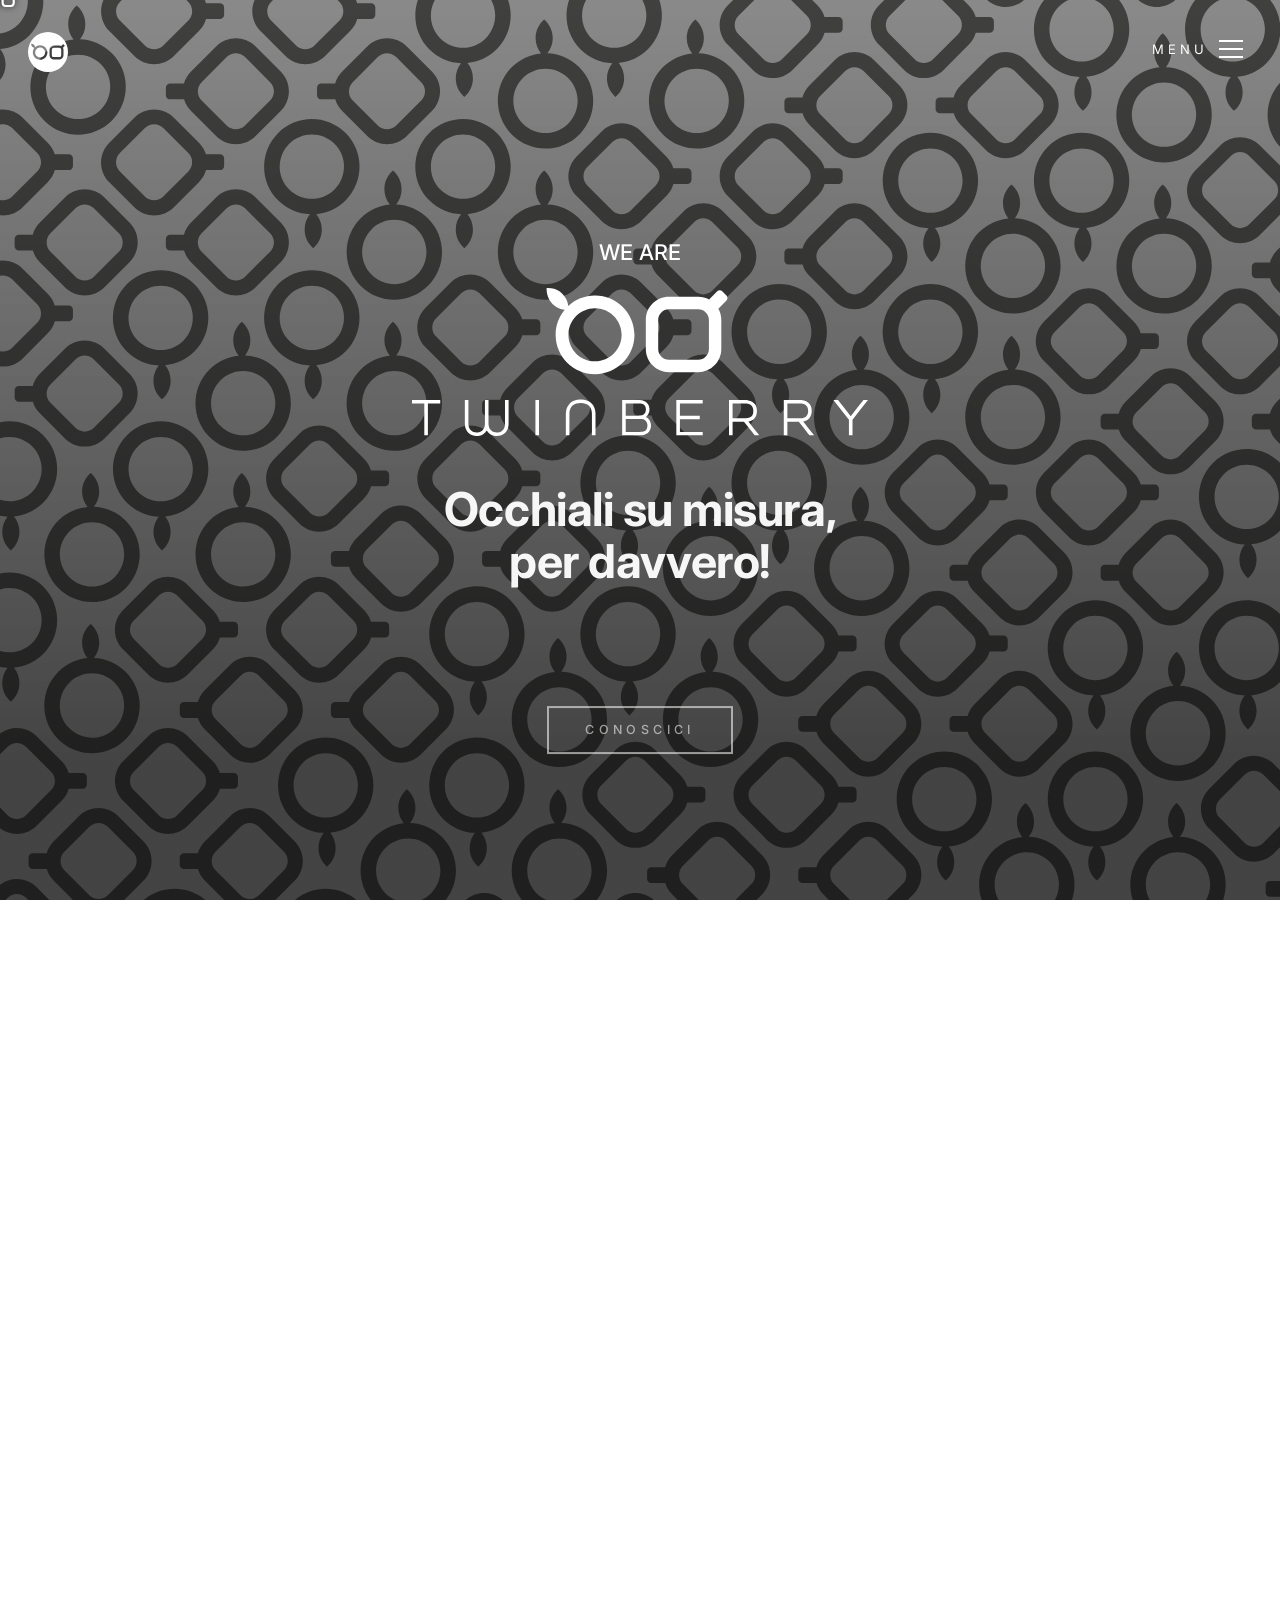
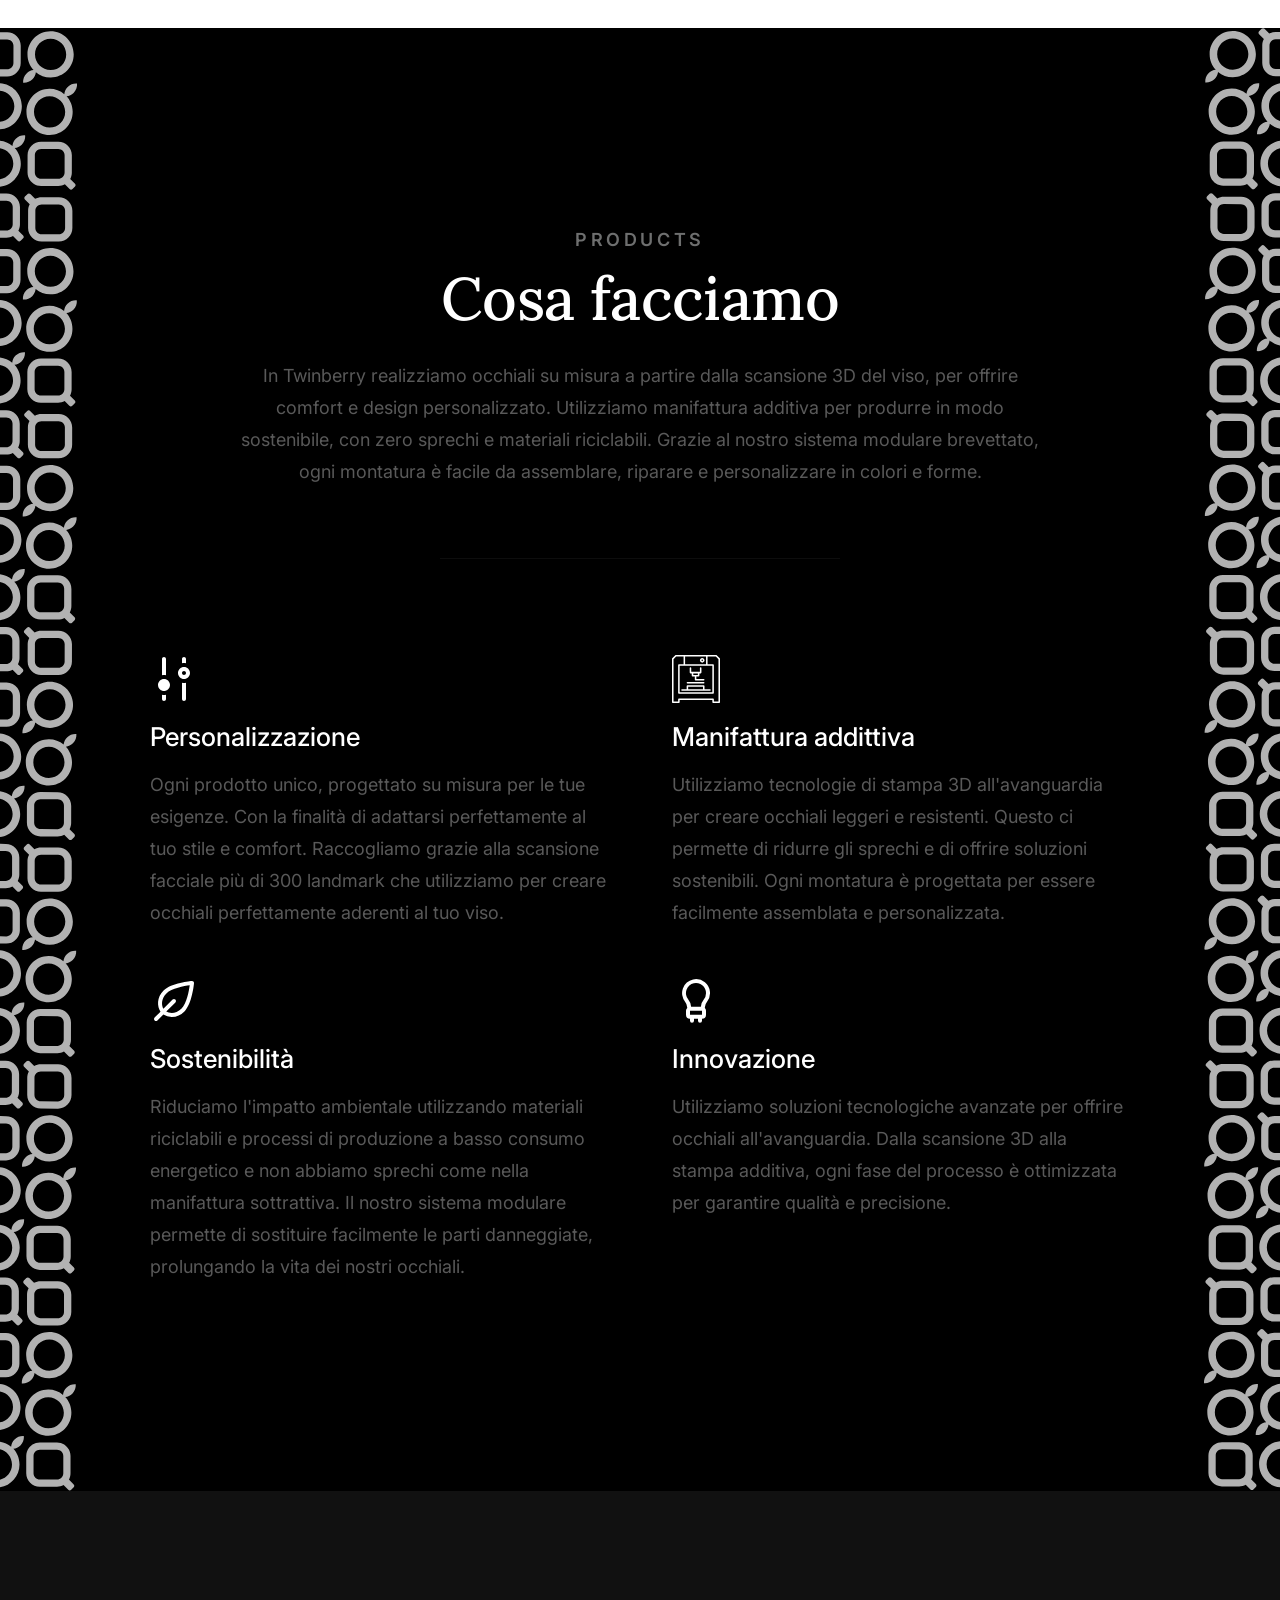
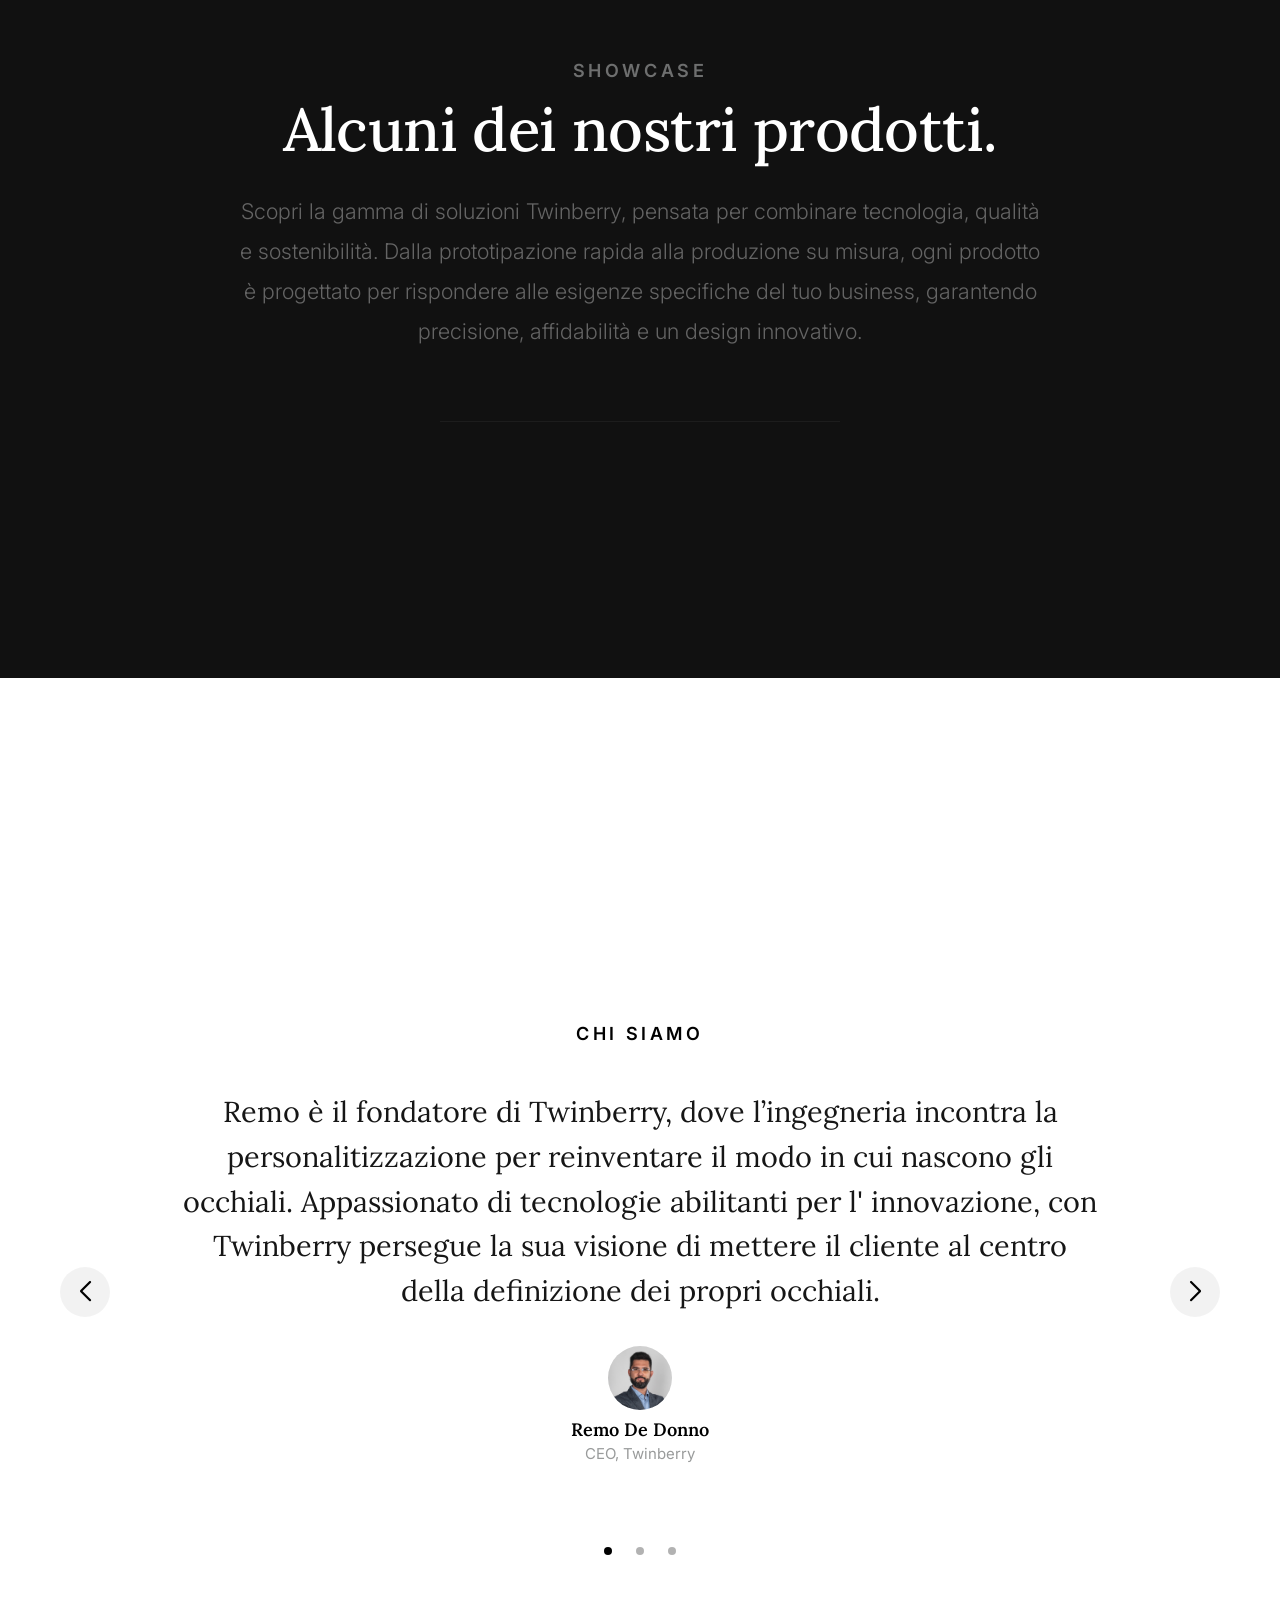
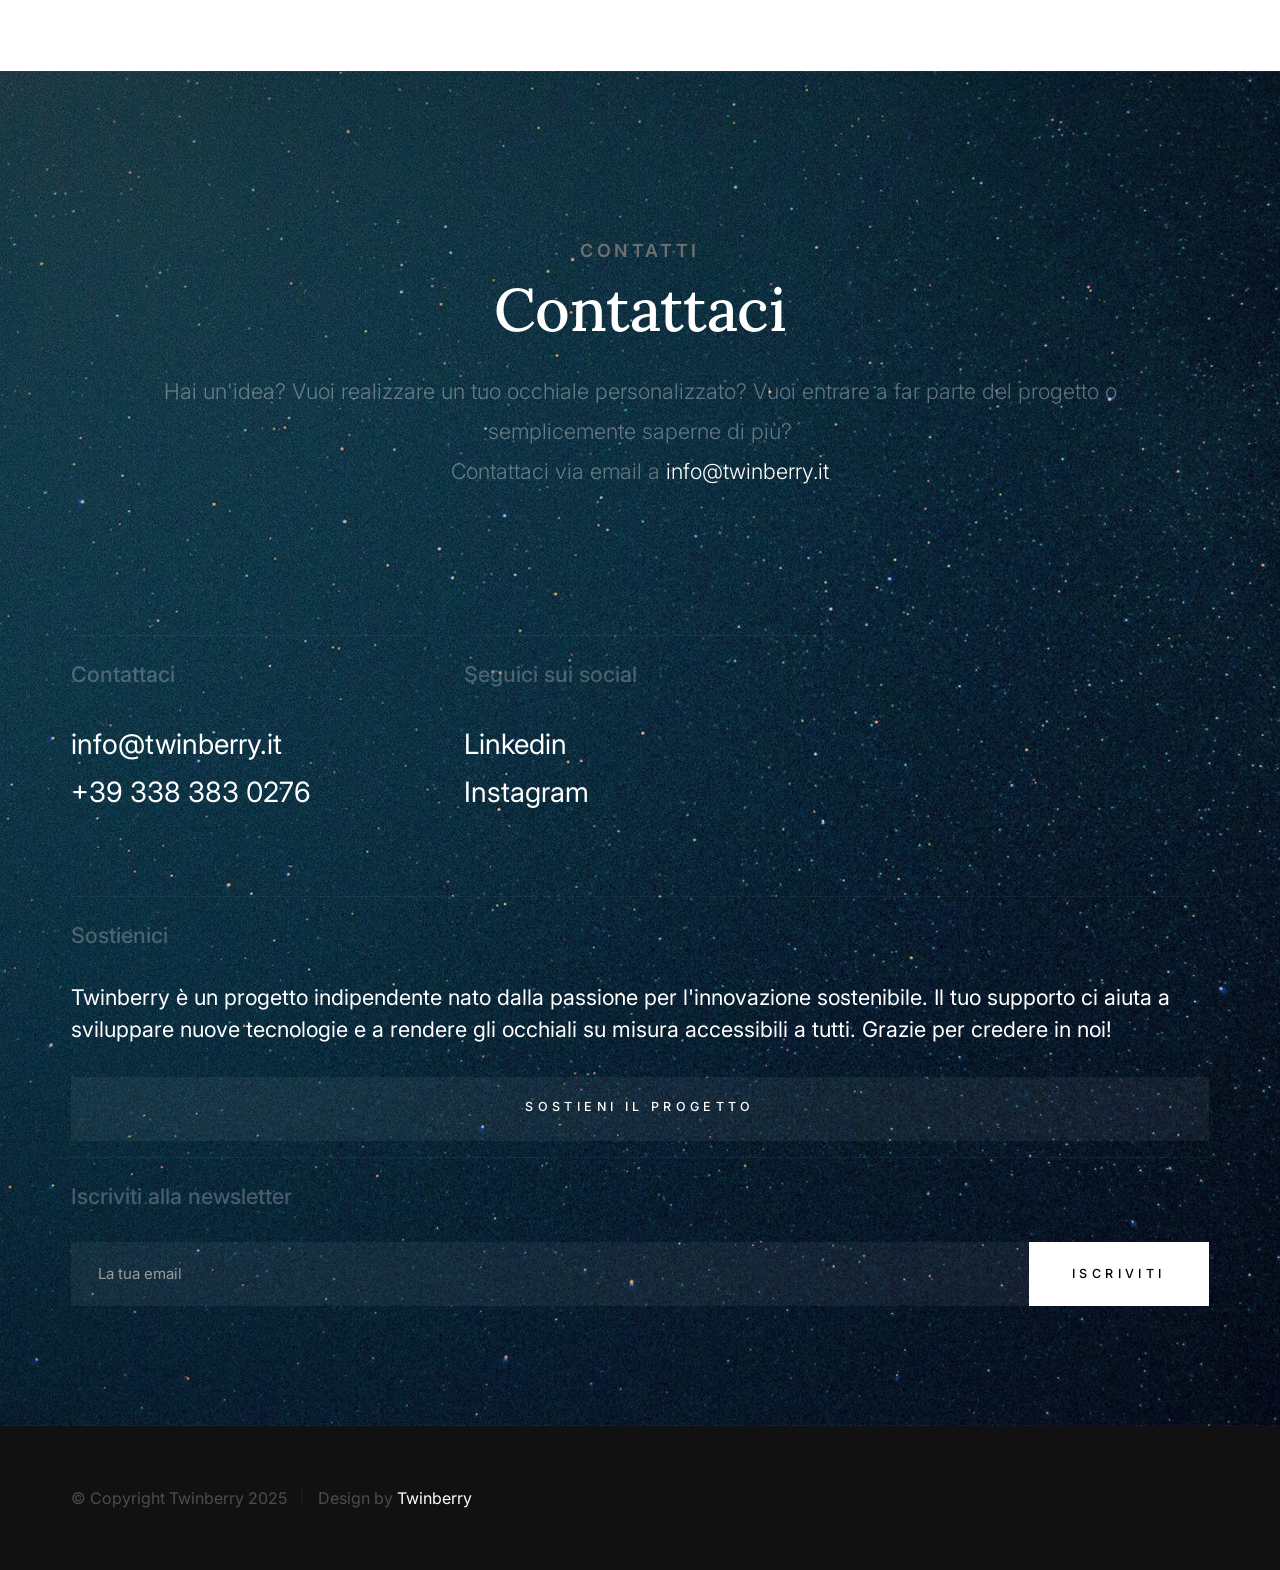
==== index.html @ 37a43c87 "sistemato banner" ====
<!DOCTYPE html>
<html lang="en" class="no-js">
  <head>
    <!--- basic page needs
    ================================================== -->
    <meta charset="utf-8" />
    <meta name="viewport" content="width=device-width, initial-scale=1" />
    <title>Twinberry</title>

    <script>
      document.documentElement.classList.remove("no-js");
      document.documentElement.classList.add("js");
    </script>

    <!-- Google Fonts (caricati prima di CookieYes per evitare blocco)
    ================================================== -->
    <link rel="preconnect" href="https://fonts.googleapis.com">
    <link rel="preconnect" href="https://fonts.gstatic.com" crossorigin>
    <link href="https://fonts.googleapis.com/css2?family=Inter:wght@300;400;500;600;700&family=Lora:ital,wght@0,300;0,400;0,500;0,600;0,700;1,300;1,400;1,500;1,600;1,700&display=swap" rel="stylesheet">

    <!-- Start cookieyes banner -->
    <script id="cookieyes" type="text/javascript" src="https://cdn-cookieyes.com/client_data/fd3a4803320b7d1b58e87c25f4fd7a1f/script.js"></script>
    <!-- End cookieyes banner -->

    <!-- CSS
    ================================================== -->
    <link rel="stylesheet" href="css/vendor.css" />
    <link rel="stylesheet" href="css/styles.css" />

    <!-- Fix cursore per banner CookieYes -->
    <style>
      [data-cky-tag], .cky-consent-container, .cky-modal, .cky-btn, .cky-consent-bar {
        cursor: auto !important;
      }
      [data-cky-tag] *, .cky-consent-container *, .cky-modal *, .cky-btn *, .cky-consent-bar * {
        cursor: auto !important;
      }
      [data-cky-tag] a, [data-cky-tag] button, .cky-consent-container a, .cky-consent-container button {
        cursor: pointer !important;
      }
    </style>

    <!-- favicons
    ================================================== -->
    <link rel="apple-touch-icon" sizes="180x180" href="apple-touch-icon.png" />
    <link rel="icon" type="image/png" sizes="32x32" href="favicon-32x32.png" />
    <link rel="icon" type="image/png" sizes="16x16" href="favicon-16x16.png" />
    <link rel="manifest" href="site.webmanifest" />
  </head>

  <body id="top">
    <!-- preloader
    ================================================== -->
    <div id="preloader">
      <div id="loader">
        <img src="images/loghi/PittogrammaBiancoCerchio.svg" alt="Loading" />
      </div>
    </div>

    <!-- page wrap
    ================================================== -->
    <div id="page" class="s-pagewrap">
      <!-- # site header 
        ================================================== -->
      <header class="s-header">
        <div class="s-header__logo">
          <a class="logo" href="index.html">
            <img src="images/loghi/PittogrammaBiancoCerchio.svg" alt="Homepage" />
          </a>
        </div>

        <a class="s-header__menu-toggle" href="#0" class="">
          <span class="s-header__menu-text">Menu</span>
          <span class="s-header__menu-icon"></span>
        </a>

        <nav class="s-header__nav">
          <a href="#0" class="s-header__nav-close-btn" title="close"
            ><span>Chiudi</span></a
          >
          <div style="text-align: center; padding: 1rem 0;">
            <img src="images/loghi/LOGOTBbianco.svg" alt="Twinberry" style="height: 40px;" />
          </div>

          <ul class="s-header__nav-list">
            <li><a href="#intro" class="smoothscroll">Intro</a></li>
            <li><a href="#about" class="smoothscroll">About</a></li>
            <li><a href="#services" class="smoothscroll">Cosa facciamo</a></li>
            <li><a href="#portfolio" class="smoothscroll">Prodotti</a></li>
            <li><a href="#who_we_are" class="smoothscroll">Chi siamo</a></li>
            <li><a href="#contact" class="smoothscroll">Contatti</a></li>
            <li><a href="#donate" class="smoothscroll">Sostieni il Progetto</a></li>
          </ul>

          <ul class="s-header__social">
            <li>
              <a href="https://www.linkedin.com/company/wearetwinberry/">
                <svg
                  xmlns="http://www.w3.org/2000/svg"
                  width="24"
                  height="24"
                  viewBox="0 0 24 24"
                  style="fill: rgba(0, 0, 0, 1); transform: ; -ms-filter: "
                >
                  <path
                    d="M20 3H4a1 1 0 0 0-1 1v16a1 1 0 0 0 1 1h16a1 1 0 0 0 1-1V4a1 1 0 0 0-1-1zM8.339 18.337H5.667v-8.59h2.672v8.59zM7.003 8.574a1.548 1.548 0 1 1 0-3.096 1.548 1.548 0 0 1 0 3.096zm11.335 9.763h-2.669V14.16c0-.996-.018-2.277-1.388-2.277-1.39 0-1.601 1.086-1.601 2.207v4.248h-2.667v-8.59h2.56v1.174h.037c.355-.675 1.227-1.387 2.524-1.387 2.704 0 3.203 1.778 3.203 4.092v4.71z"
                  ></path>
                </svg>
                <span class="u-screen-reader-text">LinkedIn</span>
              </a>
            </li>
            <li>
              <a href="https://www.instagram.com/twinberry__">
                <svg
                  xmlns="http://www.w3.org/2000/svg"
                  width="24"
                  height="24"
                  viewBox="0 0 24 24"
                  style="fill: rgba(0, 0, 0, 1); transform: ; -ms-filter: "
                >
                  <path
                    d="M11.999,7.377c-2.554,0-4.623,2.07-4.623,4.623c0,2.554,2.069,4.624,4.623,4.624c2.552,0,4.623-2.07,4.623-4.624 C16.622,9.447,14.551,7.377,11.999,7.377L11.999,7.377z M11.999,15.004c-1.659,0-3.004-1.345-3.004-3.003 c0-1.659,1.345-3.003,3.004-3.003s3.002,1.344,3.002,3.003C15.001,13.659,13.658,15.004,11.999,15.004L11.999,15.004z"
                  ></path>
                  <circle cx="16.806" cy="7.207" r="1.078"></circle>
                  <path
                    d="M20.533,6.111c-0.469-1.209-1.424-2.165-2.633-2.632c-0.699-0.263-1.438-0.404-2.186-0.42 c-0.963-0.042-1.268-0.054-3.71-0.054s-2.755,0-3.71,0.054C7.548,3.074,6.809,3.215,6.11,3.479C4.9,3.946,3.945,4.902,3.477,6.111 c-0.263,0.7-0.404,1.438-0.419,2.186c-0.043,0.962-0.056,1.267-0.056,3.71c0,2.442,0,2.753,0.056,3.71 c0.015,0.748,0.156,1.486,0.419,2.187c0.469,1.208,1.424,2.164,2.634,2.632c0.696,0.272,1.435,0.426,2.185,0.45 c0.963,0.042,1.268,0.055,3.71,0.055s2.755,0,3.71-0.055c0.747-0.015,1.486-0.157,2.186-0.419c1.209-0.469,2.164-1.424,2.633-2.633 c0.263-0.7,0.404-1.438,0.419-2.186c0.043-0.962,0.056-1.267,0.056-3.71s0-2.753-0.056-3.71C20.941,7.57,20.801,6.819,20.533,6.111z M19.315,15.643c-0.007,0.576-0.111,1.147-0.311,1.688c-0.305,0.787-0.926,1.409-1.712,1.711c-0.535,0.199-1.099,0.303-1.67,0.311 c-0.95,0.044-1.218,0.055-3.654,0.055c-2.438,0-2.687,0-3.655-0.055c-0.569-0.007-1.135-0.112-1.669-0.311 c-0.789-0.301-1.414-0.923-1.719-1.711c-0.196-0.534-0.302-1.099-0.311-1.669c-0.043-0.95-0.053-1.218-0.053-3.654 c0-2.437,0-2.686,0.053-3.655c0.007-0.576,0.111-1.146,0.311-1.687c0.305-0.789,0.93-1.41,1.719-1.712 c0.534-0.198,1.1-0.303,1.669-0.311c0.951-0.043,1.218-0.055,3.655-0.055c2.437,0,2.687,0,3.654,0.055 c0.571,0.007,1.135,0.112,1.67,0.311c0.786,0.303,1.407,0.925,1.712,1.712c0.196,0.534,0.302,1.099,0.311,1.669 c0.043,0.951,0.054,1.218,0.054,3.655c0,2.436,0,2.698-0.043,3.654H19.315z"
                  ></path>
                </svg>
                <span class="u-screen-reader-text">Instagram</span>
              </a>
            </li>
          </ul>
        </nav>
      </header>
      <!-- end s-header -->

      <!-- # site-content
        ================================================== -->
      <section id="content" class="s-content">
        <!-- intro
            ----------------------------------------------- -->
        <section id="intro" class="s-intro target-section">
          <div class="s-intro__bg rellax" data-rellax-speed="-5"></div>

          <div class="row s-intro__content">
            <div class="column lg-12 s-intro__content-inner">
              <h3 class="s-intro__pretitle">We are</h3>
              <img class="s-intro__pretitle" src="images/loghi/LOGOTBbianco.svg" style="width: 40%;"/>
              <h1 class="s-intro__title">
                Occhiali su misura, </br>
                per davvero!
              </h1>

              <div class="s-intro__more">
                <a class="smoothscroll btn btn--stroke s-intro__more-btn" href="#about">Conoscici</a>
              </div>
            </div>
            <!-- s-intro__content-inner -->
          </div>
          <!-- s-intro__content -->

          <ul class="s-intro__social">
            <li>
              <a href="https://www.linkedin.com/company/wearetwinberry/">
                <svg
                  xmlns="http://www.w3.org/2000/svg"
                  width="24"
                  height="24"
                  viewBox="0 0 24 24"
                  style="fill: rgba(0, 0, 0, 1); transform: ; -ms-filter: "
                >
                <path
                  d="M20 3H4a1 1 0 0 0-1 1v16a1 1 0 0 0 1 1h16a1 1 0 0 0 1-1V4a1 1 0 0 0-1-1zM8.339 18.337H5.667v-8.59h2.672v8.59zM7.003 8.574a1.548 1.548 0 1 1 0-3.096 1.548 1.548 0 0 1 0 3.096zm11.335 9.763h-2.669V14.16c0-.996-.018-2.277-1.388-2.277-1.39 0-1.601 1.086-1.601 2.207v4.248h-2.667v-8.59h2.56v1.174h.037c.355-.675 1.227-1.387 2.524-1.387 2.704 0 3.203 1.778 3.203 4.092v4.71z"
                ></path>
                </svg>
                <span class="u-screen-reader-text">LinkedIn</span>
              </a>
            </li>
            <li>
              <a href="https://www.instagram.com/wearetwinberry/">
                <svg
                  xmlns="http://www.w3.org/2000/svg"
                  width="24"
                  height="24"
                  viewBox="0 0 24 24"
                  style="fill: rgba(0, 0, 0, 1); transform: ; -ms-filter: "
                >
                  <path
                    d="M11.999,7.377c-2.554,0-4.623,2.07-4.623,4.623c0,2.554,2.069,4.624,4.623,4.624c2.552,0,4.623-2.07,4.623-4.624 C16.622,9.447,14.551,7.377,11.999,7.377L11.999,7.377z M11.999,15.004c-1.659,0-3.004-1.345-3.004-3.003 c0-1.659,1.345-3.003,3.004-3.003s3.002,1.344,3.002,3.003C15.001,13.659,13.658,15.004,11.999,15.004L11.999,15.004z"
                  ></path>
                  <circle cx="16.806" cy="7.207" r="1.078"></circle>
                  <path
                    d="M20.533,6.111c-0.469-1.209-1.424-2.165-2.633-2.632c-0.699-0.263-1.438-0.404-2.186-0.42 c-0.963-0.042-1.268-0.054-3.71-0.054s-2.755,0-3.71,0.054C7.548,3.074,6.809,3.215,6.11,3.479C4.9,3.946,3.945,4.902,3.477,6.111 c-0.263,0.7-0.404,1.438-0.419,2.186c-0.043,0.962-0.056,1.267-0.056,3.71c0,2.442,0,2.753,0.056,3.71 c0.015,0.748,0.156,1.486,0.419,2.187c0.469,1.208,1.424,2.164,2.634,2.632c0.696,0.272,1.435,0.426,2.185,0.45 c0.963,0.042,1.268,0.055,3.71,0.055s2.755,0,3.71-0.055c0.747-0.015,1.486-0.157,2.186-0.419c1.209-0.469,2.164-1.424,2.633-2.633 c0.263-0.7,0.404-1.438,0.419-2.186c0.043-0.962,0.056-1.267,0.056-3.71s0-2.753-0.056-3.71C20.941,7.57,20.801,6.819,20.533,6.111z M19.315,15.643c-0.007,0.576-0.111,1.147-0.311,1.688c-0.305,0.787-0.926,1.409-1.712,1.711c-0.535,0.199-1.099,0.303-1.67,0.311 c-0.95,0.044-1.218,0.055-3.654,0.055c-2.438,0-2.687,0-3.655-0.055c-0.569-0.007-1.135-0.112-1.669-0.311 c-0.789-0.301-1.414-0.923-1.719-1.711c-0.196-0.534-0.302-1.099-0.311-1.669c-0.043-0.95-0.053-1.218-0.053-3.654 c0-2.437,0-2.686,0.053-3.655c0.007-0.576,0.111-1.146,0.311-1.687c0.305-0.789,0.93-1.41,1.719-1.712 c0.534-0.198,1.1-0.303,1.669-0.311c0.951-0.043,1.218-0.055,3.655-0.055c2.437,0,2.687,0,3.654,0.055 c0.571,0.007,1.135,0.112,1.67,0.311c0.786,0.303,1.407,0.925,1.712,1.712c0.196,0.534,0.302,1.099,0.311,1.669 c0.043,0.951,0.054,1.218,0.054,3.655c0,2.436,0,2.698-0.043,3.654H19.315z"
                  ></path>
                </svg>
                <span class="u-screen-reader-text">Instagram</span>
              </a>
            </li>
          </ul>
          <!-- s-intro__social -->

          <div class="s-intro__scroll">
            <a href="#about" class="smoothscroll">
              <span>Scorri verso il basso</span>
              <svg
                xmlns="http://www.w3.org/2000/svg"
                width="24"
                height="24"
                viewBox="0 0 24 24"
                style="
                  fill: rgba(0, 0, 0, 1);
                  transform: rotate(180deg);
                  msfilter: progid:DXImageTransform.Microsoft.BasicImage(rotation=2);
                "
              >
                <path
                  d="M21 11H6.414l5.293-5.293-1.414-1.414L2.586 12l7.707 7.707 1.414-1.414L6.414 13H21z"
                ></path>
              </svg>
            </a>
          </div>
          <!-- s-intro__scroll -->
        </section>
        <!-- end s-intro -->
        <!-- about
            ----------------------------------------------- -->
        <section id="about" class="s-about target-section">
          <div class="row s-about__content" data-animate-block>
            <div class="column lg-12">
              <h2 class="text-pretitle" data-animate-el>Su di noi</h2>
              <p class="s-about__desc" data-animate-el>
                <span>Twinberry</span>  unisce tecnologia e sostenibilità per creare occhiali su misura.
              </p>
            </div>
            <!-- end column  -->
          </div>
          <!-- end s-about__content  -->
        </section>
        <!-- end about -->

        <!-- services
            ----------------------------------------------- -->
        <section id="services" class="s-services">
          <div class="s-services__bg"></div>
          <div class="row narrow section-header section-header--dark has-bottom-sep">
            <div class="column lg-12">
              <h3 class="text-pretitle">Products</h3>
              <h1 class="text-display-title">Cosa facciamo</h1>

              <p>
                In Twinberry realizziamo occhiali su misura a partire dalla scansione 3D del viso, per offrire comfort e design personalizzato.
                Utilizziamo manifattura additiva per produrre in modo sostenibile, con zero sprechi e materiali riciclabili.
                Grazie al nostro sistema modulare brevettato, ogni montatura è facile da assemblare, riparare e personalizzare in colori e forme.
              </p>
            </div>
            <!-- end column -->
          </div>
          <!-- end section header -->

          <div class="s-services__content">
            <div
              class="row services-list block-lg-one-half block-tab-whole"
              data-animate-block
            >
              <div class="column service-item" data-animate-el>
                <span class="service-icon-block">
                    <svg 
                        xmlns="http://www.w3.org/2000/svg" 
                        width="24" 
                        height="24" 
                        viewBox="0 0 24 24">
                        <path d="M17 8c.552 0 1 .449 1 1s-.448 1-1 1-1-.449-1-1 .448-1 1-1zm0-2c-1.657 0-3 1.343-3 3s1.343 3 3 3 3-1.343 3-3-1.343-3-3-3zm-10 6c-1.657 0-3 1.343-3 3s1.343 3 3 3 3-1.343 3-3-1.343-3-3-3zm10-8c.343 0 .677.035 1 .101v-2.101c0-.552-.447-1-1-1s-1 .448-1 1v2.101c.323-.066.657-.101 1-.101zm-10 6c.343 0 .677.035 1 .101v-8.101c0-.552-.447-1-1-1s-1 .448-1 1v8.101c.323-.066.657-.101 1-.101zm10 4c-.343 0-.677-.035-1-.101v8.101c0 .552.447 1 1 1s1-.448 1-1v-8.101c-.323.066-.657.101-1 .101zm-10 6c-.343 0-.677-.035-1-.101v2.101c0 .552.447 1 1 1s1-.448 1-1v-2.101c-.323.066-.657.101-1 .101z"/>

                  </svg>
                </span>

                <div class="service-content">
                  <h3 class="h4">Personalizzazione</h3>

                  <p>
                    Ogni prodotto unico, progettato su misura per le tue esigenze.
                    Con la finalità di adattarsi perfettamente al tuo stile e comfort.
                    Raccogliamo grazie alla scansione facciale più di 300 landmark che utilizziamo per creare occhiali perfettamente aderenti al tuo viso.
                  </p>
                </div>
              </div>
              <!-- end service-item -->

              <div class="column service-item" data-animate-el>
                <span class="service-icon-block">
                  <svg 
                    xmlns="http://www.w3.org/2000/svg" 
                    width="24"
                    height="24"
                    viewBox="0 0 24 24">
                    <g transform="scale(0.051064)">
                        <g>
                            <g>
                                <path d="M467.804,32.197l-30-30C436.396,0.79,434.489,0,432.5,0h-395c-1.989,0-3.897,0.79-5.303,2.197l-30,30
                                    C0.79,33.603,0,35.511,0,37.5v425c0,4.142,3.358,7.5,7.5,7.5h60c4.142,0,7.5-3.358,7.5-7.5V440h320v22.5
                                    c0,4.142,3.357,7.5,7.5,7.5h60c4.143,0,7.5-3.358,7.5-7.5v-425C470,35.511,469.21,33.603,467.804,32.197z M128.321,15h205v75
                                    h-205V15z M395,105v260H75V105H395z M455,455h-45v-22.5c0-4.142-3.357-7.5-7.5-7.5h-335c-4.142,0-7.5,3.358-7.5,7.5V455H15
                                    V40.606L40.606,15h72.714v75H67.5c-4.142,0-7.5,3.358-7.5,7.5v275c0,4.142,3.358,7.5,7.5,7.5h335c4.143,0,7.5-3.358,7.5-7.5v-275
                                    c0-4.142-3.357-7.5-7.5-7.5h-54.18V15h81.073L455,40.606V455z"/>
                                <path d="M97.5,350h275c4.143,0,7.5-3.358,7.5-7.5c0-4.142-3.357-7.5-7.5-7.5h-54.18v-32.5c0-4.142-3.357-7.5-7.5-7.5h-160
                                    c-4.142,0-7.5,3.358-7.5,7.5V335H97.5c-4.142,0-7.5,3.358-7.5,7.5C90,346.642,93.358,350,97.5,350z M158.321,310h145v25h-145V310
                                    z"/>
                                <path d="M180.821,180h12.5v22.5c0,4.142,3.358,7.5,7.5,7.5h22.5v32.5c0,4.142,3.358,7.5,7.5,7.5h80c4.143,0,7.5-3.358,7.5-7.5
                                    c0-4.142-3.357-7.5-7.5-7.5h-72.499v-25h22.499c4.143,0,7.5-3.358,7.5-7.5V180h12.5c4.143,0,7.5-3.358,7.5-7.5v-45
                                    c0-4.142-3.357-7.5-7.5-7.5s-7.5,3.358-7.5,7.5V165h-85v-37.5c0-4.142-3.358-7.5-7.5-7.5c-4.142,0-7.5,3.358-7.5,7.5v45
                                    C173.321,176.642,176.679,180,180.821,180z M208.32,180h45v15h-45V180z"/>
                                <path d="M295.82,30c-12.406,0-22.5,10.093-22.5,22.5S283.414,75,295.82,75s22.5-10.093,22.5-22.5S308.227,30,295.82,30z
                                    M295.82,60c-4.136,0-7.5-3.364-7.5-7.5s3.364-7.5,7.5-7.5s7.5,3.364,7.5,7.5S299.956,60,295.82,60z"/>
                                <path d="M150.821,280h160c4.143,0,7.5-3.358,7.5-7.5c0-4.142-3.357-7.5-7.5-7.5h-160c-4.142,0-7.5,3.358-7.5,7.5
                                    C143.321,276.642,146.679,280,150.821,280z"/>
                            </g>
                        </g>
                    </g>
                    </svg>
                </span>

                <div class="service-content">
                  <h3 class="h4">Manifattura addittiva</h3>

                  <p>
                    Utilizziamo tecnologie di stampa 3D all'avanguardia per creare occhiali leggeri e resistenti.
                    Questo ci permette di ridurre gli sprechi e di offrire soluzioni sostenibili. Ogni montatura è progettata per essere facilmente assemblata e personalizzata. 
                  </p>
                </div>
              </div>
              <!-- end service-item -->

              <div class="column service-item" data-animate-el>
                <span class="service-icon-block">
                  <svg
                    xmlns="http://www.w3.org/2000/svg" 
                    width="24" 
                    height="24" 
                    viewBox="0 0 24 24">
                    <path 
                        d="M3.707,21.707,6.674,18.74a7.533,7.533,0,0,0,4.2,1.23,8.888,8.888,0,0,0,6.332-2.763C21.02,13.4,21.958,3.509,22,3.09a1,1,0,0,0-.289-.8A1.028,1.028,0,0,0,20.91,2c-.419.038-10.3.976-14.117,4.789C3.224,10.362,3.579,14.857,5.26,17.326L2.293,20.293a1,1,0,0,0,1.414,1.414Zm4.5-13.5c2.584-2.583,8.956-3.7,11.65-4.063-.365,2.693-1.477,9.062-4.064,11.649C13,18.581,9.848,18.25,8.125,17.289l4.582-4.582a1,1,0,0,0-1.414-1.414L6.712,15.874C5.751,14.151,5.42,10.994,8.207,8.207Z"
                    />
                  </svg>
                </span>

                <div class="service-content">
                  <h3 class="h4">Sostenibilità</h3>

                  <p>
                    Riduciamo l'impatto ambientale utilizzando materiali riciclabili e processi di produzione a basso consumo energetico e non abbiamo sprechi come nella manifattura sottrattiva.
                    Il nostro sistema modulare permette di sostituire facilmente le parti danneggiate, prolungando la vita dei nostri occhiali.
                  </p>
                </div>
              </div>
              <!-- end service-item -->

              <div class="column service-item" data-animate-el>
                <span class="service-icon-block">
                    <svg 
                    fill="#000000" 
                    xmlns="http://www.w3.org/2000/svg" 
                    width="24" 
                    height="24" 
                    viewBox="0 0 24 24">
                    <path d="M17.45,12.46a7,7,0,0,0-1-9.83,7.09,7.09,0,0,0-5.92-1.4,7,7,0,0,0-4,11.15,4.76,4.76,0,0,1,1.08,2.86v.29A2,2,0,0,0,7,16.93v2a2,2,0,0,0,2,2v1a1,1,0,0,0,2,0v-1h2v1a1,1,0,0,0,2,0v-1a2,2,0,0,0,2-2v-2a2,2,0,0,0-.57-1.4V15.1A4.26,4.26,0,0,1,17.45,12.46ZM9,18.93v-2h6v2Zm6.89-7.72a6.18,6.18,0,0,0-1.46,3.72H9.56a6.67,6.67,0,0,0-1.5-3.78,5,5,0,0,1,2.84-8A5,5,0,0,1,17,8.07,4.92,4.92,0,0,1,15.89,11.21Z"/>
                    </svg>
                </span>

                <div class="service-content">
                  <h3 class="h4">Innovazione </h3>

                  <p>
                    Utilizziamo soluzioni tecnologiche avanzate per offrire occhiali all'avanguardia.
                    Dalla scansione 3D alla stampa additiva, ogni fase del processo è ottimizzata per garantire qualità e precisione.
                  </p>
                </div>
              </div>
              <!-- end service-item -->
            </div>
            <!-- end services-list -->
          </div>
          <!-- end services-content -->
        </section>
        <!-- end services -->

        <!-- portfolio
            ----------------------------------------------- -->
        <section id="portfolio" class="s-portfolio">
          <div class="s-portfolio__header">
            <div
              class="row narrow section-header section-header--dark has-bottom-sep"
            >
              <div class="column lg-12">
                <h3 class="text-pretitle">Showcase</h3>
                <h1 class="text-display-title">Alcuni dei nostri prodotti.</h1>

                <p class="lead">
                  Scopri la gamma di soluzioni Twinberry, pensata per combinare tecnologia, qualità e sostenibilità. Dalla prototipazione rapida alla produzione su misura, ogni prodotto è progettato per rispondere alle esigenze specifiche del tuo business, garantendo precisione, affidabilità e un design innovativo.
                </p>
              </div>
              <!-- end column -->
            </div>
            <!-- end section header -->
          </div>
          <!-- end s-portfolio__header -->

          <div class="row s-portfolio__content" data-animate-block>
            <div class="column lg-12">
              <div class="folio-list bricks">
                <div class="brick folio-item" data-animate-el>
                  <div class="folio-item__thumb">
                    <a
                      class="folio-item__thumb-link"
                      href="images/portfolio/gallery/g-occhiali.jpg"
                      title="Shutterbug"
                      data-size="1050x700"
                    >
                      <img
                        src="images/portfolio/gallery/occhiali.jpg"
                        srcset="
                          images/portfolio/occhiali.jpg    1x,
                          images/portfolio/occhiali@2x.jpg 2x
                        "
                        alt=""
                      />
                    </a>
                  </div>
                  <div class="folio-item__info">
                    <div class="folio-item__cat">Occhiale classio</div>
                    <h4 class="folio-item__title">Twinberry classic</h4>
                  </div>
                  <a
                    href="https://www.behance.net/"
                    title="Project Link"
                    class="folio-item__project-link"
                  >
                    <svg
                      xmlns="http://www.w3.org/2000/svg"
                      width="24"
                      height="24"
                      viewBox="0 0 24 24"
                      style="fill: rgba(0, 0, 0, 1); transform: ; msfilter: "
>
                      <path
                        d="M4.222 19.778a4.983 4.983 0 0 0 3.535 1.462 4.986 4.986 0 0 0 3.536-1.462l2.828-2.829-1.414-1.414-2.828 2.829a3.007 3.007 0 0 1-4.243 0 3.005 3.005 0 0 1 0-4.243l2.829-2.828-1.414-1.414-2.829 2.828a5.006 5.006 0 0 0 0 7.071zm15.556-8.485a5.008 5.008 0 0 0 0-7.071 5.006 5.006 0 0 0-7.071 0L9.879 7.051l1.414 1.414 2.828-2.829a3.007 3.007 0 0 1 4.243 0 3.005 3.005 0 0 1 0 4.243l-2.829 2.828 1.414 1.414 2.829-2.828z"
                      ></path>
                      <path
                        d="m8.464 16.95-1.415-1.414 8.487-8.486 1.414 1.415z"
                      ></path>
                    </svg>
                  </a>
                  <div class="folio-item__caption">
                    <p>
                      Linee pulite, equilibrio e carattere.
                      Il modello Classic rappresenta l’essenza del design Twinberry: una montatura leggera e minimale, realizzata con materiali resistenti e finiture di alta qualità.
                      Le forme tonde richiamano l’eleganza senza tempo, mentre i dettagli moderni — come le aste sottili e il logo inciso — aggiungono un tocco contemporaneo.
                      Perfetti per chi cerca uno stile sobrio, distintivo e intramontabile.
                    </p>
                  </div>
                </div>
                <!-- end brick-->

                <!-- <div class="brick folio-item" data-animate-el>
                  <div class="folio-item__thumb">
                    <a
                      class="folio-item__thumb-link"
                      href="images/portfolio/gallery/g-yellowwall.jpg"
                      title="Yellow Wall"
                      data-size="1050x700"
                    >
                      <img
                        src="images/portfolio/yellowwall.jpg"
                        srcset="
                          images/portfolio/yellowwall.jpg    1x,
                          images/portfolio/yellowwall@2x.jpg 2x
                        "
                        alt=""
                      />
                    </a>
                  </div>
                  <div class="folio-item__info">
                    <div class="folio-item__cat">Marketing</div>
                    <h4 class="folio-item__title">Yellow Wall</h4>
                  </div>
                  <a
                    href="https://www.behance.net/"
                    title="Project Link"
                    class="folio-item__project-link"
                  >
                    <svg
                      xmlns="http://www.w3.org/2000/svg"
                      width="24"
                      height="24"
                      viewBox="0 0 24 24"
                      style="fill: rgba(0, 0, 0, 1); transform: ; msfilter: "
                    >
                      <path
                        d="M4.222 19.778a4.983 4.983 0 0 0 3.535 1.462 4.986 4.986 0 0 0 3.536-1.462l2.828-2.829-1.414-1.414-2.828 2.829a3.007 3.007 0 0 1-4.243 0 3.005 3.005 0 0 1 0-4.243l2.829-2.828-1.414-1.414-2.829 2.828a5.006 5.006 0 0 0 0 7.071zm15.556-8.485a5.008 5.008 0 0 0 0-7.071 5.006 5.006 0 0 0-7.071 0L9.879 7.051l1.414 1.414 2.828-2.829a3.007 3.007 0 0 1 4.243 0 3.005 3.005 0 0 1 0 4.243l-2.829 2.828 1.414 1.414 2.829-2.828z"
                      ></path>
                      <path
                        d="m8.464 16.95-1.415-1.414 8.487-8.486 1.414 1.415z"
                      ></path>
                    </svg>
                  </a>
                  <div class="folio-item__caption">
                    <p>
                      Vero molestiae sed aut natus excepturi. Et tempora
                      numquam. Temporibus iusto quo.Unde dolorem corrupti neque
                      nisi.
                    </p>
                  </div>
                </div> -->
                <!-- end brick-->

                <!-- <div class="brick folio-item" data-animate-el>
                  <div class="folio-item__thumb">
                    <a
                      class="folio-item__thumb-link"
                      href="images/portfolio/gallery/g-architecture.jpg"
                      title="Architecture"
                      data-size="1050x700"
                    >
                      <img
                        src="images/portfolio/architecture.jpg"
                        srcset="
                          images/portfolio/architecture.jpg    1x,
                          images/portfolio/architecture@2x.jpg 2x
                        "
                        alt=""
                      />
                    </a>
                  </div>
                  <div class="folio-item__info">
                    <div class="folio-item__cat">Marketing</div>
                    <h4 class="folio-item__title">Architecture</h4>
                  </div>
                  <a
                    href="https://www.behance.net/"
                    title="Project Link"
                    class="folio-item__project-link"
                  >
                    <svg
                      xmlns="http://www.w3.org/2000/svg"
                      width="24"
                      height="24"
                      viewBox="0 0 24 24"
                      style="fill: rgba(0, 0, 0, 1); transform: ; msfilter: "
                    >
                      <path
                        d="M4.222 19.778a4.983 4.983 0 0 0 3.535 1.462 4.986 4.986 0 0 0 3.536-1.462l2.828-2.829-1.414-1.414-2.828 2.829a3.007 3.007 0 0 1-4.243 0 3.005 3.005 0 0 1 0-4.243l2.829-2.828-1.414-1.414-2.829 2.828a5.006 5.006 0 0 0 0 7.071zm15.556-8.485a5.008 5.008 0 0 0 0-7.071 5.006 5.006 0 0 0-7.071 0L9.879 7.051l1.414 1.414 2.828-2.829a3.007 3.007 0 0 1 4.243 0 3.005 3.005 0 0 1 0 4.243l-2.829 2.828 1.414 1.414 2.829-2.828z"
                      ></path>
                      <path
                        d="m8.464 16.95-1.415-1.414 8.487-8.486 1.414 1.415z"
                      ></path>
                    </svg>
                  </a>
                  <div class="folio-item__caption">
                    <p>
                      Vero molestiae sed aut natus excepturi. Et tempora
                      numquam. Temporibus iusto quo.Unde dolorem corrupti neque
                      nisi.
                    </p>
                  </div>
                </div> -->
                <!-- end brick-->

                <!-- <div class="brick folio-item" data-animate-el>
                  <div class="folio-item__thumb">
                    <a
                      class="folio-item__thumb-link"
                      href="images/portfolio/gallery/g-minimalismo.jpg"
                      title="Minimalismo"
                      data-size="1050x700"
                    >
                      <img
                        src="images/portfolio/minimalismo.jpg"
                        srcset="
                          images/portfolio/minimalismo.jpg    1x,
                          images/portfolio/minimalismo@2x.jpg 2x
                        "
                        alt=""
                      />
                    </a>
                  </div>
                  <div class="folio-item__info">
                    <div class="folio-item__cat">UI/UX Design</div>
                    <h4 class="folio-item__title">Minimalismo</h4>
                  </div>
                  <a
                    href="https://www.behance.net/"
                    title="Project Link"
                    class="folio-item__project-link"
                  >
                    <svg
                      xmlns="http://www.w3.org/2000/svg"
                      width="24"
                      height="24"
                      viewBox="0 0 24 24"
                      style="fill: rgba(0, 0, 0, 1); transform: ; msfilter: "
                    >
                      <path
                        d="M4.222 19.778a4.983 4.983 0 0 0 3.535 1.462 4.986 4.986 0 0 0 3.536-1.462l2.828-2.829-1.414-1.414-2.828 2.829a3.007 3.007 0 0 1-4.243 0 3.005 3.005 0 0 1 0-4.243l2.829-2.828-1.414-1.414-2.829 2.828a5.006 5.006 0 0 0 0 7.071zm15.556-8.485a5.008 5.008 0 0 0 0-7.071 5.006 5.006 0 0 0-7.071 0L9.879 7.051l1.414 1.414 2.828-2.829a3.007 3.007 0 0 1 4.243 0 3.005 3.005 0 0 1 0 4.243l-2.829 2.828 1.414 1.414 2.829-2.828z"
                      ></path>
                      <path
                        d="m8.464 16.95-1.415-1.414 8.487-8.486 1.414 1.415z"
                      ></path>
                    </svg>
                  </a>
                  <div class="folio-item__caption">
                    <p>
                      Vero molestiae sed aut natus excepturi. Et tempora
                      numquam. Temporibus iusto quo.Unde dolorem corrupti neque
                      nisi.
                    </p>
                  </div>
                </div> -->
                <!-- end brick-->
<!-- 
                <div class="brick folio-item" data-animate-el>
                  <div class="folio-item__thumb">
                    <a
                      class="folio-item__thumb-link"
                      href="images/portfolio/gallery/g-skaterboy.jpg"
                      title="Skaterboy"
                      data-size="1050x700"
                    >
                      <img
                        src="images/portfolio/skaterboy.jpg"
                        srcset="
                          images/portfolio/skaterboy.jpg    1x,
                          images/portfolio/skaterboy@2x.jpg 2x
                        "
                        alt=""
                      />
                    </a>
                  </div>
                  <div class="folio-item__info">
                    <div class="folio-item__cat">Branding</div>
                    <h4 class="folio-item__title">Skaterboy</h4>
                  </div>
                  <a
                    href="https://www.behance.net/"
                    title="Project Link"
                    class="folio-item__project-link"
                  >
                    <svg
                      xmlns="http://www.w3.org/2000/svg"
                      width="24"
                      height="24"
                      viewBox="0 0 24 24"
                      style="fill: rgba(0, 0, 0, 1); transform: ; msfilter: "
                    >
                      <path
                        d="M4.222 19.778a4.983 4.983 0 0 0 3.535 1.462 4.986 4.986 0 0 0 3.536-1.462l2.828-2.829-1.414-1.414-2.828 2.829a3.007 3.007 0 0 1-4.243 0 3.005 3.005 0 0 1 0-4.243l2.829-2.828-1.414-1.414-2.829 2.828a5.006 5.006 0 0 0 0 7.071zm15.556-8.485a5.008 5.008 0 0 0 0-7.071 5.006 5.006 0 0 0-7.071 0L9.879 7.051l1.414 1.414 2.828-2.829a3.007 3.007 0 0 1 4.243 0 3.005 3.005 0 0 1 0 4.243l-2.829 2.828 1.414 1.414 2.829-2.828z"
                      ></path>
                      <path
                        d="m8.464 16.95-1.415-1.414 8.487-8.486 1.414 1.415z"
                      ></path>
                    </svg>
                  </a>
                  <div class="folio-item__caption">
                    <p>
                      Vero molestiae sed aut natus excepturi. Et tempora
                      numquam. Temporibus iusto quo.Unde dolorem corrupti neque
                      nisi.
                    </p>
                  </div>
                </div> -->
                <!-- end brick-->

                <!-- <div class="brick folio-item" data-animate-el>
                  <div class="folio-item__thumb">
                    <a
                      class="folio-item__thumb-link"
                      href="images/portfolio/gallery/g-salad.jpg"
                      title="Salad"
                      data-size="1050x700"
                    >
                      <img
                        src="images/portfolio/salad.jpg"
                        srcset="
                          images/portfolio/salad.jpg    1x,
                          images/portfolio/salad@2x.jpg 2x
                        "
                        alt=""
                      />
                    </a>
                  </div>
                  <div class="folio-item__info">
                    <div class="folio-item__cat">Branding</div>
                    <h4 class="folio-item__title">Salad</h4>
                  </div>
                  <a
                    href="https://www.behance.net/"
                    title="Project Link"
                    class="folio-item__project-link"
                  >
                    <svg
                      xmlns="http://www.w3.org/2000/svg"
                      width="24"
                      height="24"
                      viewBox="0 0 24 24"
                      style="fill: rgba(0, 0, 0, 1); transform: ; msfilter: "
                    >
                      <path
                        d="M4.222 19.778a4.983 4.983 0 0 0 3.535 1.462 4.986 4.986 0 0 0 3.536-1.462l2.828-2.829-1.414-1.414-2.828 2.829a3.007 3.007 0 0 1-4.243 0 3.005 3.005 0 0 1 0-4.243l2.829-2.828-1.414-1.414-2.829 2.828a5.006 5.006 0 0 0 0 7.071zm15.556-8.485a5.008 5.008 0 0 0 0-7.071 5.006 5.006 0 0 0-7.071 0L9.879 7.051l1.414 1.414 2.828-2.829a3.007 3.007 0 0 1 4.243 0 3.005 3.005 0 0 1 0 4.243l-2.829 2.828 1.414 1.414 2.829-2.828z"
                      ></path>
                      <path
                        d="m8.464 16.95-1.415-1.414 8.487-8.486 1.414 1.415z"
                      ></path>
                    </svg>
                  </a>
                  <div class="folio-item__caption">
                    <p>
                      Vero molestiae sed aut natus excepturi. Et tempora
                      numquam. Temporibus iusto quo.Unde dolorem corrupti neque
                      nisi.
                    </p>
                  </div>
                </div> -->
                <!-- end brick -->
              </div>
              <!-- end folio-list, bricks -->
            </div>
            <!-- end column  -->
          </div>
          <!-- end s-portfolio__content -->

          <div id="who_we_are" class="row testimonials">
            <div class="column lg-12" data-animate-block>
              <h2 class="text-pretitle" data-animate-el>
                Chi Siamo
              </h2>

              <div class="swiper-container testimonial-slider" data-animate-el>
                <div class="swiper-wrapper">
                  <div class="testimonial-slider__slide swiper-slide">
                    <p>
                     Remo è il fondatore di Twinberry, dove l’ingegneria incontra la personalitizzazione per reinventare il modo in cui nascono gli occhiali. Appassionato di tecnologie abilitanti per l' innovazione, con Twinberry persegue la sua visione di mettere il cliente al centro della definizione dei propri occhiali.
                    </p>
                    <div class="testimonial-slider__author">
                      <img
                        src="images/avatars/RD.jpg"
                        alt="Author image"
                        class="testimonial-slider__avatar"
                      />
                      <cite class="testimonial-slider__cite">
                        <strong>Remo De Donno</strong>
                        <span>CEO, Twinberry</span>
                      </cite>
                    </div>
                  </div>
                  <!-- end testimonial-slider__slide -->

                  <div class="testimonial-slider__slide swiper-slide">
                    <p>
                      Dylan è software engineer in Twinberry, sviluppa gli algoritmi e gli strumenti digitali che rendono possibile la personalizzazione — dai dati del volto alla geometria del prodotto.
                      Appassionato di automazione e design digitale, unisce precisione analitica e creatività per garantire che la tecnologia Twinberry sia efficiente, scalabile e centrata sulla persona.
                    </p>
                    <div class="testimonial-slider__author">
                      <img
                        src="images/avatars/DZ.jpg"
                        alt="Author image"
                        class="testimonial-slider__avatar"
                      />
                      <cite class="testimonial-slider__cite">
                        <strong>Dylan Zanaglio</strong>
                        <span>Software engineer, Twinberry</span>
                      </cite>
                    </div>
                  </div>
                  <!-- end testimonial-slider__slide -->

                  <div class="testimonial-slider__slide swiper-slide">
                    <p>
                      Chiara guida marketing e comunicazione in Twinberry, trasformando la tecnologia in racconto.
                      Coniuga creatività, strategia e determinazione per tradurre l’innovazione ingegneristica del brand in un’identità chiara e coinvolgente.
                      La sua curiosità e la sua caparbietà danno coerenza e calore a ogni messaggio, collegando la visione tecnica di Twinberry al suo lato più umano.
                    </p>
                    <div class="testimonial-slider__author">
                      <img
                        src="images/avatars/CD.jpg"
                        alt="Author image"
                        class="testimonial-slider__avatar"
                      />
                      <cite class="testimonial-slider__cite">
                        <strong>Chiara De Donno</strong>
                        <span>Marketing, Twinberry</span>
                      </cite>
                    </div>
                  </div>
                  <!-- end testimonial-slider__slide -->

                  <!-- <div class="testimonial-slider__slide swiper-slide">
                    <p>
                      Nunc interdum lacus sit amet orci. Vestibulum dapibus nunc
                      ac augue. Fusce vel dui. In ac felis quis tortor malesuada
                      pretium. Curabitur vestibulum aliquam leo. Qui sed at
                      corrupti expedita voluptas odit. Nihil ea quia nesciunt.
                      Ducimus aut sed ipsam.
                    </p>
                    <div class="testimonial-slider__author">
                      <img
                        src="images/avatars/user-06.jpg"
                        alt="Author image"
                        class="testimonial-slider__avatar"
                      />
                      <cite class="testimonial-slider__cite">
                        <strong>Jeff Bezos</strong>
                        <span>CEO, Amazon</span>
                      </cite>
                    </div>
                  </div> -->
                  <!-- end testimonial-slider__slide -->
                </div>
                <!-- end swiper-wrapper -->

                <div class="swiper-pagination"></div>
              </div>
              <!-- end swiper-container -->

              <div class="swiper-button-prev"></div>
              <div class="swiper-button-next"></div>
            </div>
            <!-- end column -->
          </div>
          <!-- end row testimonials -->

          <!-- <div class="clients-block">
            <div class="row">
              <div class="column lg-12" data-animate-block>
                <div class="swiper-container clients" data-animate-el>
                  <div class="swiper-wrapper clients__content">
                    <a href="#0" title="" class="swiper-slide clients__slide"
                      ><img src="images/icons/clients/dropbox.svg"
                    /></a>
                    <a href="#0" title="" class="swiper-slide clients__slide"
                      ><img src="images/icons/clients/atom.svg"
                    /></a>
                    <a href="#0" title="" class="swiper-slide clients__slide"
                      ><img src="images/icons/clients/github.svg"
                    /></a>
                    <a href="#0" title="" class="swiper-slide clients__slide"
                      ><img src="images/icons/clients/redhat.svg"
                    /></a>
                    <a href="#0" title="" class="swiper-slide clients__slide"
                      ><img src="images/icons/clients/medium.svg"
                    /></a>
                    <a href="#0" title="" class="swiper-slide clients__slide"
                      ><img src="images/icons/clients/messenger.svg"
                    /></a>
                    <a href="#0" title="" class="swiper-slide clients__slide"
                      ><img src="images/icons/clients/steam.svg"
                    /></a>
                    <a href="#0" title="" class="swiper-slide clients__slide"
                      ><img src="images/icons/clients/spotify.svg"
                    /></a>
                  </div> -->

                  <div class="swiper-pagination"></div>
                </div>
                <!-- end clients -->
              </div>
              <!-- end column -->
            </div>
            <!-- end clients-outer -->
          </div>
          <!-- end clients-block -->
        </section>
        <!-- end portfolio -->

        <!-- contact
            ----------------------------------------------- -->
        <section id="contact" class="s-contact target-section">
          <div class="row section-header section-header--dark">
            <div class="column lg-12">
              <h3 class="text-pretitle">Contatti</h3>
              <h1 class="text-display-title">
              Contattaci
              </h1>
              <p class="lead">
                    Hai un'idea? Vuoi realizzare un tuo occhiale personalizzato? Vuoi entrare a far parte del progetto o semplicemente saperne di più? </br>Contattaci via email a
                    <a href="mailto:info@twinberry.it">info@twinberry.it</a>
                </p>
            </div>
            <!-- end column -->
          </div>
          <!-- end section header -->

          <div class="row s-contact__infos">
            <div class="column lg-4 md-12 stack-on-900 s-contact__block-number">
              <h5 class="with-top-line">Contattaci</h5>

              <ul class="s-contact__list">
                <li><a href="mailto:info@twinberry.it">info@twinberry.it</a></li>
                <li><a href="tel:+393383830276">+39 338 383 0276</a></li>
              </ul>
            </div>

            <div class="column lg-4 md-6 stack-on-900 s-contact__block-social">
              <h5 class="with-top-line">Seguici sui social</h5>

              <ul class="s-contact__list">
                <li><a href="https://www.linkedin.com/company/wearetwinberry/">Linkedin</a></li>
                <li><a href="https://www.instagram.com/twinberry__">Instagram</a></li>
              </ul>
            </div>
          </div>
          <!-- end s-contact__infos -->

          <div class="row s-contact__bottom">
            <div id="donate" class="column lg-12 s-contact__block-address">
              <h5 class="with-top-line">Sostienici</h5>

              <div class="donate-form">
                <p class="s-contact__donate-text">
                  Twinberry è un progetto indipendente nato dalla passione per l'innovazione sostenibile. 
                  Il tuo supporto ci aiuta a sviluppare nuove tecnologie e a rendere gli occhiali su misura accessibili a tutti. 
                  Grazie per credere in noi!
                </p>
                <a href="https://ko-fi.com/twinberry" class="btn u-fullwidth btn--donate">Sostieni il Progetto</a>
              </div>
            </div>
          </div>

          <div class="row s-contact__bottom">
            <div class="column lg-12 s-contact__subscribe">
              <h5 class="with-top-line">Iscriviti alla newsletter</h5>

              <div class="subscribe-form">
                <!-- Use site styles but post to Mailchimp -->
                <form
                  action="https://twinberry.us9.list-manage.com/subscribe/post?u=0e9ede1f0c950c0a4e11e96f0&amp;id=5b1362dbeb&amp;f_id=00f4c2e1f0"
                  method="post"
                  id="mc-form"
                  name="mc-embedded-subscribe-form"
                  class="mc-form validate"
                  novalidate="true"
                >
                  <input
                    type="email"
                    name="EMAIL"
                    id="mce-EMAIL"
                    class="u-fullwidth text-center"
                    placeholder="La tua email"
                    required=""
                  />
                  <input
                    type="submit"
                    name="subscribe"
                    value="Iscriviti"
                    class="btn btn--primary u-fullwidth"
                  />
                  <!-- Honeypot field from Mailchimp -->
                  <div style="position: absolute; left: -5000px;" aria-hidden="true">
                    <input type="text" name="b_0e9ede1f0c950c0a4e11e96f0_5b1362dbeb" tabindex="-1" value="">
                  </div>
                  <div class="mc-status"></div>
                </form>
              </div>
            </div>
          </div>
          <!-- end s-contact__bottom -->
        </section>
        <!-- end contact -->
      </section>
      <!-- end s-content -->

      <!-- footer
        ================================================== -->
      <footer id="colophon" class="s-footer">
        <div class="row">
          <div class="column lg-12 ss-copyright">
            <span>© Copyright Twinberry 2025</span>
            <span
              >Design by
              <a href="https://www.twinberry.it">Twinberry</a></span
            >
          </div>
        </div>

        <div class="ss-go-top">
          <a class="smoothscroll" title="Back to Top" href="#top">
            <svg
              xmlns="http://www.w3.org/2000/svg"
              width="24"
              height="24"
              viewBox="0 0 24 24"
              style="fill: rgba(0, 0, 0, 1); transform: ; msfilter: "
            >
              <path d="M6 4h12v2H6zm5 10v6h2v-6h5l-6-6-6 6z"></path>
            </svg>
          </a>
        </div>
        <!-- end ss-go-top -->
      </footer>
      <!-- end s-footer -->
    </div>
    <!-- end s-pagewrap -->

    <!-- photoswipe background
    ================================================== -->
    <div aria-hidden="true" class="pswp" role="dialog" tabindex="-1">
      <div class="pswp__bg"></div>
      <div class="pswp__scroll-wrap">
        <div class="pswp__container">
          <div class="pswp__item"></div>
          <div class="pswp__item"></div>
          <div class="pswp__item"></div>
        </div>

        <div class="pswp__ui pswp__ui--hidden">
          <div class="pswp__top-bar">
            <div class="pswp__counter"></div>
            <button
              class="pswp__button pswp__button--close"
              title="Close (Esc)"
            ></button>
            <button
              class="pswp__button pswp__button--share"
              title="Share"
            ></button>
            <button
              class="pswp__button pswp__button--fs"
              title="Toggle fullscreen"
            ></button>
            <button
              class="pswp__button pswp__button--zoom"
              title="Zoom in/out"
            ></button>
            <div class="pswp__preloader">
              <div class="pswp__preloader__icn">
                <div class="pswp__preloader__cut">
                  <div class="pswp__preloader__donut"></div>
                </div>
              </div>
            </div>
          </div>
          <div
            class="pswp__share-modal pswp__share-modal--hidden pswp__single-tap"
          >
            <div class="pswp__share-tooltip"></div>
          </div>
          <button
            class="pswp__button pswp__button--arrow--left"
            title="Previous (arrow left)"
          ></button>
          <button
            class="pswp__button pswp__button--arrow--right"
            title="Next (arrow right)"
          ></button>
          <div class="pswp__caption">
            <div class="pswp__caption__center"></div>
          </div>
        </div>
      </div>
    </div>
    <!-- end photoSwipe background -->

    <!-- Java Script
    ================================================== -->
    <script src="js/plugins.js"></script>
    <script src="js/main.js"></script>
  </body>
</html>
---- css/vendor.css ----
/* ===================================================================
 * Infinity Third-party Stylesheets
 * Template Ver. 2.0.0
 * 12-17-2021
 * -------------------------------------------------------------------
 *
 * TOC:
 * # PrismJS 
 * # Swiper
 * # PhotoSwipe main CSS
 * # PhotoSwipe Skin
 *
 * ------------------------------------------------------------------- */

/* ===================================================================
 * # PrismJS 1.20.0
 *   https://prismjs.com/download.html#themes=prism-tomorrow&languages=markup+css+clike+javascript+markup-templating+php
 *   
 *   prism.js tomorrow night eighties for JavaScript, CoffeeScript, CSS and HTML
 *   Based on https://github.com/chriskempson/tomorrow-theme
 *   @author Rose Pritchard
 * ------------------------------------------------------------------- */
code[class*="language-"],
pre[class*="language-"] {
  color: #ccc;
  background: none;
  font-family: var(--font-mono);
  font-size: calc(var(--text-size) * 0.9444);
  text-align: left;
  white-space: pre;
  word-spacing: normal;
  word-break: normal;
  word-wrap: normal;
  line-height: var(--vspace-1);
  -moz-tab-size: 4;
  -o-tab-size: 4;
  tab-size: 4;
  -webkit-hyphens: none;
  -moz-hyphens: none;
  -ms-hyphens: none;
  hyphens: none;
}

/* Code blocks */
pre[class*="language-"] {
  padding: var(--vspace-0_5) 0 var(--vspace-1);
  margin: 0;
  overflow: auto;
}

:not(pre) > code[class*="language-"],
pre[class*="language-"] {
  background: #2d2d2d;
}

/* Inline code */
:not(pre) > code[class*="language-"] {
  padding: 0.1em;
  white-space: normal;
}

.token.comment,
.token.block-comment,
.token.prolog,
.token.doctype,
.token.cdata {
  color: #999;
}

.token.punctuation {
  color: #ccc;
}

.token.tag,
.token.attr-name,
.token.namespace,
.token.deleted {
  color: #e2777a;
}

.token.function-name {
  color: #6196cc;
}

.token.boolean,
.token.number,
.token.function {
  color: #f08d49;
}

.token.property,
.token.class-name,
.token.constant,
.token.symbol {
  color: #f8c555;
}

.token.selector,
.token.important,
.token.atrule,
.token.keyword,
.token.builtin {
  color: #cc99cd;
}

.token.string,
.token.char,
.token.attr-value,
.token.regex,
.token.variable {
  color: #7ec699;
}

.token.operator,
.token.entity,
.token.url {
  color: #67cdcc;
}

.token.important,
.token.bold {
  font-weight: bold;
}

.token.italic {
  font-style: italic;
}

.token.entity {
  cursor: help;
}

.token.inserted {
  color: green;
}

/* ===================================================================
 * # Swiper 6.4.5
 *   Most modern mobile touch slider and framework with hardware accelerated transitions
 *   https://swiperjs.com
 *
 *   Copyright 2014-2020 Vladimir Kharlampidi
 *
 *   Released under the MIT License
 *
 *   Released on: December 18, 2020
 * ------------------------------------------------------------------- */
@font-face {
  font-family: "swiper-icons";
  src: url("data:application/font-woff;charset=utf-8;base64, [base64]//wADZ2x5ZgAAAywAAADMAAAD2MHtryVoZWFkAAABbAAAADAAAAA2E2+eoWhoZWEAAAGcAAAAHwAAACQC9gDzaG10eAAAAigAAAAZAAAArgJkABFsb2NhAAAC0AAAAFoAAABaFQAUGG1heHAAAAG8AAAAHwAAACAAcABAbmFtZQAAA/gAAAE5AAACXvFdBwlwb3N0AAAFNAAAAGIAAACE5s74hXjaY2BkYGAAYpf5Hu/j+W2+MnAzMYDAzaX6QjD6/4//Bxj5GA8AuRwMYGkAPywL13jaY2BkYGA88P8Agx4j+/8fQDYfA1AEBWgDAIB2BOoAeNpjYGRgYNBh4GdgYgABEMnIABJzYNADCQAACWgAsQB42mNgYfzCOIGBlYGB0YcxjYGBwR1Kf2WQZGhhYGBiYGVmgAFGBiQQkOaawtDAoMBQxXjg/wEGPcYDDA4wNUA2CCgwsAAAO4EL6gAAeNpj2M0gyAACqxgGNWBkZ2D4/wMA+xkDdgAAAHjaY2BgYGaAYBkGRgYQiAHyGMF8FgYHIM3DwMHABGQrMOgyWDLEM1T9/w8UBfEMgLzE////P/5//f/V/xv+r4eaAAeMbAxwIUYmIMHEgKYAYjUcsDAwsLKxc3BycfPw8jEQA/[base64]/uznmfPFBNODM2K7MTQ45YEAZqGP81AmGGcF3iPqOop0r1SPTaTbVkfUe4HXj97wYE+yNwWYxwWu4v1ugWHgo3S1XdZEVqWM7ET0cfnLGxWfkgR42o2PvWrDMBSFj/IHLaF0zKjRgdiVMwScNRAoWUoH78Y2icB/yIY09An6AH2Bdu/UB+yxopYshQiEvnvu0dURgDt8QeC8PDw7Fpji3fEA4z/PEJ6YOB5hKh4dj3EvXhxPqH/SKUY3rJ7srZ4FZnh1PMAtPhwP6fl2PMJMPDgeQ4rY8YT6Gzao0eAEA409DuggmTnFnOcSCiEiLMgxCiTI6Cq5DZUd3Qmp10vO0LaLTd2cjN4fOumlc7lUYbSQcZFkutRG7g6JKZKy0RmdLY680CDnEJ+UMkpFFe1RN7nxdVpXrC4aTtnaurOnYercZg2YVmLN/d/gczfEimrE/fs/bOuq29Zmn8tloORaXgZgGa78yO9/cnXm2BpaGvq25Dv9S4E9+5SIc9PqupJKhYFSSl47+Qcr1mYNAAAAeNptw0cKwkAAAMDZJA8Q7OUJvkLsPfZ6zFVERPy8qHh2YER+3i/BP83vIBLLySsoKimrqKqpa2hp6+jq6RsYGhmbmJqZSy0sraxtbO3sHRydnEMU4uR6yx7JJXveP7WrDycAAAAAAAH//wACeNpjYGRgYOABYhkgZgJCZgZNBkYGLQZtIJsFLMYAAAw3ALgAeNolizEKgDAQBCchRbC2sFER0YD6qVQiBCv/H9ezGI6Z5XBAw8CBK/m5iQQVauVbXLnOrMZv2oLdKFa8Pjuru2hJzGabmOSLzNMzvutpB3N42mNgZGBg4GKQYzBhYMxJLMlj4GBgAYow/P/PAJJhLM6sSoWKfWCAAwDAjgbRAAB42mNgYGBkAIIbCZo5IPrmUn0hGA0AO8EFTQAA")
    format("woff");
  font-weight: 400;
  font-style: normal;
}

:root {
  --swiper-theme-color: #007aff;
}

.swiper-container {
  margin-left: auto;
  margin-right: auto;
  position: relative;
  overflow: hidden;
  list-style: none;
  padding: 0;
  /* Fix of Webkit flickering */
  z-index: 1;
}

.swiper-container-vertical > .swiper-wrapper {
  flex-direction: column;
}

.swiper-wrapper {
  position: relative;
  width: 100%;
  height: 100%;
  z-index: 1;
  display: flex;
  transition-property: transform;
  box-sizing: content-box;
}

.swiper-container-android .swiper-slide,
.swiper-wrapper {
  transform: translate3d(0px, 0, 0);
}

.swiper-container-multirow > .swiper-wrapper {
  flex-wrap: wrap;
}

.swiper-container-multirow-column > .swiper-wrapper {
  flex-wrap: wrap;
  flex-direction: column;
}

.swiper-container-free-mode > .swiper-wrapper {
  transition-timing-function: ease-out;
  margin: 0 auto;
}

.swiper-slide {
  flex-shrink: 0;
  width: 100%;
  height: 100%;
  position: relative;
  transition-property: transform;
}

.swiper-slide-invisible-blank {
  visibility: hidden;
}

/* Auto Height */
.swiper-container-autoheight,
.swiper-container-autoheight .swiper-slide {
  height: auto;
}

.swiper-container-autoheight .swiper-wrapper {
  align-items: flex-start;
  transition-property: transform, height;
}

/* 3D Effects */
.swiper-container-3d {
  perspective: 1200px;
}

.swiper-container-3d .swiper-wrapper,
.swiper-container-3d .swiper-slide,
.swiper-container-3d .swiper-slide-shadow-left,
.swiper-container-3d .swiper-slide-shadow-right,
.swiper-container-3d .swiper-slide-shadow-top,
.swiper-container-3d .swiper-slide-shadow-bottom,
.swiper-container-3d .swiper-cube-shadow {
  transform-style: preserve-3d;
}

.swiper-container-3d .swiper-slide-shadow-left,
.swiper-container-3d .swiper-slide-shadow-right,
.swiper-container-3d .swiper-slide-shadow-top,
.swiper-container-3d .swiper-slide-shadow-bottom {
  position: absolute;
  left: 0;
  top: 0;
  width: 100%;
  height: 100%;
  pointer-events: none;
  z-index: 10;
}

.swiper-container-3d .swiper-slide-shadow-left {
  background-image: linear-gradient(
    to left,
    rgba(0, 0, 0, 0.5),
    rgba(0, 0, 0, 0)
  );
}

.swiper-container-3d .swiper-slide-shadow-right {
  background-image: linear-gradient(
    to right,
    rgba(0, 0, 0, 0.5),
    rgba(0, 0, 0, 0)
  );
}

.swiper-container-3d .swiper-slide-shadow-top {
  background-image: linear-gradient(
    to top,
    rgba(0, 0, 0, 0.5),
    rgba(0, 0, 0, 0)
  );
}

.swiper-container-3d .swiper-slide-shadow-bottom {
  background-image: linear-gradient(
    to bottom,
    rgba(0, 0, 0, 0.5),
    rgba(0, 0, 0, 0)
  );
}

/* CSS Mode */
.swiper-container-css-mode > .swiper-wrapper {
  overflow: auto;
  scrollbar-width: none;
  /* For Firefox */
  -ms-overflow-style: none;
  /* For Internet Explorer and Edge */
}

.swiper-container-css-mode > .swiper-wrapper::-webkit-scrollbar {
  display: none;
}

.swiper-container-css-mode > .swiper-wrapper > .swiper-slide {
  scroll-snap-align: start start;
}

.swiper-container-horizontal.swiper-container-css-mode > .swiper-wrapper {
  scroll-snap-type: x mandatory;
}

.swiper-container-vertical.swiper-container-css-mode > .swiper-wrapper {
  scroll-snap-type: y mandatory;
}

:root {
  --swiper-navigation-size: 44px;
  /*
    --swiper-navigation-color : var(--swiper-theme-color);
    */
}

.swiper-button-prev,
.swiper-button-next {
  position: absolute;
  top: 50%;
  width: calc(var(--swiper-navigation-size) / 44 * 27);
  height: var(--swiper-navigation-size);
  margin-top: calc(-1 * var(--swiper-navigation-size) / 2);
  z-index: 10;
  cursor: pointer;
  display: flex;
  align-items: center;
  justify-content: center;
  color: var(--swiper-navigation-color, var(--swiper-theme-color));
}

.swiper-button-prev.swiper-button-disabled,
.swiper-button-next.swiper-button-disabled {
  opacity: 0.35;
  cursor: auto;
  pointer-events: none;
}

.swiper-button-prev:after,
.swiper-button-next:after {
  font-family: swiper-icons;
  font-size: var(--swiper-navigation-size);
  text-transform: none !important;
  letter-spacing: 0;
  text-transform: none;
  font-variant: initial;
  line-height: 1;
}

.swiper-button-prev,
.swiper-container-rtl .swiper-button-next {
  left: 10px;
  right: auto;
}

.swiper-button-prev:after,
.swiper-container-rtl .swiper-button-next:after {
  content: "prev";
}

.swiper-button-next,
.swiper-container-rtl .swiper-button-prev {
  right: 10px;
  left: auto;
}

.swiper-button-next:after,
.swiper-container-rtl .swiper-button-prev:after {
  content: "next";
}

.swiper-button-prev.swiper-button-white,
.swiper-button-next.swiper-button-white {
  --swiper-navigation-color: #ffffff;
}

.swiper-button-prev.swiper-button-black,
.swiper-button-next.swiper-button-black {
  --swiper-navigation-color: #000000;
}

.swiper-button-lock {
  display: none;
}

:root {
  /*
    --swiper-pagination-color: var(--swiper-theme-color);
    */
}

.swiper-pagination {
  position: absolute;
  text-align: center;
  transition: 300ms opacity;
  transform: translate3d(0, 0, 0);
  z-index: 10;
}

.swiper-pagination.swiper-pagination-hidden {
  opacity: 0;
}

/* Common Styles */
.swiper-pagination-fraction,
.swiper-pagination-custom,
.swiper-container-horizontal > .swiper-pagination-bullets {
  bottom: 10px;
  left: 0;
  width: 100%;
}

/* Bullets */
.swiper-pagination-bullets-dynamic {
  overflow: hidden;
  font-size: 0;
}

.swiper-pagination-bullets-dynamic .swiper-pagination-bullet {
  transform: scale(0.33);
  position: relative;
}

.swiper-pagination-bullets-dynamic .swiper-pagination-bullet-active {
  transform: scale(1);
}

.swiper-pagination-bullets-dynamic .swiper-pagination-bullet-active-main {
  transform: scale(1);
}

.swiper-pagination-bullets-dynamic .swiper-pagination-bullet-active-prev {
  transform: scale(0.66);
}

.swiper-pagination-bullets-dynamic .swiper-pagination-bullet-active-prev-prev {
  transform: scale(0.33);
}

.swiper-pagination-bullets-dynamic .swiper-pagination-bullet-active-next {
  transform: scale(0.66);
}

.swiper-pagination-bullets-dynamic .swiper-pagination-bullet-active-next-next {
  transform: scale(0.33);
}

.swiper-pagination-bullet {
  width: 8px;
  height: 8px;
  display: inline-block;
  border-radius: 100%;
  background: #000;
  opacity: 0.2;
}

button.swiper-pagination-bullet {
  border: none;
  margin: 0;
  padding: 0;
  box-shadow: none;
  -webkit-appearance: none;
  -moz-appearance: none;
  appearance: none;
}

.swiper-pagination-clickable .swiper-pagination-bullet {
  cursor: pointer;
}

.swiper-pagination-bullet-active {
  opacity: 1;
  background: var(--swiper-pagination-color, var(--swiper-theme-color));
}

.swiper-container-vertical > .swiper-pagination-bullets {
  right: 10px;
  top: 50%;
  transform: translate3d(0px, -50%, 0);
}

.swiper-container-vertical
  > .swiper-pagination-bullets
  .swiper-pagination-bullet {
  margin: 6px 0;
  display: block;
}

.swiper-container-vertical
  > .swiper-pagination-bullets.swiper-pagination-bullets-dynamic {
  top: 50%;
  transform: translateY(-50%);
  width: 8px;
}

.swiper-container-vertical
  > .swiper-pagination-bullets.swiper-pagination-bullets-dynamic
  .swiper-pagination-bullet {
  display: inline-block;
  transition: 200ms transform, 200ms top;
}

.swiper-container-horizontal
  > .swiper-pagination-bullets
  .swiper-pagination-bullet {
  margin: 0 4px;
}

.swiper-container-horizontal
  > .swiper-pagination-bullets.swiper-pagination-bullets-dynamic {
  left: 50%;
  transform: translateX(-50%);
  white-space: nowrap;
}

.swiper-container-horizontal
  > .swiper-pagination-bullets.swiper-pagination-bullets-dynamic
  .swiper-pagination-bullet {
  transition: 200ms transform, 200ms left;
}

.swiper-container-horizontal.swiper-container-rtl
  > .swiper-pagination-bullets-dynamic
  .swiper-pagination-bullet {
  transition: 200ms transform, 200ms right;
}

/* Progress */
.swiper-pagination-progressbar {
  background: rgba(0, 0, 0, 0.25);
  position: absolute;
}

.swiper-pagination-progressbar .swiper-pagination-progressbar-fill {
  background: var(--swiper-pagination-color, var(--swiper-theme-color));
  position: absolute;
  left: 0;
  top: 0;
  width: 100%;
  height: 100%;
  transform: scale(0);
  transform-origin: left top;
}

.swiper-container-rtl
  .swiper-pagination-progressbar
  .swiper-pagination-progressbar-fill {
  transform-origin: right top;
}

.swiper-container-horizontal > .swiper-pagination-progressbar,
.swiper-container-vertical
  > .swiper-pagination-progressbar.swiper-pagination-progressbar-opposite {
  width: 100%;
  height: 4px;
  left: 0;
  top: 0;
}

.swiper-container-vertical > .swiper-pagination-progressbar,
.swiper-container-horizontal
  > .swiper-pagination-progressbar.swiper-pagination-progressbar-opposite {
  width: 4px;
  height: 100%;
  left: 0;
  top: 0;
}

.swiper-pagination-white {
  --swiper-pagination-color: #ffffff;
}

.swiper-pagination-black {
  --swiper-pagination-color: #000000;
}

.swiper-pagination-lock {
  display: none;
}

/* Scrollbar */
.swiper-scrollbar {
  border-radius: 10px;
  position: relative;
  -ms-touch-action: none;
  background: rgba(0, 0, 0, 0.1);
}

.swiper-container-horizontal > .swiper-scrollbar {
  position: absolute;
  left: 1%;
  bottom: 3px;
  z-index: 50;
  height: 5px;
  width: 98%;
}

.swiper-container-vertical > .swiper-scrollbar {
  position: absolute;
  right: 3px;
  top: 1%;
  z-index: 50;
  width: 5px;
  height: 98%;
}

.swiper-scrollbar-drag {
  height: 100%;
  width: 100%;
  position: relative;
  background: rgba(0, 0, 0, 0.5);
  border-radius: 10px;
  left: 0;
  top: 0;
}

.swiper-scrollbar-cursor-drag {
  cursor: move;
}

.swiper-scrollbar-lock {
  display: none;
}

.swiper-zoom-container {
  width: 100%;
  height: 100%;
  display: flex;
  justify-content: center;
  align-items: center;
  text-align: center;
}

.swiper-zoom-container > img,
.swiper-zoom-container > svg,
.swiper-zoom-container > canvas {
  max-width: 100%;
  max-height: 100%;
  object-fit: contain;
}

.swiper-slide-zoomed {
  cursor: move;
}

/* Preloader */
:root {
  /*
    --swiper-preloader-color: var(--swiper-theme-color);
    */
}

.swiper-lazy-preloader {
  width: 42px;
  height: 42px;
  position: absolute;
  left: 50%;
  top: 50%;
  margin-left: -21px;
  margin-top: -21px;
  z-index: 10;
  transform-origin: 50%;
  animation: swiper-preloader-spin 1s infinite linear;
  box-sizing: border-box;
  border: 4px solid var(--swiper-preloader-color, var(--swiper-theme-color));
  border-radius: 50%;
  border-top-color: transparent;
}

.swiper-lazy-preloader-white {
  --swiper-preloader-color: #fff;
}

.swiper-lazy-preloader-black {
  --swiper-preloader-color: #000;
}

@keyframes swiper-preloader-spin {
  100% {
    transform: rotate(360deg);
  }
}

/* a11y */
.swiper-container .swiper-notification {
  position: absolute;
  left: 0;
  top: 0;
  pointer-events: none;
  opacity: 0;
  z-index: -1000;
}

.swiper-container-fade.swiper-container-free-mode .swiper-slide {
  transition-timing-function: ease-out;
}

.swiper-container-fade .swiper-slide {
  pointer-events: none;
  transition-property: opacity;
}

.swiper-container-fade .swiper-slide .swiper-slide {
  pointer-events: none;
}

.swiper-container-fade .swiper-slide-active,
.swiper-container-fade .swiper-slide-active .swiper-slide-active {
  pointer-events: auto;
}

.swiper-container-cube {
  overflow: visible;
}

.swiper-container-cube .swiper-slide {
  pointer-events: none;
  -webkit-backface-visibility: hidden;
  backface-visibility: hidden;
  z-index: 1;
  visibility: hidden;
  transform-origin: 0 0;
  width: 100%;
  height: 100%;
}

.swiper-container-cube .swiper-slide .swiper-slide {
  pointer-events: none;
}

.swiper-container-cube.swiper-container-rtl .swiper-slide {
  transform-origin: 100% 0;
}

.swiper-container-cube .swiper-slide-active,
.swiper-container-cube .swiper-slide-active .swiper-slide-active {
  pointer-events: auto;
}

.swiper-container-cube .swiper-slide-active,
.swiper-container-cube .swiper-slide-next,
.swiper-container-cube .swiper-slide-prev,
.swiper-container-cube .swiper-slide-next + .swiper-slide {
  pointer-events: auto;
  visibility: visible;
}

.swiper-container-cube .swiper-slide-shadow-top,
.swiper-container-cube .swiper-slide-shadow-bottom,
.swiper-container-cube .swiper-slide-shadow-left,
.swiper-container-cube .swiper-slide-shadow-right {
  z-index: 0;
  -webkit-backface-visibility: hidden;
  backface-visibility: hidden;
}

.swiper-container-cube .swiper-cube-shadow {
  position: absolute;
  left: 0;
  bottom: 0px;
  width: 100%;
  height: 100%;
  background: #000;
  opacity: 0.6;
  -webkit-filter: blur(50px);
  filter: blur(50px);
  z-index: 0;
}

.swiper-container-flip {
  overflow: visible;
}

.swiper-container-flip .swiper-slide {
  pointer-events: none;
  -webkit-backface-visibility: hidden;
  backface-visibility: hidden;
  z-index: 1;
}

.swiper-container-flip .swiper-slide .swiper-slide {
  pointer-events: none;
}

.swiper-container-flip .swiper-slide-active,
.swiper-container-flip .swiper-slide-active .swiper-slide-active {
  pointer-events: auto;
}

.swiper-container-flip .swiper-slide-shadow-top,
.swiper-container-flip .swiper-slide-shadow-bottom,
.swiper-container-flip .swiper-slide-shadow-left,
.swiper-container-flip .swiper-slide-shadow-right {
  z-index: 0;
  -webkit-backface-visibility: hidden;
  backface-visibility: hidden;
}

/* ===================================================================
 * # PhotoSwipe main CSS by Dmitry Semenov
 *   photoswipe.com | MIT license 
 *
 * ------------------------------------------------------------------- */
/*
    Styles for basic PhotoSwipe functionality (sliding area, open/close transitions)
*/
/* pswp = photoswipe */
.pswp {
  display: none;
  position: absolute;
  width: 100%;
  height: 100%;
  left: 0;
  top: 0;
  overflow: hidden;
  -ms-touch-action: none;
  touch-action: none;
  z-index: 1500;
  -webkit-text-size-adjust: 100%;
  /* create separate layer, to avoid paint on window.onscroll in webkit/blink */
  -webkit-backface-visibility: hidden;
  outline: none;
}

.pswp * {
  -webkit-box-sizing: border-box;
  box-sizing: border-box;
}

.pswp img {
  max-width: none;
}

/* style is added when JS option showHideOpacity is set to true */
.pswp--animate_opacity {
  /* 0.001, because opacity:0 doesn't trigger Paint action, which causes lag at start of transition */
  opacity: 0.001;
  will-change: opacity;
  /* for open/close transition */
  -webkit-transition: opacity 333ms cubic-bezier(0.4, 0, 0.22, 1);
  transition: opacity 333ms cubic-bezier(0.4, 0, 0.22, 1);
}

.pswp--open {
  display: block;
}

.pswp--zoom-allowed .pswp__img {
  /* autoprefixer: off */
  cursor: -webkit-zoom-in;
  cursor: -moz-zoom-in;
  cursor: zoom-in;
}

.pswp--zoomed-in .pswp__img {
  /* autoprefixer: off */
  cursor: -webkit-grab;
  cursor: -moz-grab;
  cursor: grab;
}

.pswp--dragging .pswp__img {
  /* autoprefixer: off */
  cursor: -webkit-grabbing;
  cursor: -moz-grabbing;
  cursor: grabbing;
}

/*
	Background is added as a separate element.
	As animating opacity is much faster than animating rgba() background-color.
*/
.pswp__bg {
  position: absolute;
  left: 0;
  top: 0;
  width: 100%;
  height: 100%;
  background: #000;
  opacity: 0;
  -webkit-transform: translateZ(0);
  transform: translateZ(0);
  -webkit-backface-visibility: hidden;
  will-change: opacity;
}

.pswp__scroll-wrap {
  position: absolute;
  left: 0;
  top: 0;
  width: 100%;
  height: 100%;
  overflow: hidden;
}

.pswp__container,
.pswp__zoom-wrap {
  -ms-touch-action: none;
  touch-action: none;
  position: absolute;
  left: 0;
  right: 0;
  top: 0;
  bottom: 0;
}

/* Prevent selection and tap highlights */
.pswp__container,
.pswp__img {
  -webkit-user-select: none;
  -moz-user-select: none;
  -ms-user-select: none;
  user-select: none;
  -webkit-tap-highlight-color: transparent;
  -webkit-touch-callout: none;
}

.pswp__zoom-wrap {
  position: absolute;
  width: 100%;
  -webkit-transform-origin: left top;
  -ms-transform-origin: left top;
  transform-origin: left top;
  /* for open/close transition */
  -webkit-transition: -webkit-transform 333ms cubic-bezier(0.4, 0, 0.22, 1);
  transition: transform 333ms cubic-bezier(0.4, 0, 0.22, 1);
}

.pswp__bg {
  will-change: opacity;
  /* for open/close transition */
  -webkit-transition: opacity 333ms cubic-bezier(0.4, 0, 0.22, 1);
  transition: opacity 333ms cubic-bezier(0.4, 0, 0.22, 1);
}

.pswp--animated-in .pswp__bg,
.pswp--animated-in .pswp__zoom-wrap {
  -webkit-transition: none;
  transition: none;
}

.pswp__container,
.pswp__zoom-wrap {
  -webkit-backface-visibility: hidden;
}

.pswp__item {
  position: absolute;
  left: 0;
  right: 0;
  top: 0;
  bottom: 0;
  overflow: hidden;
}

.pswp__img {
  position: absolute;
  width: auto;
  height: auto;
  top: 0;
  left: 0;
}

/*
	stretched thumbnail or div placeholder element (see below)
	style is added to avoid flickering in webkit/blink when layers overlap
*/
.pswp__img--placeholder {
  -webkit-backface-visibility: hidden;
}

/*
	div element that matches size of large image
	large image loads on top of it
*/
.pswp__img--placeholder--blank {
  background: #222;
}

.pswp--ie .pswp__img {
  width: 100% !important;
  height: auto !important;
  left: 0;
  top: 0;
}

/*
	Error message appears when image is not loaded
	(JS option errorMsg controls markup)
*/
.pswp__error-msg {
  position: absolute;
  left: 0;
  top: 50%;
  width: 100%;
  text-align: center;
  font-size: 14px;
  line-height: 16px;
  margin-top: -8px;
  color: #ccc;
}

.pswp__error-msg a {
  color: #ccc;
  text-decoration: underline;
}

/* ===================================================================
 * # PhotoSwipe Skin
 *
 *
 * ------------------------------------------------------------------- */
/*
    Contents:

    1. Buttons
    2. Share modal and links
    3. Index indicator ("1 of X" counter)
    4. Caption
    5. Loading indicator
    6. Additional styles (root element, top bar, idle state, hidden state, etc.)
*/
/* -------------------------------------------------------------------
 * ## 1. buttons
 * ------------------------------------------------------------------- */
/* <button> css reset */
.pswp__button {
  width: 44px;
  height: 44px;
  line-height: 1;
  position: relative;
  background: none;
  cursor: pointer;
  overflow: visible;
  -webkit-appearance: none;
  display: block;
  border: 0;
  padding: 0;
  margin: 0;
  float: right;
  opacity: 0.6;
  -webkit-transition: opacity 0.2s;
  transition: opacity 0.2s;
  -webkit-box-shadow: none;
  box-shadow: none;
}

.pswp__button:focus,
.pswp__button:hover {
  opacity: 1;
  background-color: transparent;
}

.pswp__button:active {
  outline: none;
  opacity: 0.9;
}

.pswp__button::-moz-focus-inner {
  padding: 0;
  border: 0;
}

/* 
pswp__ui--over-close class it added when mouse is 
over element that should close gallery 
*/
.pswp__ui--over-close .pswp__button--close {
  opacity: 1;
}

.pswp__button,
.pswp__button--arrow--left:before,
.pswp__button--arrow--right:before {
  background: url(../images/photoswipe/default-skin.png) 0 0 no-repeat;
  background-size: 264px 88px;
  width: 44px;
  height: 44px;
}

@media (-webkit-min-device-pixel-ratio: 1.1),
  (-webkit-min-device-pixel-ratio: 1.09375),
  (min-resolution: 105dpi),
  (min-resolution: 1.1dppx) {
  /* Serve SVG sprite if browser supports SVG and resolution is more than 105dpi */
  .pswp--svg .pswp__button,
  .pswp--svg .pswp__button--arrow--left:before,
  .pswp--svg .pswp__button--arrow--right:before {
    background-image: url(images/photoswipe/default-skin.svg);
  }

  .pswp--svg .pswp__button--arrow--left,
  .pswp--svg .pswp__button--arrow--right {
    background: none;
  }
}

.pswp__button--close {
  background-position: 0 -44px;
}

.pswp__button--share {
  background-position: -44px -44px;
}

.pswp__button--fs {
  display: none;
}

.pswp--supports-fs .pswp__button--fs {
  display: block;
}

.pswp--fs .pswp__button--fs {
  background-position: -44px 0;
}

.pswp__button--zoom {
  display: none;
  background-position: -88px 0;
}

.pswp--zoom-allowed .pswp__button--zoom {
  display: block;
}

.pswp--zoomed-in .pswp__button--zoom {
  background-position: -132px 0;
}

/* no arrows on touch screens */
.pswp--touch .pswp__button--arrow--left,
.pswp--touch .pswp__button--arrow--right {
  visibility: hidden;
}

/*
Arrow buttons hit area
(icon is added to :before pseudo-element)
*/
.pswp__button--arrow--left,
.pswp__button--arrow--right {
  background: none;
  top: 50%;
  margin-top: -22px;
  width: 30px;
  height: 32px;
  position: absolute;
}

.pswp__button--arrow--left {
  left: 12px;
}

.pswp__button--arrow--right {
  right: 12px;
}

.pswp__button--arrow--left:before,
.pswp__button--arrow--right:before {
  content: "";
  top: 0;
  background-color: rgba(0, 0, 0, 0.3);
  height: 30px;
  width: 32px;
  position: absolute;
  border-radius: 3px;
}

.pswp__button--arrow--left:before {
  left: 6px;
  background-position: -138px -44px;
}

.pswp__button--arrow--right:before {
  right: 6px;
  background-position: -94px -44px;
}

/* -------------------------------------------------------------------
 * ## 2. Share modal/popup and links
 * ------------------------------------------------------------------- */
.pswp__counter,
.pswp__share-modal {
  -webkit-user-select: none;
  -moz-user-select: none;
  -ms-user-select: none;
  user-select: none;
}

.pswp__share-modal {
  display: block;
  background: rgba(0, 0, 0, 0.5);
  width: 100%;
  height: 100%;
  top: 0;
  left: 0;
  padding: 10px;
  position: absolute;
  z-index: 1600;
  opacity: 0;
  -webkit-transition: opacity 0.25s ease-out;
  transition: opacity 0.25s ease-out;
  -webkit-backface-visibility: hidden;
  will-change: opacity;
}

.pswp__share-modal--hidden {
  display: none;
}

.pswp__share-tooltip {
  z-index: 1620;
  position: absolute;
  background: #fff;
  top: 56px;
  border-radius: 3px;
  display: block;
  width: auto;
  right: 44px;
  -webkit-box-shadow: 0 2px 5px rgba(0, 0, 0, 0.25);
  box-shadow: 0 2px 5px rgba(0, 0, 0, 0.25);
  -webkit-transform: translateY(6px);
  -ms-transform: translateY(6px);
  transform: translateY(6px);
  -webkit-transition: -webkit-transform 0.25s;
  transition: transform 0.25s;
  -webkit-backface-visibility: hidden;
  will-change: transform;
}

.pswp__share-tooltip a {
  display: block;
  padding: 9px 15px;
  color: #000;
  text-decoration: none;
  font-size: 13px;
  line-height: 18px;
}

.pswp__share-tooltip a:hover {
  text-decoration: none;
  color: #000;
}

.pswp__share-tooltip a:first-child {
  /* round corners on the first/last list item */
  border-radius: 3px 3px 0 0;
}

.pswp__share-tooltip a:last-child {
  border-radius: 0 0 3px 3px;
}

.pswp__share-modal--fade-in {
  opacity: 1;
}

.pswp__share-modal--fade-in .pswp__share-tooltip {
  -webkit-transform: translateY(0);
  -ms-transform: translateY(0);
  transform: translateY(0);
}

/* increase size of share links on touch devices */
.pswp--touch .pswp__share-tooltip a {
  padding: 16px 12px;
}

a.pswp__share--facebook:before {
  content: "";
  display: block;
  width: 0;
  height: 0;
  position: absolute;
  top: -12px;
  right: 15px;
  border: 6px solid transparent;
  border-bottom-color: #fff;
  -webkit-pointer-events: none;
  -moz-pointer-events: none;
  pointer-events: none;
}

a.pswp__share--facebook:hover {
  background: #3e5c9a;
  color: #fff;
}

a.pswp__share--facebook:hover:before {
  border-bottom-color: #3e5c9a;
}

a.pswp__share--twitter:hover {
  background: #55acee;
  color: #fff;
}

a.pswp__share--pinterest:hover {
  background: #ccc;
  color: #ce272d;
}

a.pswp__share--download:hover {
  background: #ddd;
}

/* -------------------------------------------------------------------
 * ## 3. Index indicator ("1 of X" counter)
 * ------------------------------------------------------------------- */
.pswp__counter {
  position: absolute;
  left: 6px;
  top: 0;
  height: 44px;
  font-size: 13px;
  line-height: 44px;
  color: #fff;
  opacity: 0.75;
  padding: 0 10px;
}

/* -------------------------------------------------------------------
 * ## 4. Caption
 * ------------------------------------------------------------------- */
.pswp__caption {
  position: absolute;
  left: 0;
  bottom: 0;
  width: 100%;
  min-height: 45px;
}

.pswp__caption h4 {
  font-size: 1.6rem;
  line-height: 1.5;
  margin: 0 0 0.6rem;
  color: white;
}

.pswp__caption small {
  font-size: 12px;
  color: rgba(255, 255, 255, 0.5);
}

.pswp__caption__center {
  text-align: center;
  max-width: 900px;
  margin: 0 auto;
  font-size: 14px;
  padding: 10px;
  line-height: 20px;
  color: rgba(255, 255, 255, 0.5);
}

.pswp__caption--empty {
  display: none;
}

/* Fake caption element, used to calculate height of next/prev image */
.pswp__caption--fake {
  visibility: hidden;
}

/* -------------------------------------------------------------------
 * ## 5. Loading indicator (preloader)
 * You can play with it here - http://codepen.io/dimsemenov/pen/yyBWoR
 * ------------------------------------------------------------------- */
.pswp__preloader {
  width: 44px;
  height: 44px;
  position: absolute;
  top: 0;
  left: 50%;
  margin-left: -22px;
  opacity: 0;
  -webkit-transition: opacity 0.25s ease-out;
  transition: opacity 0.25s ease-out;
  will-change: opacity;
  direction: ltr;
}

.pswp__preloader__icn {
  width: 20px;
  height: 20px;
  margin: 12px;
}

.pswp__preloader--active {
  opacity: 1;
}

.pswp__preloader--active .pswp__preloader__icn {
  /* We use .gif in browsers that don't support CSS animation */
  background: url(..images/photoswipe/preloader.gif) 0 0 no-repeat;
}

.pswp--css_animation .pswp__preloader--active {
  opacity: 1;
}

.pswp--css_animation .pswp__preloader--active .pswp__preloader__icn {
  -webkit-animation: clockwise 500ms linear infinite;
  animation: clockwise 500ms linear infinite;
}

.pswp--css_animation .pswp__preloader--active .pswp__preloader__donut {
  -webkit-animation: donut-rotate 1000ms cubic-bezier(0.4, 0, 0.22, 1) infinite;
  animation: donut-rotate 1000ms cubic-bezier(0.4, 0, 0.22, 1) infinite;
}

.pswp--css_animation .pswp__preloader__icn {
  background: none;
  opacity: 0.75;
  width: 14px;
  height: 14px;
  position: absolute;
  left: 15px;
  top: 15px;
  margin: 0;
}

.pswp--css_animation .pswp__preloader__cut {
  /* 
			The idea of animating inner circle is based on Polymer ("material") loading indicator 
			 by Keanu Lee https://blog.keanulee.com/2014/10/20/the-tale-of-three-spinners.html
		*/
  position: relative;
  width: 7px;
  height: 14px;
  overflow: hidden;
}

.pswp--css_animation .pswp__preloader__donut {
  -webkit-box-sizing: border-box;
  box-sizing: border-box;
  width: 14px;
  height: 14px;
  border: 2px solid #fff;
  border-radius: 50%;
  border-left-color: transparent;
  border-bottom-color: transparent;
  position: absolute;
  top: 0;
  left: 0;
  background: none;
  margin: 0;
}

@media screen and (max-width: 1024px) {
  .pswp__preloader {
    position: relative;
    left: auto;
    top: auto;
    margin: 0;
    float: right;
  }
}

@-webkit-keyframes clockwise {
  0% {
    -webkit-transform: rotate(0deg);
    transform: rotate(0deg);
  }

  100% {
    -webkit-transform: rotate(360deg);
    transform: rotate(360deg);
  }
}

@keyframes clockwise {
  0% {
    -webkit-transform: rotate(0deg);
    transform: rotate(0deg);
  }

  100% {
    -webkit-transform: rotate(360deg);
    transform: rotate(360deg);
  }
}

@-webkit-keyframes donut-rotate {
  0% {
    -webkit-transform: rotate(0);
    transform: rotate(0);
  }

  50% {
    -webkit-transform: rotate(-140deg);
    transform: rotate(-140deg);
  }

  100% {
    -webkit-transform: rotate(0);
    transform: rotate(0);
  }
}

@keyframes donut-rotate {
  0% {
    -webkit-transform: rotate(0);
    transform: rotate(0);
  }

  50% {
    -webkit-transform: rotate(-140deg);
    transform: rotate(-140deg);
  }

  100% {
    -webkit-transform: rotate(0);
    transform: rotate(0);
  }
}

/* -------------------------------------------------------------------
 * ## 6. additional styles
 * ------------------------------------------------------------------- */
/* root element of UI */
.pswp {
  font-family: var(--font-2);
}

.pswp__ui {
  -webkit-font-smoothing: auto;
  visibility: visible;
  opacity: 1;
  z-index: 1550;
}

/* top black bar with buttons and "1 of X" indicator */
.pswp__top-bar {
  position: absolute;
  left: 0;
  top: 0;
  height: 44px;
  width: 100%;
  padding: 0 6px;
}

.pswp__caption,
.pswp__top-bar,
.pswp--has_mouse .pswp__button--arrow--left,
.pswp--has_mouse .pswp__button--arrow--right {
  -webkit-backface-visibility: hidden;
  will-change: opacity;
  -webkit-transition: opacity 333ms cubic-bezier(0.4, 0, 0.22, 1);
  transition: opacity 333ms cubic-bezier(0.4, 0, 0.22, 1);
}

/* pswp--has_mouse class is added only when two subsequent mousemove events occur */
.pswp--has_mouse .pswp__button--arrow--left,
.pswp--has_mouse .pswp__button--arrow--right {
  visibility: visible;
}

.pswp__top-bar,
.pswp__caption {
  background-color: rgba(0, 0, 0, 0.5);
}

/* pswp__ui--fit class is added when main image "fits" between top bar and bottom bar (caption) */
.pswp__ui--fit .pswp__top-bar,
.pswp__ui--fit .pswp__caption {
  background-color: rgba(0, 0, 0, 0.3);
}

/* pswp__ui--idle class is added when mouse isn't moving for several seconds (JS option timeToIdle) */
.pswp__ui--idle .pswp__top-bar {
  opacity: 0;
}

.pswp__ui--idle .pswp__button--arrow--left,
.pswp__ui--idle .pswp__button--arrow--right {
  opacity: 0;
}

/*
	pswp__ui--hidden class is added when controls are hidden
	e.g. when user taps to toggle visibility of controls
*/
.pswp__ui--hidden .pswp__top-bar,
.pswp__ui--hidden .pswp__caption,
.pswp__ui--hidden .pswp__button--arrow--left,
.pswp__ui--hidden .pswp__button--arrow--right {
  /* Force paint & create composition layer for controls. */
  opacity: 0.001;
}

/* pswp__ui--one-slide class is added when there is just one item in gallery */
.pswp__ui--one-slide .pswp__button--arrow--left,
.pswp__ui--one-slide .pswp__button--arrow--right,
.pswp__ui--one-slide .pswp__counter {
  display: none;
}

.pswp__element--disabled {
  display: none !important;
}

.pswp--minimal--dark .pswp__top-bar {
  background: none;
}
---- css/styles.css ----
/* =================================================================== 
 * Infinity Main Stylesheet
 * Template Ver. 2.0.0
 * 12-17-2021
 * ------------------------------------------------------------------
 *
 * TOC:
 * # SETTINGS
 *      ## fonts 
 *      ## colors
 *      ## spacing and typescale
 *      ## grid variables
 * # NORMALIZE
 * # BASE SETUP
 * # GRID
 *      ## large screen devices 
 *      ## medium screen devices 
 *      ## tablet devices 
 *      ## mobile devices 
 *      ## small screen devices 
 *      ## additional column stackpoints 
 * # UTILITY CLASSES
 * # TYPOGRAPHY 
 *      ## base type styles
 *      ## additional typography & helper classes
 *      ## lists
 *      ## spacing
 * # PRELOADER
 * # FORM
 *      ## style placeholder text
 *      ## change autocomplete styles in Chrome
 * # BUTTONS
 * # TABLE
 * # COMPONENTS
 *      ## pagination
 *      ## alert box 
 *      ## skillbars
 *      ## stats tabs
 * # PROJECT-WIDE SHARED STYLES
 *      ## media classes
 *      ## swiper overrides
 *      ## section header
 *      ## theme-specific typography classes
 * # PAGE WRAP
 * # SITE HEADER
 *      ## logo
 *      ## menu toggle
 *      ## off-canvas menu
 *      ## header social
 * # INTRO
 *      ## intro background
 *      ## intro content
 *      ## intro social
 *      ## intro scroll
 * # ABOUT
 * # SERVICES
 *      ## services background
 *      ## services list
 * # PORTFOLIO
 *      ## portfolio list
 *      ## testimonials
 *      ## clients
 * # CONTACT
 *      ## contact infos
 *      ## contact bottom
 * # FOOTER
 *      ## copyright
 *      ## go top
 *
 * ------------------------------------------------------------------ */

/* ===================================================================
 * # SETTINGS
 *
 *
 * ------------------------------------------------------------------- */

/* ------------------------------------------------------------------- 
 * ## fonts 
 * I font Google sono caricati in index.html prima di CookieYes
 * per evitare che vengano bloccati dal banner cookie
 * ------------------------------------------------------------------- */

:root {
  --font-1: "Lora", serif;
  --font-2: "Inter", sans-serif;

  /* monospace
    */
  --font-mono: Consolas, "Andale Mono", Courier, "Courier New", monospace;
}

/* ------------------------------------------------------------------- 
 * ## colors
 * ------------------------------------------------------------------- */
:root {
  /* color-1(#FFFFFF - bianco)
     * color-2(#000000 - nero)
     */
  --color-1: hsla(0, 0%, 100%, 1);
  --color-2: hsla(0, 0%, 0%, 1);

  /* theme color variations
     */
  --color-1-lighter: hsla(0, 0%, 95%, 1);
  --color-1-light: hsla(0, 0%, 90%, 1);
  --color-1-dark: hsla(0, 0%, 85%, 1);
  --color-1-darker: hsla(0, 0%, 80%, 1);
  --color-2-lighter: hsla(0, 0%, 30%, 1);
  --color-2-light: hsla(0, 0%, 20%, 1);
  --color-2-dark: hsla(0, 0%, 10%, 1);
  --color-2-darker: hsla(0, 0%, 5%, 1);

  /* feedback colors
     * color-error(#ffd1d2), color-success(#c8e675), 
     * color-info(#d7ecfb), color-notice(#fff099)
     */
  --color-error: hsla(359, 100%, 91%, 1);
  --color-success: hsla(76, 69%, 68%, 1);
  --color-info: hsla(205, 82%, 91%, 1);
  --color-notice: hsla(51, 100%, 80%, 1);
  --color-error-content: hsla(359, 50%, 50%, 1);
  --color-success-content: hsla(76, 29%, 28%, 1);
  --color-info-content: hsla(205, 32%, 31%, 1);
  --color-notice-content: hsla(51, 30%, 30%, 1);

  /* shades 
     * generated using 
     * Tint & Shade Generator 
     * (https://maketintsandshades.com/)
     */
  --color-black: #000000;
  --color-gray-19: #161616;
  --color-gray-18: #2c2c2c;
  --color-gray-17: #424342;
  --color-gray-16: #585958;
  --color-gray-15: #6e6f6f;
  --color-gray-14: #838585;
  --color-gray-13: #999b9b;
  --color-gray-12: #afb2b1;
  --color-gray-11: #c5c8c7;
  --color-gray-10: #dbdedd;
  --color-gray-9: #dfe1e0;
  --color-gray-8: #e2e5e4;
  --color-gray-7: #e6e8e7;
  --color-gray-6: #e9ebeb;
  --color-gray-5: #edefee;
  --color-gray-4: #f1f2f1;
  --color-gray-3: #f4f5f5;
  --color-gray-2: #f8f8f8;
  --color-gray-1: #fbfcfc;
  --color-white: #ffffff;

  /* text
     */
  --color-text: var(--color-gray-19);
  --color-text-dark: var(--color-black);
  --color-text-light: var(--color-gray-13);
  --color-placeholder: var(--color-gray-13);

  /* buttons
     */
  --color-btn: var(--color-gray-9);
  --color-btn-text: var(--color-black);
  --color-btn-hover: var(--color-black);
  --color-btn-hover-text: var(--color-white);
  --color-btn-primary: var(--color-black);
  --color-btn-primary-text: var(--color-white);
  --color-btn-primary-hover: var(--color-gray-18);
  --color-btn-primary-hover-text: var(--color-white);
  --color-btn-stroke: var(--color-black);
  --color-btn-stroke-text: var(--color-black);
  --color-btn-stroke-hover: var(--color-black);
  --color-btn-stroke-hover-text: var(--color-white);

  /* preloader
     */
  --color-preloader-bg: var(--color-white);
  --color-loader: var(--color-black);
  --color-loader-light: rgba(0, 0, 0, 0.1);

  /* others
     */
  --color-body: white;
  --color-border: rgba(0, 0, 0, 0.08);
  --border-radius: 3px;
}

/* ------------------------------------------------------------------- 
 * ## spacing and typescale
 * ------------------------------------------------------------------- */
:root {
  /* spacing
     * base font size: 18px 
     * vertical space unit : 32px
     */
  --base-size: 62.5%;
  --multiplier: 1;
  --base-font-size: calc(1.8rem * var(--multiplier));
  --space: calc(3.2rem * var(--multiplier));

  /* vertical spacing 
     */
  --vspace-0_125: calc(0.125 * var(--space));
  --vspace-0_25: calc(0.25 * var(--space));
  --vspace-0_375: calc(0.375 * var(--space));
  --vspace-0_5: calc(0.5 * var(--space));
  --vspace-0_625: calc(0.625 * var(--space));
  --vspace-0_75: calc(0.75 * var(--space));
  --vspace-0_875: calc(0.875 * var(--space));
  --vspace-1: calc(var(--space));
  --vspace-1_25: calc(1.25 * var(--space));
  --vspace-1_5: calc(1.5 * var(--space));
  --vspace-1_75: calc(1.75 * var(--space));
  --vspace-2: calc(2 * var(--space));
  --vspace-2_5: calc(2.5 * var(--space));
  --vspace-3: calc(3 * var(--space));
  --vspace-3_5: calc(3.5 * var(--space));
  --vspace-4: calc(4 * var(--space));
  --vspace-4_5: calc(4.5 * var(--space));
  --vspace-5: calc(5 * var(--space));
  --vspace-5_5: calc(5.5 * var(--space));
  --vspace-6: calc(6 * var(--space));

  /* type scale
     * ratio 1         :2 | base: 18px
     * -------------------------------------------------------
     *
     * --text-display-3 = (77.40px)
     * --text-display-2 = (64.50px)
     * --text-display-1 = (53.75px)
     * --text-xxxl      = (44.79px)
     * --text-xxl       = (37.32px)
     * --text-xl        = (31.10px)
     * --text-lg        = (25.92px)
     * --text-md        = (21.60px)
     * --text-size      = (18.00px) BASE
     * --text-sm        = (15.00px)
     * --text-xs        = (12.50px)
     *
     * ---------------------------------------------------------
     */
  --text-scale-ratio: 1.2;
  --text-size: var(--base-font-size);
  --text-xs: calc(
    (var(--text-size) / var(--text-scale-ratio)) / var(--text-scale-ratio)
  );
  --text-sm: calc(var(--text-xs) * var(--text-scale-ratio));
  --text-md: calc(
    var(--text-sm) * var(--text-scale-ratio) * var(--text-scale-ratio)
  );
  --text-lg: calc(var(--text-md) * var(--text-scale-ratio));
  --text-xl: calc(var(--text-lg) * var(--text-scale-ratio));
  --text-xxl: calc(var(--text-xl) * var(--text-scale-ratio));
  --text-xxxl: calc(var(--text-xxl) * var(--text-scale-ratio));
  --text-display-1: calc(var(--text-xxxl) * var(--text-scale-ratio));
  --text-display-2: calc(var(--text-display-1) * var(--text-scale-ratio));
  --text-display-3: calc(var(--text-display-2) * var(--text-scale-ratio));

  /* default button height
     */
  --vspace-btn: var(--vspace-2);
}

/* on mobile devices below 600px, change the value of '--multiplier' 
 * to adjust the values of base font size and vertical space unit.
 */
@media screen and (max-width: 600px) {
  :root {
    --multiplier: 0.875;
  }
}

/* ------------------------------------------------------------------- 
 * ## grid variables
 * ------------------------------------------------------------------- */
:root {
  /* widths for rows and containers
     */
  --width-full: 100%;
  --width-max: 1200px;
  --width-wide: 1400px;
  --width-wider: 1600px;
  --width-widest: 1800px;
  --width-narrow: 1000px;
  --width-narrower: 800px;
  --width-grid-max: var(--width-max);

  /* gutter
     */
  --gutter: 2rem;
}

/* on medium screen devices
 */
@media screen and (max-width: 1200px) {
  :root {
    --gutter: 1.8rem;
  }
}

/* on mobile devices
 */
@media screen and (max-width: 600px) {
  :root {
    --gutter: 1rem;
  }
}

/* ====================================================================
 * # NORMALIZE
 *
 *
 * --------------------------------------------------------------------
 * normalize.css v8.0.1 | MIT License |
 * github.com/necolas/normalize.css
 * -------------------------------------------------------------------- */
html {
  line-height: 1.15;
  -webkit-text-size-adjust: 100%;
}

body {
  margin: 0;
}

main {
  display: block;
}

h1 {
  font-size: 2em;
  margin: 0.67em 0;
}

hr {
  box-sizing: content-box;
  height: 0;
  overflow: visible;
}

pre {
  font-family: monospace, monospace;
  font-size: 1em;
}

a {
  background-color: transparent;
}

abbr[title] {
  border-bottom: none;
  text-decoration: underline;
  text-decoration: underline dotted;
}

b,
strong {
  font-weight: bolder;
}

code,
kbd,
samp {
  font-family: monospace, monospace;
  font-size: 1em;
}

small {
  font-size: 80%;
}

sub,
sup {
  font-size: 75%;
  line-height: 0;
  position: relative;
  vertical-align: baseline;
}

sub {
  bottom: -0.25em;
}

sup {
  top: -0.5em;
}

img {
  border-style: none;
}

button,
input,
optgroup,
select,
textarea {
  font-family: inherit;
  font-size: 100%;
  line-height: 1.15;
  margin: 0;
}

button,
input {
  overflow: visible;
}

button,
select {
  text-transform: none;
}

button,
[type="button"],
[type="reset"],
[type="submit"] {
  -webkit-appearance: button;
}

button::-moz-focus-inner,
[type="button"]::-moz-focus-inner,
[type="reset"]::-moz-focus-inner,
[type="submit"]::-moz-focus-inner {
  border-style: none;
  padding: 0;
}

button:-moz-focusring,
[type="button"]:-moz-focusring,
[type="reset"]:-moz-focusring,
[type="submit"]:-moz-focusring {
  outline: 1px dotted ButtonText;
}

fieldset {
  padding: 0.35em 0.75em 0.625em;
}

legend {
  box-sizing: border-box;
  color: inherit;
  display: table;
  max-width: 100%;
  padding: 0;
  white-space: normal;
}

progress {
  vertical-align: baseline;
}

textarea {
  overflow: auto;
}

[type="checkbox"],
[type="radio"] {
  box-sizing: border-box;
  padding: 0;
}

[type="number"]::-webkit-inner-spin-button,
[type="number"]::-webkit-outer-spin-button {
  height: auto;
}

[type="search"] {
  -webkit-appearance: textfield;
  outline-offset: -2px;
}

[type="search"]::-webkit-search-decoration {
  -webkit-appearance: none;
}

::-webkit-file-upload-button {
  -webkit-appearance: button;
  font: inherit;
}

details {
  display: block;
}

summary {
  display: list-item;
}

template {
  display: none;
}

[hidden] {
  display: none;
}

/* ===================================================================
 * # BASE SETUP
 *
 *
 * ------------------------------------------------------------------- */
html {
  font-size: var(--base-size);
  box-sizing: border-box;
}

*,
*::before,
*::after {
  box-sizing: inherit;
}

html,
body {
  height: 100%;
}

body {
  background-color: var(--color-body);
  -webkit-overflow-scrolling: touch;
  -webkit-text-size-adjust: 100%;
  -webkit-tap-highlight-color: rgba(0, 0, 0, 0);
  -webkit-font-smoothing: antialiased;
  -moz-osx-font-smoothing: grayscale;
}

/* ===================================================================
 * # CUSTOM CURSOR
 *
 *
 * ------------------------------------------------------------------- */
* {
  cursor: none !important;
}

/* Show normal cursor on touch devices */
@media (hover: none) and (pointer: coarse) {
  * {
    cursor: auto !important;
  }
}

.custom-cursor {
  position: fixed;
  width: 32px;
  height: 32px;
  background-image: url("../images/loghi/PittogrammaBianco.svg");
  background-size: contain;
  background-repeat: no-repeat;
  background-position: center;
  pointer-events: none;
  z-index: 9999;
  transition:
    transform 0.15s ease,
    opacity 0.15s ease;
  transform: translate(-50%, -50%);
  filter: drop-shadow(0 0 3px rgba(0, 0, 0, 0.8));
}

.custom-cursor-follower {
  position: fixed;
  width: 8px;
  height: 8px;
  background-color: rgba(255, 255, 255, 0.9);
  border: 1px solid rgba(0, 0, 0, 0.5);
  border-radius: 50%;
  pointer-events: none;
  z-index: 9998;
  transition:
    transform 0.2s ease,
    opacity 0.3s ease;
  transform: translate(-50%, -50%);
  box-shadow:
    0 0 8px rgba(255, 255, 255, 0.8),
    0 0 3px rgba(0, 0, 0, 0.4);
}

.custom-cursor.hover {
  transform: translate(-50%, -50%) scale(1.4);
  opacity: 0.8;
}

p {
  font-size: inherit;
  text-rendering: optimizeLegibility;
}

a {
  text-decoration: none;
}

svg,
img,
video {
  max-width: 100%;
  height: auto;
}

pre {
  overflow: auto;
}

div,
dl,
dt,
dd,
ul,
ol,
li,
h1,
h2,
h3,
h4,
h5,
h6,
pre,
form,
p,
blockquote,
th,
td {
  margin: 0;
  padding: 0;
}

input[type="email"],
input[type="number"],
input[type="search"],
input[type="text"],
input[type="tel"],
input[type="url"],
input[type="password"],
textarea {
  -webkit-appearance: none;
  -moz-appearance: none;
  appearance: none;
}

/* ===================================================================
 * # GRID v4.0.0
 *
 *
 *   -----------------------------------------------------------------
 * - Grid breakpoints are based on MAXIMUM WIDTH media queries, 
 *   meaning they apply to that one breakpoint and ALL THOSE BELOW IT.
 * - Grid columns without a specified width will automatically layout 
 *   as equal width columns.
 *
 * - BLOCK GRID columns(columns inside BLOCK GRID containers) are 
 *   equally-sized columns define at parent/row level. 
 *   A BLOCK GRID container's class attribute value begins with "block-".
 *
 * ------------------------------------------------------------------- */

/* row 
 */
.row {
  width: 92%;
  max-width: var(--width-grid-max);
  margin: 0 auto;
  display: flex;
  flex-flow: row wrap;
}

.row .row {
  width: auto;
  max-width: none;
  margin-left: calc(var(--gutter) * -1);
  margin-right: calc(var(--gutter) * -1);
}

/* column
 */
.column {
  display: block;
  flex: 1 1 0%;
  padding: 0 var(--gutter);
}

.collapse > .column,
.column.collapse {
  padding: 0;
}

/* row utility classes
 */
.row.row-wrap {
  flex-wrap: wrap;
}

.row.row-nowrap {
  flex-wrap: nowrap;
}

.row.row-y-top {
  align-items: flex-start;
}

.row.row-y-bottom {
  align-items: flex-end;
}

.row.row-y-center {
  align-items: center;
}

.row.row-stretch {
  align-items: stretch;
}

.row.row-baseline {
  align-items: baseline;
}

.row.row-x-left {
  justify-content: flex-start;
}

.row.row-x-right {
  justify-content: flex-end;
}

.row.row-x-center {
  justify-content: center;
}

/* --------------------------------------------------------------------
 * ## large screen devices 
 * -------------------------------------------------------------------- */
.lg-1 {
  flex: none;
  width: 8.33333%;
}

.lg-2 {
  flex: none;
  width: 16.66667%;
}

.lg-3 {
  flex: none;
  width: 25%;
}

.lg-4 {
  flex: none;
  width: 33.33333%;
}

.lg-5 {
  flex: none;
  width: 41.66667%;
}

.lg-6 {
  flex: none;
  width: 50%;
}

.lg-7 {
  flex: none;
  width: 58.33333%;
}

.lg-8 {
  flex: none;
  width: 66.66667%;
}

.lg-9 {
  flex: none;
  width: 75%;
}

.lg-10 {
  flex: none;
  width: 83.33333%;
}

.lg-11 {
  flex: none;
  width: 91.66667%;
}

.lg-12 {
  flex: none;
  width: 100%;
}

.block-lg-one-eight > .column {
  flex: none;
  width: 12.5%;
}

.block-lg-one-sixth > .column {
  flex: none;
  width: 16.66667%;
}

.block-lg-one-fifth > .column {
  flex: none;
  width: 20%;
}

.block-lg-one-fourth > .column {
  flex: none;
  width: 25%;
}

.block-lg-one-third > .column {
  flex: none;
  width: 33.33333%;
}

.block-lg-one-half > .column {
  flex: none;
  width: 50%;
}

.block-lg-whole > .column {
  flex: none;
  width: 100%;
}

/* --------------------------------------------------------------------
 * ## medium screen devices 
 * -------------------------------------------------------------------- */
@media screen and (max-width: 1200px) {
  .md-1 {
    flex: none;
    width: 8.33333%;
  }

  .md-2 {
    flex: none;
    width: 16.66667%;
  }

  .md-3 {
    flex: none;
    width: 25%;
  }

  .md-4 {
    flex: none;
    width: 33.33333%;
  }

  .md-5 {
    flex: none;
    width: 41.66667%;
  }

  .md-6 {
    flex: none;
    width: 50%;
  }

  .md-7 {
    flex: none;
    width: 58.33333%;
  }

  .md-8 {
    flex: none;
    width: 66.66667%;
  }

  .md-9 {
    flex: none;
    width: 75%;
  }

  .md-10 {
    flex: none;
    width: 83.33333%;
  }

  .md-11 {
    flex: none;
    width: 91.66667%;
  }

  .md-12 {
    flex: none;
    width: 100%;
  }

  .block-md-one-eight > .column {
    flex: none;
    width: 12.5%;
  }

  .block-md-one-sixth > .column {
    flex: none;
    width: 16.66667%;
  }

  .block-md-one-fifth > .column {
    flex: none;
    width: 20%;
  }

  .block-md-one-fourth > .column {
    flex: none;
    width: 25%;
  }

  .block-md-one-third > .column {
    flex: none;
    width: 33.33333%;
  }

  .block-md-one-half > .column {
    flex: none;
    width: 50%;
  }

  .block-md-whole > .column {
    flex: none;
    width: 100%;
  }

  .hide-on-md {
    display: none;
  }
}

/* --------------------------------------------------------------------
 * ## tablet devices 
 * -------------------------------------------------------------------- */
@media screen and (max-width: 800px) {
  .tab-1 {
    flex: none;
    width: 8.33333%;
  }

  .tab-2 {
    flex: none;
    width: 16.66667%;
  }

  .tab-3 {
    flex: none;
    width: 25%;
  }

  .tab-4 {
    flex: none;
    width: 33.33333%;
  }

  .tab-5 {
    flex: none;
    width: 41.66667%;
  }

  .tab-6 {
    flex: none;
    width: 50%;
  }

  .tab-7 {
    flex: none;
    width: 58.33333%;
  }

  .tab-8 {
    flex: none;
    width: 66.66667%;
  }

  .tab-9 {
    flex: none;
    width: 75%;
  }

  .tab-10 {
    flex: none;
    width: 83.33333%;
  }

  .tab-11 {
    flex: none;
    width: 91.66667%;
  }

  .tab-12 {
    flex: none;
    width: 100%;
  }

  .block-tab-one-eight > .column {
    flex: none;
    width: 12.5%;
  }

  .block-tab-one-sixth > .column {
    flex: none;
    width: 16.66667%;
  }

  .block-tab-one-fifth > .column {
    flex: none;
    width: 20%;
  }

  .block-tab-one-fourth > .column {
    flex: none;
    width: 25%;
  }

  .block-tab-one-third > .column {
    flex: none;
    width: 33.33333%;
  }

  .block-tab-one-half > .column {
    flex: none;
    width: 50%;
  }

  .block-tab-whole > .column {
    flex: none;
    width: 100%;
  }

  .hide-on-tab {
    display: none;
  }
}

/* --------------------------------------------------------------------
 * ## mobile devices 
 * -------------------------------------------------------------------- */
@media screen and (max-width: 600px) {
  .row {
    width: 100%;
    padding-left: 6vw;
    padding-right: 6vw;
  }

  .row .row {
    padding-left: 0;
    padding-right: 0;
  }

  .mob-1 {
    flex: none;
    width: 8.33333%;
  }

  .mob-2 {
    flex: none;
    width: 16.66667%;
  }

  .mob-3 {
    flex: none;
    width: 25%;
  }

  .mob-4 {
    flex: none;
    width: 33.33333%;
  }

  .mob-5 {
    flex: none;
    width: 41.66667%;
  }

  .mob-6 {
    flex: none;
    width: 50%;
  }

  .mob-7 {
    flex: none;
    width: 58.33333%;
  }

  .mob-8 {
    flex: none;
    width: 66.66667%;
  }

  .mob-9 {
    flex: none;
    width: 75%;
  }

  .mob-10 {
    flex: none;
    width: 83.33333%;
  }

  .mob-11 {
    flex: none;
    width: 91.66667%;
  }

  .mob-12 {
    flex: none;
    width: 100%;
  }

  .block-mob-one-eight > .column {
    flex: none;
    width: 12.5%;
  }

  .block-mob-one-sixth > .column {
    flex: none;
    width: 16.66667%;
  }

  .block-mob-one-fifth > .column {
    flex: none;
    width: 20%;
  }

  .block-mob-one-fourth > .column {
    flex: none;
    width: 25%;
  }

  .block-mob-one-third > .column {
    flex: none;
    width: 33.33333%;
  }

  .block-mob-one-half > .column {
    flex: none;
    width: 50%;
  }

  .block-mob-whole > .column {
    flex: none;
    width: 100%;
  }

  .hide-on-mob {
    display: none;
  }
}

/* --------------------------------------------------------------------
 * ## small screen devices 
 * --------------------------------------------------------------------*/

/* stack columns on small screen devices
 */
@media screen and (max-width: 400px) {
  .row .row {
    margin-left: 0;
    margin-right: 0;
  }

  .block-stack > .column,
  .column {
    flex: none;
    width: 100%;
    margin-left: 0;
    margin-right: 0;
    padding: 0;
  }

  .hide-on-sm {
    display: none;
  }
}

/* --------------------------------------------------------------------
 * ## additional column stackpoints 
 * -------------------------------------------------------------------- */
@media screen and (max-width: 1000px) {
  .stack-on-1000,
  .block-stack-on-1000 > .column {
    flex: none;
    width: 100%;
    margin-left: 0;
    margin-right: 0;
  }
}

@media screen and (max-width: 900px) {
  .stack-on-900,
  .block-stack-on-900 > .column {
    flex: none;
    width: 100%;
    margin-left: 0;
    margin-right: 0;
  }
}

@media screen and (max-width: 700px) {
  .stack-on-700,
  .block-stack-on-700 > .column {
    flex: none;
    width: 100%;
    margin-left: 0;
    margin-right: 0;
  }
}

@media screen and (max-width: 550px) {
  .stack-on-550,
  .block-stack-on-550 > .column {
    flex: none;
    width: 100%;
    margin-left: 0;
    margin-right: 0;
  }
}

/* ===================================================================
 * # UTILITY CLASSES
 *
 *
 * ------------------------------------------------------------------- */

/* flex item alignment classes
 */
.u-flexitem-center {
  margin: auto;
  align-self: center;
}

.u-flexitem-left {
  margin-right: auto;
  align-self: center;
}

.u-flexitem-right {
  margin-left: auto;
  align-self: center;
}

.u-flexitem-x-center {
  margin-right: auto;
  margin-left: auto;
}

.u-flexitem-x-left {
  margin-right: auto;
}

.u-flexitem-x-right {
  margin-left: auto;
}

.u-flexitem-y-center {
  align-self: center;
}

.u-flexitem-y-top {
  align-self: flex-start;
}

.u-flexitem-y-bottom {
  align-self: flex-end;
}

/* misc helper classes
 */
.u-screen-reader-text {
  clip: rect(1px, 1px, 1px, 1px);
  clip-path: inset(50%);
  height: 1px;
  width: 1px;
  margin: -1px;
  overflow: hidden;
  padding: 0;
  border: 0;
  position: absolute;
  word-wrap: normal !important;
}

.u-clearfix:after {
  content: "";
  display: table;
  clear: both;
}

.u-hidden {
  display: none;
}

.u-invisible {
  visibility: hidden;
}

.u-antialiased {
  -webkit-font-smoothing: antialiased;
  -moz-osx-font-smoothing: grayscale;
}

.u-overflow-hidden {
  overflow: hidden;
}

.u-remove-top {
  margin-top: 0;
}

.u-remove-bottom {
  margin-bottom: 0;
}

.u-add-half-bottom {
  margin-bottom: var(--vspace-0_5);
}

.u-add-bottom {
  margin-bottom: var(--vspace-1);
}

.u-no-border {
  border: none;
}

.u-fullwidth {
  width: 100%;
}

.u-pull-left {
  float: left;
}

.u-pull-right {
  float: right;
}

/* ===================================================================
 * # TYPOGRAPHY 
 *
 *
 * ------------------------------------------------------------------- 
 * type scale - ratio 1:2 | base: 18px
 * -------------------------------------------------------------------
 *
 * --text-display-3 = (77.40px)
 * --text-display-2 = (64.50px)
 * --text-display-1 = (53.75px)
 * --text-xxxl      = (44.79px)
 * --text-xxl       = (37.32px)
 * --text-xl        = (31.10px)
 * --text-lg        = (25.92px)
 * --text-md        = (21.60px)
 * --text-size      = (18.00px) BASE
 * --text-sm        = (15.00px)
 * --text-xs        = (12.50px)
 *
 * -------------------------------------------------------------------- */

/* --------------------------------------------------------------------
 * ## base type styles
 * -------------------------------------------------------------------- */
body {
  font-family: var(--font-1);
  font-size: var(--base-font-size);
  font-weight: 400;
  line-height: var(--vspace-1);
  color: var(--color-text);
}

/* links
 */
a {
  color: var(--color-2);
  transition: all 0.3s ease-in-out;
}

a:focus,
a:hover,
a:active {
  color: var(--color-1-dark);
}

a:hover,
a:active {
  outline: 0;
}

/* headings
 */
h1,
h2,
h3,
h4,
h5,
h6,
.h1,
.h2,
.h3,
.h4,
.h5,
.h6 {
  font-family: var(--font-2);
  font-weight: 500;
  color: var(--color-text-dark);
  font-variant-ligatures: common-ligatures;
  text-rendering: optimizeLegibility;
}

h1,
.h1 {
  margin-top: var(--vspace-2_5);
  margin-bottom: var(--vspace-0_75);
}

h2,
.h2,
h3,
.h3,
h4,
.h4 {
  margin-top: var(--vspace-2);
  margin-bottom: var(--vspace-0_5);
}

h5,
.h5,
h6,
.h6 {
  margin-top: var(--vspace-1_5);
  margin-bottom: var(--vspace-0_5);
}

h1,
.h1 {
  font-size: var(--text-display-1);
  line-height: var(--vspace-2);
  letter-spacing: -0.01em;
}

@media screen and (max-width: 500px) {
  h1,
  .h1 {
    font-size: var(--text-xxxl);
    line-height: calc(1.625 * var(--space));
  }
}

h2,
.h2 {
  font-size: var(--text-xxl);
  line-height: var(--vspace-1_5);
}

h3,
.h3 {
  font-size: var(--text-xl);
  line-height: var(--vspace-1_25);
}

h4,
.h4 {
  font-size: var(--text-lg);
  line-height: var(--vspace-1);
}

h5,
.h5 {
  font-size: var(--text-md);
  line-height: var(--vspace-0_875);
}

h6,
.h6 {
  font-weight: 600;
  font-size: var(--text-sm);
  line-height: var(--vspace-0_75);
  text-transform: uppercase;
  letter-spacing: 0.3rem;
}

/* emphasis, italic,
 * strong, bold and small text
 */
em,
i,
strong,
b {
  font-size: inherit;
  line-height: inherit;
}

em,
i {
  font-style: italic;
}

strong,
b {
  font-weight: 600;
}

small {
  font-size: 75%;
  font-weight: 400;
  line-height: var(--vspace-0_5);
}

/* blockquotes
 */
blockquote {
  margin: 0 0 var(--vspace-1) 0;
  padding: var(--vspace-1) var(--vspace-1_5);
  border-left: 2px solid var(--color-text-light);
  position: relative;
}

@media screen and (max-width: 400px) {
  blockquote {
    padding: var(--vspace-0_75) var(--vspace-0_75);
  }
}

blockquote p {
  font-family: var(--font-1);
  font-weight: 400;
  font-size: var(--text-lg);
  font-style: normal;
  line-height: var(--vspace-1_25);
  color: var(--color-text-dark);
  padding: 0;
}

blockquote cite {
  display: block;
  font-family: var(--font-2);
  font-weight: 400;
  font-size: var(--text-sm);
  line-height: var(--vspace-0_75);
  font-style: normal;
}

blockquote cite:before {
  content: "\2014 \0020";
}

blockquote cite,
blockquote cite a,
blockquote cite a:visited {
  color: var(--color-text-light);
  border: none;
}

/* figures
 */
figure img,
p img {
  margin: 0;
  vertical-align: bottom;
}

figure {
  display: block;
  margin-left: 0;
  margin-right: 0;
}

figure img + figcaption {
  margin-top: var(--vspace-1);
}

figcaption {
  font-style: italic;
  font-size: var(--text-sm);
  text-align: center;
  margin-bottom: 0;
}

/* preformatted, code
 */
var,
kbd,
samp,
code,
pre {
  font-family: var(--font-mono);
}

pre {
  padding: var(--vspace-0_75) var(--vspace-1) var(--vspace-1);
  background: var(--color-gray-9);
  overflow-x: auto;
}

code {
  font-size: var(--text-sm);
  line-height: 1.6rem;
  margin: 0 0.2rem;
  padding: calc(((var(--vspace-1) - 1.6rem) / 2) - 0.1rem) calc(0.8rem - 0.1rem);
  white-space: nowrap;
  background: var(--color-gray-6);
  border: 1px solid var(--color-gray-8);
  color: var(--color-text-dark);
  border-radius: 3px;
}

pre > code {
  display: block;
  white-space: pre;
  line-height: var(--vspace-1);
  padding: 0;
  margin: 0;
  border: none;
}

/* deleted text, abbreviation,
 * & mark text
 */
del {
  text-decoration: line-through;
}

abbr {
  font-family: var(--font-1);
  font-weight: 600;
  font-variant: small-caps;
  text-transform: lowercase;
  letter-spacing: 0.1em;
}

abbr[title],
dfn[title] {
  border-bottom: 1px dotted;
  cursor: help;
  text-decoration: none;
}

mark {
  background: var(--color-1-lighter);
  color: var(--color-black);
}

/* horizontal rule
 */
hr {
  border: solid var(--color-border);
  border-width: 0.1rem 0 0;
  clear: both;
  margin: var(--vspace-2) 0 calc(var(--vspace-2) - 1px);
  height: 0;
}

hr.fancy {
  border: none;
  margin: var(--vspace-2) 0;
  height: var(--vspace-1);
  text-align: center;
}

hr.fancy::before {
  content: "*****";
  letter-spacing: 0.3em;
}

/* --------------------------------------------------------------------
 * ## additional typography & helper classes
 * -------------------------------------------------------------------- */
.lead,
.attention-getter {
  font-family: var(--font-2);
  font-weight: 300;
  font-size: var(--text-md);
  line-height: var(--vspace-1_25);
  color: var(--color-text-light);
}

@media screen and (max-width: 500px) {
  .lead,
  .attention-getter {
    font-size: calc(var(--text-size) * 1.0556);
    line-height: calc(1.125 * var(--space));
  }
}

.pull-quote {
  position: relative;
  padding: 0;
  margin-top: 0;
  text-align: center;
}

.pull-quote blockquote {
  border: none;
  margin: 0 auto;
  max-width: 62rem;
  padding-top: var(--vspace-2_5);
  position: relative;
}

.pull-quote blockquote p {
  font-weight: 400;
  color: var(--color-text-dark);
}

.pull-quote blockquote:before {
  content: "";
  display: block;
  height: var(--vspace-1);
  width: var(--vspace-1);
  background-repeat: no-repeat;
  background: center center;
  background-size: contain;
  background-image: url(../images/icons/icon-quote.svg);
  transform: translate(-50%, 0, 0);
  position: absolute;
  top: var(--vspace-1);
  left: 50%;
}

.drop-cap:first-letter {
  float: left;
  font-family: var(--font-2);
  font-weight: 600;
  font-size: calc(3 * var(--space));
  line-height: 1;
  padding: 0 0.125em 0 0;
  text-transform: uppercase;
  background: transparent;
  color: var(--color-text-dark);
}

.text-center {
  text-align: center;
}

.text-left {
  text-align: left;
}

.text-right {
  text-align: right;
}

/* --------------------------------------------------------------------
 * ## lists
 * -------------------------------------------------------------------- */
ol {
  list-style: decimal;
}

ul {
  list-style: disc;
}

li {
  display: list-item;
}

ol,
ul {
  margin-left: 1.6rem;
}

ul li {
  padding-left: 0.4rem;
}

ul ul,
ul ol,
ol ol,
ol ul {
  margin: 1.6rem 0 1.6rem 1.6rem;
}

ul.disc li {
  display: list-item;
  list-style: none;
  padding: 0 0 0 0.8rem;
  position: relative;
}

ul.disc li::before {
  content: "";
  display: inline-block;
  width: 8px;
  height: 8px;
  border-radius: 50%;
  background: var(--color-2);
  position: absolute;
  left: -0.9em;
  top: 11px;
  vertical-align: middle;
}

dt {
  margin: 0;
  color: var(--color-2);
}

dd {
  margin: 0 0 0 2rem;
}

/* definition list line style 
 */
.lining dt,
.lining dd {
  display: inline;
  margin: 0;
}

.lining dt + dt:before,
.lining dd + dt:before {
  content: "\A";
  white-space: pre;
}

.lining dd + dd:before {
  content: ", ";
}

.lining dd + dd:before {
  content: ", ";
}

.lining dd:before {
  content: ": ";
  margin-left: -0.2em;
}

/* definition list dictionary style 
 */
.dictionary-style dt {
  display: inline;
  counter-reset: definitions;
}

.dictionary-style dt + dt:before {
  content: ", ";
  margin-left: -0.2em;
}

.dictionary-style dd {
  display: block;
  counter-increment: definitions;
}

.dictionary-style dd:before {
  content: counter(definitions, decimal) ". ";
}

/* --------------------------------------------------------------------
 * ## spacing
 * -------------------------------------------------------------------- */
fieldset,
button,
.btn {
  margin-bottom: var(--vspace-0_5);
}

input,
textarea,
select,
pre,
blockquote,
figure,
figcaption,
table,
p,
ul,
ol,
dl,
form,
img,
.video-container,
.ss-custom-select {
  margin-bottom: var(--vspace-1);
}

/* ===================================================================
 * # PRELOADER
 * 
 * 
 * -------------------------------------------------------------------
 * - markup:
 *
 * <div id="preloader">
 *    <div id="loader"></div>
 * </div>
 *
 * ------------------------------------------------------------------- */
#preloader {
  position: fixed;
  display: flex;
  flex-flow: row wrap;
  justify-content: center;
  align-items: center;
  background: var(--color-black);
  z-index: 500;
  height: 100vh;
  width: 100%;
  opacity: 1;
}

.no-js #preloader {
  display: none;
}

#loader {
  width: 80px;
  height: 80px;
  padding: 0;
  display: flex;
  align-items: center;
  justify-content: center;
  -webkit-animation: sk-scaleout 2s infinite ease-in-out;
  animation: sk-scaleout 2s infinite ease-in-out;
}

#loader img {
  width: 100%;
  height: 100%;
  object-fit: contain;
}

@-webkit-keyframes sk-scaleout {
  0% {
    -webkit-transform: scale(0);
    transform: scale(0);
    opacity: 1;
  }

  100% {
    -webkit-transform: scale(1);
    transform: scale(1);
    opacity: 0;
  }
}

@keyframes sk-scaleout {
  0% {
    transform: scale(0);
    opacity: 1;
  }

  100% {
    transform: scale(1);
    opacity: 0;
  }
}

/* ===================================================================
 * # FORM
 *
 *
 * ------------------------------------------------------------------- */
fieldset {
  border: none;
}

input[type="email"],
input[type="number"],
input[type="search"],
input[type="text"],
input[type="tel"],
input[type="url"],
input[type="password"],
textarea,
select {
  --input-height: var(--vspace-2);
  --input-line-height: var(--vspace-1);
  --input-vpadding: calc((var(--input-height) - var(--input-line-height)) / 2);
  display: block;
  height: var(--input-height);
  padding: var(--input-vpadding) 0 calc(var(--input-vpadding) - 1px);
  border: 0;
  outline: 0;
  color: var(--color-text-light);
  font-family: var(--font-2);
  font-size: var(--text-sm);
  line-height: var(--input-line-height);
  max-width: 100%;
  background: transparent;
  border-bottom: 1px solid var(--color-border);
  transition: all 0.3s ease-in-out;
}

.ss-custom-select {
  position: relative;
  padding: 0;
}

.ss-custom-select select {
  -webkit-appearance: none;
  -moz-appearance: none;
  appearance: none;
  text-indent: 0.01px;
  text-overflow: "";
  margin: 0;
  vertical-align: middle;
  line-height: var(--vspace-1);
}

.ss-custom-select select option {
  padding-left: 2rem;
  padding-right: 2rem;
  background-color: var(--color-body);
}

.ss-custom-select select::-ms-expand {
  display: none;
}

.ss-custom-select::after {
  border-bottom: 1px solid white;
  border-right: 1px solid white;
  content: "";
  display: block;
  height: 8px;
  width: 8px;
  margin-top: -7px;
  pointer-events: none;
  position: absolute;
  right: 2.4rem;
  top: 50%;
  transition: all 0.15s ease-in-out;
  transform-origin: 66% 66%;
  transform: rotate(45deg);
}

textarea {
  min-height: calc(8 * var(--space));
}

input[type="email"]:focus,
input[type="number"]:focus,
input[type="search"]:focus,
input[type="text"]:focus,
input[type="tel"]:focus,
input[type="url"]:focus,
input[type="password"]:focus,
textarea:focus,
select:focus {
  color: var(--color-text);
  border-bottom: 1px solid var(--color-2);
}

label,
legend {
  font-family: var(--font-2);
  font-weight: 700;
  font-size: var(--text-sm);
  line-height: var(--vspace-0_5);
  margin-bottom: var(--vspace-0_5);
  color: var(--color-text-dark);
  display: block;
}

input[type="checkbox"],
input[type="radio"] {
  display: inline;
}

label > .label-text {
  display: inline-block;
  margin-left: 1rem;
  font-family: var(--font-2);
  line-height: inherit;
}

label > input[type="checkbox"],
label > input[type="radio"] {
  margin: 0;
  position: relative;
  top: 2px;
}

/* ------------------------------------------------------------------- 
 * ## style placeholder text
 * ------------------------------------------------------------------- */
::-webkit-input-placeholder {
  /* WebKit, Blink, Edge */
  color: var(--color-placeholder);
}

:-moz-placeholder {
  /* Mozilla Firefox 4 to 18 */
  color: var(--color-placeholder);
  opacity: 1;
}

::-moz-placeholder {
  /* Mozilla Firefox 19+ */
  color: var(--color-placeholder);
  opacity: 1;
}

:-ms-input-placeholder {
  /* Internet Explorer 10-11 */
  color: var(--color-placeholder);
}

::-ms-input-placeholder {
  /* Microsoft Edge */
  color: var(--color-placeholder);
}

::placeholder {
  /* Most modern browsers support this now. */
  color: var(--color-placeholder);
}

/* ------------------------------------------------------------------- 
 * ## change autocomplete styles in Chrome
 * ------------------------------------------------------------------- */
input:-webkit-autofill,
input:-webkit-autofill:hover,
input:-webkit-autofill:focus,
textarea:-webkit-autofill,
textarea:-webkit-autofill:hover,
textarea:-webkit-autofill:focus,
select:-webkit-autofill,
select:-webkit-autofill:hover,
select:-webkit-autofill:focus {
  -webkit-text-fill-color: var(--color-1);
  transition: background-color 5000s ease-in-out 0s;
}

/* ===================================================================
 * # BUTTONS
 *
 *
 * ------------------------------------------------------------------- */
.btn,
button,
input[type="submit"],
input[type="reset"],
input[type="button"] {
  --btn-height: var(--vspace-btn);
  display: inline-block;
  font-family: var(--font-2);
  font-weight: 500;
  font-size: var(--text-xs);
  text-transform: uppercase;
  letter-spacing: 0.35em;
  height: var(--btn-height);
  line-height: calc(var(--btn-height) - 4px);
  padding: 0 3.6rem;
  margin: 0 0.4rem var(--vspace-0_5) 0;
  color: var(--color-btn-text);
  text-decoration: none;
  text-align: center;
  white-space: nowrap;
  cursor: pointer;
  transition: all 0.3s;
  background-color: var(--color-btn);
  border: 2px solid var(--color-btn);
  -webkit-font-smoothing: antialiased;
  -moz-osx-font-smoothing: grayscale;
}

.btn:focus,
button:focus,
input[type="submit"]:focus,
input[type="reset"]:focus,
input[type="button"]:focus,
.btn:hover,
button:hover,
input[type="submit"]:hover,
input[type="reset"]:hover,
input[type="button"]:hover {
  background-color: var(--color-btn-hover);
  border-color: var(--color-btn-hover);
  color: var(--color-btn-hover-text);
  outline: 0;
}

/* button primary
 */
.btn.btn--primary,
button.btn--primary,
input[type="submit"].btn--primary,
input[type="reset"].btn--primary,
input[type="button"].btn--primary {
  background: var(--color-btn-primary);
  border-color: var(--color-btn-primary);
  color: var(--color-btn-primary-text);
}

.btn.btn--primary:focus,
button.btn--primary:focus,
input[type="submit"].btn--primary:focus,
input[type="reset"].btn--primary:focus,
input[type="button"].btn--primary:focus,
.btn.btn--primary:hover,
button.btn--primary:hover,
input[type="submit"].btn--primary:hover,
input[type="reset"].btn--primary:hover,
input[type="button"].btn--primary:hover {
  background: var(--color-btn-primary-hover);
  border-color: var(--color-btn-primary-hover);
  color: var(--color-btn-primary-hover-text);
}

/* button modifiers
 */
.btn.u-fullwidth,
button.u-fullwidth {
  width: 100%;
  margin-right: 0;
}

.btn--small,
button.btn--small {
  --btn-height: calc(var(--vspace-btn) - 1.6rem);
}

.btn--medium,
button.btn--medium {
  --btn-height: calc(var(--vspace-btn) + 0.8rem);
}

.btn--large,
button.btn--large {
  --btn-height: calc(var(--vspace-btn) + 1.6rem);
}

.btn--stroke,
button.btn--stroke {
  background: transparent !important;
  border: 2px solid var(--color-btn-stroke);
  color: var(--color-btn-stroke-text);
}

.btn--stroke:focus,
button.btn--stroke:focus,
.btn--stroke:hover,
button.btn--stroke:hover {
  background: var(--color-btn-stroke-hover) !important;
  border: 2px solid var(--color-btn-stroke-hover);
  color: var(--color-btn-stroke-hover-text);
}

.btn--pill,
button.btn--pill {
  padding-left: 3.2rem !important;
  padding-right: 3.2rem !important;
  border-radius: 1000px !important;
}

/* ===================================================================
 * # TABLE
 *
 *
 * ------------------------------------------------------------------- */
table {
  border-width: 0;
  width: 100%;
  max-width: 100%;
  font-family: var(--font-1);
  border-collapse: collapse;
}

th,
td {
  padding: var(--vspace-0_5) 3.2rem calc(var(--vspace-0_5) - 1px);
  text-align: left;
  border-bottom: 1px solid var(--color-border);
}

th {
  padding: var(--vspace-0_5) 3.2rem;
  color: var(--color-text-dark);
  font-family: var(--font-2);
  font-weight: 600;
}

th:first-child,
td:first-child {
  padding-left: 0;
}

th:last-child,
td:last-child {
  padding-right: 0;
}

.table-responsive {
  overflow-x: auto;
  -webkit-overflow-scrolling: touch;
}

/* ===================================================================
 * # COMPONENTS
 *
 *
 * ------------------------------------------------------------------- */

/* -------------------------------------------------------------------
 * ## pagination
 * ------------------------------------------------------------------- */
.pgn {
  --pgn-num-height: calc(var(--vspace-1) + 0.4rem);
  margin: var(--vspace-1) auto;
  text-align: center;
}

.pgn ul {
  display: inline-flex;
  flex-flow: row wrap;
  justify-content: center;
  list-style: none;
  margin-left: 0;
  position: relative;
  padding: 0 6rem;
}

.pgn ul li {
  margin: 0;
  padding: 0;
}

.pgn__num {
  font-family: var(--font-2);
  font-weight: 600;
  font-size: var(--text-size);
  line-height: var(--vspace-1);
  display: block;
  padding: 0.2rem 1.2rem;
  height: var(--pgn-num-height);
  margin: 0.2rem 0.2rem;
  color: var(--color-text-dark);
  border-radius: 4px;
  transition: all, 0.3s, ease-in-out;
}

.pgn__num:focus,
.pgn__num:hover {
  background: var(--color-black);
  color: var(--color-white);
}

.pgn .current,
.pgn .current:focus,
.pgn .current:hover {
  background-color: var(--color-black);
  color: var(--color-white);
}

.pgn .inactive,
.pgn .inactive:focus,
.pgn .inactive:hover {
  opacity: 0.4;
  cursor: default;
}

.pgn__prev,
.pgn__next {
  display: inline-flex;
  flex-flow: row wrap;
  justify-content: center;
  align-items: center;
  height: var(--pgn-num-height);
  width: 4.8rem;
  line-height: var(--vspace-1);
  border-radius: 4px;
  padding: 0;
  margin: 0;
  opacity: 1;
  font: 0/0 a;
  text-shadow: none;
  color: transparent;
  transition: all, 0.3s, ease-in-out;
  position: absolute;
  top: 50%;
  transform: translate(0, -50%);
}

.pgn__prev:focus,
.pgn__prev:hover,
.pgn__next:focus,
.pgn__next:hover {
  background-color: var(--color-black);
}

.pgn__prev svg,
.pgn__next svg {
  height: 2.4rem;
  width: 2.4rem;
  transition: all, 0.3s, ease-in-out;
}

.pgn__prev svg path,
.pgn__next svg path {
  stroke: var(--color-text-dark);
}

.pgn__prev:focus svg path,
.pgn__prev:hover svg path,
.pgn__next:focus svg path,
.pgn__next:hover svg path {
  stroke: var(--color-white);
}

.pgn__prev {
  left: 0;
}

.pgn__next {
  right: 0;
}

.pgn__prev.inactive,
.pgn__next.inactive {
  opacity: 0.4;
  cursor: default;
}

.pgn__prev.inactive:focus,
.pgn__prev.inactive:hover,
.pgn__next.inactive:focus,
.pgn__next.inactive:hover {
  background-color: transparent;
}

/* ------------------------------------------------------------------- 
 * responsive:
 * pagination
 * ------------------------------------------------------------------- */
@media screen and (max-width: 600px) {
  .pgn ul {
    padding: 0 5.2rem;
  }
}

/* ------------------------------------------------------------------- 
 * ## alert box 
 * ------------------------------------------------------------------- */
.alert-box {
  padding: var(--vspace-0_75) 4rem var(--vspace-0_75) 3.2rem;
  margin-bottom: var(--vspace-1);
  border-radius: var(--border-radius);
  font-family: var(--font-2);
  font-weight: 500;
  font-size: var(--text-sm);
  line-height: var(--vspace-0_75);
  opacity: 1;
  visibility: visible;
  position: relative;
}

.alert-box__close {
  position: absolute;
  display: block;
  right: 1.6rem;
  top: 1.6rem;
  cursor: pointer;
  width: 12px;
  height: 12px;
}

.alert-box__close::before,
.alert-box__close::after {
  content: "";
  display: inline-block;
  width: 1px;
  height: 12px;
  position: absolute;
  top: 0;
  left: 5px;
}

.alert-box__close::before {
  transform: rotate(45deg);
}

.alert-box__close::after {
  transform: rotate(-45deg);
}

.alert-box--error {
  background-color: var(--color-error);
  color: var(--color-error-content);
}

.alert-box--error .alert-box__close::before,
.alert-box--error .alert-box__close::after {
  background-color: var(--color-error-content);
}

.alert-box--success {
  background-color: var(--color-success);
  color: var(--color-success-content);
}

.alert-box--success .alert-box__close::before,
.alert-box--success .alert-box__close::after {
  background-color: var(--color-success-content);
}

.alert-box--info {
  background-color: var(--color-info);
  color: var(--color-info-content);
}

.alert-box--info .alert-box__close::before,
.alert-box--info .alert-box__close::after {
  background-color: var(--color-info-content);
}

.alert-box--notice {
  background-color: var(--color-notice);
  color: var(--color-notice-content);
}

.alert-box--notice .alert-box__close::before,
.alert-box--notice .alert-box__close::after {
  background-color: var(--color-notice-content);
}

.alert-box.hideit {
  opacity: 0;
  visibility: hidden;
  transition: all 0.5s;
}

/* ------------------------------------------------------------------- 
 * ## skillbars
 * ------------------------------------------------------------------- */
.skill-bars {
  list-style: none;
  margin: var(--vspace-2) 0 var(--vspace-1);
}

.skill-bars li {
  height: 0.4rem;
  background: var(--color-gray-9);
  width: 100%;
  margin-bottom: calc(var(--vspace-2) - 0.4rem);
  padding: 0;
  position: relative;
}

.skill-bars li strong {
  position: absolute;
  left: 0;
  top: calc((var(--vspace-1) * 1.25) * -1);
  font-family: var(--font-2);
  font-weight: 600;
  color: var(--color-text-dark);
  text-transform: uppercase;
  letter-spacing: 0.2em;
  font-size: var(--text-xs);
  line-height: var(--vspace-0_75);
}

.skill-bars li .progress {
  background: var(--color-2);
  position: relative;
  height: 100%;
}

.skill-bars li .progress span {
  display: block;
  font-family: var(--font-1);
  color: white;
  font-size: 1rem;
  line-height: 1;
  background: var(--color-black);
  padding: var(--vspace-0_25);
  border-radius: 4px;
  position: absolute;
  right: 0;
  top: calc((var(--vspace-1) + 0.8rem) * -1);
}

.skill-bars li .progress span::after {
  position: absolute;
  left: 50%;
  bottom: -10px;
  margin-left: -5px;
  width: 0;
  height: 0;
  border: 5px solid transparent;
  border-top-color: var(--color-black, var(--color-black));
  content: "";
}

.skill-bars li .percent5 {
  width: 5%;
}

.skill-bars li .percent10 {
  width: 10%;
}

.skill-bars li .percent15 {
  width: 15%;
}

.skill-bars li .percent20 {
  width: 20%;
}

.skill-bars li .percent25 {
  width: 25%;
}

.skill-bars li .percent30 {
  width: 30%;
}

.skill-bars li .percent35 {
  width: 35%;
}

.skill-bars li .percent40 {
  width: 40%;
}

.skill-bars li .percent45 {
  width: 45%;
}

.skill-bars li .percent50 {
  width: 50%;
}

.skill-bars li .percent55 {
  width: 55%;
}

.skill-bars li .percent60 {
  width: 60%;
}

.skill-bars li .percent65 {
  width: 65%;
}

.skill-bars li .percent70 {
  width: 70%;
}

.skill-bars li .percent75 {
  width: 75%;
}

.skill-bars li .percent80 {
  width: 80%;
}

.skill-bars li .percent85 {
  width: 85%;
}

.skill-bars li .percent90 {
  width: 90%;
}

.skill-bars li .percent95 {
  width: 95%;
}

.skill-bars li .percent100 {
  width: 100%;
}

/* --------------------------------------------------------------------
 * ## stats tabs
 * -------------------------------------------------------------------- */
.stats-tabs {
  padding: 0;
  margin: var(--vspace-1) 0;
}

.stats-tabs li {
  display: inline-block;
  margin: 0 1.6rem var(--vspace-0_5) 0;
  padding: 0 1.5rem 0 0;
  border-right: 1px solid var(--color-border);
}

.stats-tabs li:last-child {
  margin: 0;
  padding: 0;
  border: none;
}

.stats-tabs li a {
  display: block;
  font-family: var(--font-2);
  font-size: var(--text-lg);
  font-weight: 600;
  line-height: var(--vspace-1_5);
  border: none;
  color: var(--color-text-dark);
}

.stats-tabs li a:hover {
  color: var(--color-2);
}

.stats-tabs li a em {
  display: block;
  margin: 0;
  font-family: var(--font-2);
  font-size: var(--text-sm);
  line-height: var(--vspace-0_5);
  font-weight: 400;
  font-style: normal;
  color: var(--color-text-light);
}

/* ===================================================================
 * # PROJECT-WIDE SHARED STYLES
 *
 *
 * ------------------------------------------------------------------- */
.wide {
  max-width: var(--width-wide);
}

.wider {
  max-width: var(--width-wider);
}

.narrow {
  max-width: var(--width-narrow);
}

.body-text-sm {
  font-size: calc(var(--text-size) * 0.8889);
  line-height: calc(0.9375 * var(--space));
}

.screen-reader-text {
  clip: rect(1px, 1px, 1px, 1px);
  clip-path: inset(50%);
  height: 1px;
  width: 1px;
  margin: -1px;
  overflow: hidden;
  padding: 0;
  border: 0;
  position: absolute;
  word-wrap: normal !important;
}

[data-animate-el] {
  opacity: 0;
}

.basicLightbox iframe {
  width: 880px;
  aspect-ratio: 16/9;
}

/* ------------------------------------------------------------------- 
 * ## media classes
 * ------------------------------------------------------------------- */

/* floated image
 */
img.u-pull-right {
  margin: var(--vspace-0_5) 0 var(--vspace-0_5) var(--vspace-0_875);
}

img.u-pull-left {
  margin: var(--vspace-0_5) var(--vspace-0_875) var(--vspace-0_5) 0;
}

/* responsive video container
 */
.video-container {
  --aspect-ratio: 16/9;
  position: relative;
  height: 0;
  overflow: hidden;
  padding-bottom: calc(100% / (var(--aspect-ratio)));
}

.video-container iframe,
.video-container object,
.video-container embed,
.video-container video {
  position: absolute;
  top: 0;
  left: 0;
  width: 100%;
  height: 100%;
}

/* ------------------------------------------------------------------- 
 * ## swiper overrides
 * ------------------------------------------------------------------- */
.swiper-container .swiper-pagination-bullets .swiper-pagination-bullet {
  margin: 0 1.2rem;
}

.swiper-container .swiper-pagination-bullet {
  width: 8px;
  height: 8px;
  background: rgba(0, 0, 0, 0.3);
  opacity: 1;
}

.swiper-container .swiper-pagination-bullet-active {
  background: black;
  opacity: 1;
}

/* ------------------------------------------------------------------- 
 * ## section header
 * ------------------------------------------------------------------- */
.section-header {
  max-width: 840px;
  margin-bottom: var(--vspace-1_5);
  text-align: center;
  position: relative;
}

.section-header .text-display-title {
  margin-bottom: var(--vspace-0_75);
}

.section-header.has-bottom-sep {
  padding-bottom: calc(var(--vspace-1_25) - 1px);
  position: relative;
}

.section-header.has-bottom-sep::before {
  content: "";
  display: inline-block;
  height: 1px;
  width: 400px;
  background-color: var(--color-border);
  transform: translateX(-50%);
  position: absolute;
  bottom: 0;
  left: 50%;
}

.section-header--dark .text-pretitle {
  color: var(--color-gray-15);
}

.section-header--dark .lead {
  color: rgba(255, 255, 255, 0.35);
}

.section-header--dark.has-bottom-sep::before {
  background-color: rgba(255, 255, 255, 0.05);
}

/* ------------------------------------------------------------------- 
 * ## theme-specific typography classes
 * ------------------------------------------------------------------- */
.text-pretitle {
  font-family: var(--font-2);
  font-size: var(--text-size);
  font-weight: 600;
  color: var(--color-black);
  text-transform: uppercase;
  letter-spacing: 0.2em;
  margin-top: 0;
  margin-bottom: 0;
  position: relative;
}

.text-display-title {
  --text-display-title-size: 6rem;
  --text-multiplier: 1;
  font-family: var(--font-1);
  font-size: calc(var(--text-display-title-size) * var(--text-multiplier));
  font-weight: 500;
  line-height: 1.2667;
  color: white;
  margin-top: 0;
}

/* ------------------------------------------------------------------- 
 * responsive:
 * project-wide shared styles
 * ------------------------------------------------------------------- */
@media screen and (max-width: 1000px) {
  .text-pretitle {
    font-size: calc(var(--text-size) * 0.8889);
  }
}

@media screen and (max-width: 700px) {
  .text-display-title {
    --text-multiplier: 0.9;
  }
}

@media screen and (max-width: 600px) {
  .text-display-title {
    --text-multiplier: 0.8;
  }
}

@media screen and (max-width: 500px) {
  .text-display-title {
    --text-multiplier: 0.7;
  }
}

@media screen and (max-width: 400px) {
  .section-header.has-bottom-sep::before {
    width: 240px;
  }

  .text-display-title {
    font-size: 4rem;
  }
}

/* ===================================================================
 * # PAGE WRAP
 *
 *
 * ------------------------------------------------------------------- */
.s-pagewrap {
  --header-height: 7.2rem;

  display: flex;
  flex-direction: column;
  min-height: 100%;
  overflow: hidden;
  position: relative;
}

/* ===================================================================
 * # SITE HEADER
 *
 *
 * ------------------------------------------------------------------- */

/* --------------------------------------------------------------------
 * ## logo
 * -------------------------------------------------------------------- */
.s-header__logo {
  z-index: 102;
  position: absolute;
  top: 3.2rem;
  left: 2.8rem;
}

.s-header__logo a {
  display: block;
  margin: 0;
  padding: 0;
  outline: 0;
  border: none;
}

.s-header__logo img {
  width: 40px;
  margin: 0;
  vertical-align: bottom;
}

/* ------------------------------------------------------------------- 
 * ## menu toggle
 * ------------------------------------------------------------------- */
.s-header__menu-toggle {
  --menu-toggle-height: 4.2rem;

  z-index: 102;
  padding-right: calc(var(--menu-toggle-height) + 0.2rem);
  padding-left: 1.2rem;
  transition: all 0.3s ease-in-out;
  position: fixed;
  top: 2.8rem;
  right: 2.8rem;
}

.s-header__menu-toggle.opaque {
  background-color: black;
}

.s-header__menu-text {
  display: block;
  font-family: var(--font-2);
  font-weight: 400;
  font-size: 1.3rem;
  line-height: var(--menu-toggle-height);
  text-transform: uppercase;
  letter-spacing: 0.3em;
  color: white;
}

.s-header__menu-icon {
  display: block;
  height: 2px;
  width: 2.4rem;
  background-color: white;
  position: absolute;
  top: 50%;
  right: 0.9rem;
  margin-top: -1px;
}

.s-header__menu-icon::before,
.s-header__menu-icon::after {
  content: "";
  width: 100%;
  height: 100%;
  background-color: inherit;
  position: absolute;
  left: 0;
}

.s-header__menu-icon::before {
  top: -0.8rem;
}

.s-header__menu-icon::after {
  bottom: -0.8rem;
}

/* --------------------------------------------------------------------
 * ## off-canvas menu
 * -------------------------------------------------------------------- */
.s-header__nav {
  z-index: 200;
  background: #0c0c0c;
  color: rgba(255, 255, 255, 0.25);
  font-family: var(--font-2);
  font-size: 1.5rem;
  line-height: 2.8rem;
  padding: var(--vspace-1_25) var(--vspace-1);
  height: 100%;
  width: 300px;
  transform: translateX(100%);
  overflow-y: auto;
  transition-property: transform;
  transition-duration: 0.4s;
  transition-timing-function: cubic-bezier(0.215, 0.61, 0.355, 1);
  position: fixed;
  right: 0;
  top: 0;
}

.s-header__nav a,
.s-header__nav .text-highlight {
  color: rgba(255, 255, 255, 0.5);
}

.s-header__nav a:focus,
.s-header__nav a:hover {
  color: white;
}

.s-header__nav h3 {
  margin-top: 0;
  font-weight: 600;
  font-size: var(--text-md);
  line-height: 3rem;
  color: white;
  margin-bottom: var(--vspace-1_5);
}

.s-header__nav-list {
  list-style: none;
  margin-left: 0;
  margin-bottom: var(--vspace-1_5);
  font-family: var(--font-2);
  font-size: 1.5rem;
  line-height: 1;
}

.s-header__nav-list li {
  padding-left: 0;
  border-top: 1px solid rgba(255, 255, 255, 0.025);
}

.s-header__nav-list li:last-child {
  border-bottom: 1px solid rgba(255, 255, 255, 0.025);
}

.s-header__nav-list li a {
  display: block;
  padding: var(--vspace-0_5) 0;
}

.s-header__nav-close-btn {
  display: block;
  height: 3rem;
  width: 3rem;
  border-radius: 3px;
  background-color: rgba(255, 255, 255, 0.05);
  border-radius: 50%;
  font: 0/0 a;
  text-shadow: none;
  color: transparent;
  position: absolute;
  top: var(--vspace-1_25);
  right: var(--vspace-1);
}

.s-header__nav-close-btn span::before,
.s-header__nav-close-btn span::after {
  content: "";
  display: block;
  height: 2px;
  width: 12px;
  background-color: white;
  margin-top: -1px;
  position: absolute;
  top: 50%;
  left: 9px;
}

.s-header__nav-close-btn span::before {
  transform: rotate(-45deg);
}

.s-header__nav-close-btn span::after {
  transform: rotate(45deg);
}

/* menu is open 
 */
.menu-is-open .s-header__nav {
  transform: translateX(0);
  visibility: visible;
  -webkit-overflow-scrolling: touch;
}

/* --------------------------------------------------------------------
 * ## header social
 * -------------------------------------------------------------------- */
.s-header__social {
  list-style: none;
  display: flex;
  margin: 0;
}

.s-header__social li {
  padding-left: 0;
  margin-right: 1rem;
  line-height: 1;
}

.s-header__social li:last-child {
  margin-right: 0;
}

.s-header__social svg {
  height: 2.4rem;
  width: 2.4rem;
}

.s-header__social svg path {
  fill: rgba(255, 255, 255, 0.15);
  transition: all 0.3s ease-in-out;
}

.s-header__social a:focus svg path,
.s-header__social a:hover svg path {
  fill: white;
}

/* ------------------------------------------------------------------- 
 * responsive:
 * site-header
 * ------------------------------------------------------------------- */
@media screen and (max-width: 600px) {
  .s-header__menu-toggle {
    right: 2.4rem;
  }
}

@media screen and (max-width: 400px) {
  .s-header__logo {
    left: 2.4rem;
  }

  .s-header__nav {
    width: 90vw;
  }
}

/* ===================================================================
 * # INTRO
 *
 *
 * ------------------------------------------------------------------- */
.s-intro {
  background-color: var(--color-preloader-bg);
  width: 100%;
  height: 100vh;
  min-height: calc(25.5 * var(--space));
  overflow: hidden;
  position: relative;
}

/* --------------------------------------------------------------------
 * ## intro background
 * -------------------------------------------------------------------- */
.s-intro__bg {
  display: block;
  position: absolute;
  top: 0;
  left: 0;
  right: 0;
  bottom: 0;
  width: 100%;
  height: 100%;
  background-image: url(../images/loghi/PatternNero.svg);
  background-repeat: no-repeat;
  background-position: center 30%;
  background-size: cover;
  /* zoom background 400% */
  background-size: 400% 400%;
  background-position: center center;
}

.s-intro__bg::before {
  display: block;
  content: "";
  position: absolute;
  top: 0;
  left: 0;
  right: 0;
  bottom: 0;
  width: 100%;
  height: 100%;
  background: var(--color-gray-15);
  pointer-events: none;
  opacity: 0.6;
}

.s-intro__bg::after {
  display: block;
  content: "";
  position: absolute;
  top: 0;
  left: 0;
  right: 0;
  bottom: 0;
  width: 100%;
  height: 100%;
  background: linear-gradient(0deg, black 15%, rgba(0, 0, 0, 0.3) 100%);
  pointer-events: none;
  opacity: 0.6;
}

/* --------------------------------------------------------------------
 * ## intro content
 * -------------------------------------------------------------------- */
.s-intro__content {
  z-index: 1;
  height: 100%;
  align-items: center;
  justify-content: center;
  color: white;
  padding-top: 18vh;
  padding-bottom: 12rem;
  text-align: center;
  position: relative;
}

.s-intro__pretitle {
  font-weight: 500;
  font-size: var(--text-md);
  text-transform: uppercase;
  color: white;
  margin-top: 0;
}

.s-intro__title {
  --text-title-size: 7.4rem;
  --text-multiplier: 1;
  font-weight: 700;
  font-size: calc(var(--text-title-size) * var(--text-multiplier) * 0.7);
  line-height: 1.1154;
  color: white;
  margin-top: 0;
  margin-bottom: var(--vspace-2_5);
}

.s-intro__more {
  --vspace-btn: var(--vspace-1_5);
}

.s-intro__more-btn {
  border: 2px solid white;
  color: white;
  margin: 0;
}

.s-intro__more-btn:focus,
.s-intro__more-btn:hover {
  background-color: white !important;
  border: 2px solid white;
  color: black;
}

/* --------------------------------------------------------------------
 * ## intro social
 * -------------------------------------------------------------------- */
.s-intro__social {
  z-index: 2;
  list-style: none;
  display: block;
  margin: 0;
  padding-top: var(--vspace-1_25);
  position: absolute;
  left: 4.4rem;
  bottom: var(--vspace-1_25);
}

.s-intro__social::before {
  content: "";
  display: block;
  height: var(--vspace-0_875);
  width: 1px;
  background-color: rgba(255, 255, 255, 0.5);
  position: absolute;
  top: 0;
  left: 50%;
}

.s-intro__social li {
  padding-left: 0;
  line-height: 1;
  margin-bottom: 1rem;
}

.s-intro__social svg {
  height: var(--vspace-0_625);
  width: var(--vspace-0_625);
}

.s-intro__social svg path {
  fill: white;
}

/* --------------------------------------------------------------------
 * ## intro scroll
 * -------------------------------------------------------------------- */
.s-intro__scroll {
  z-index: 2;
  transform: rotate(90deg);
  transform-origin: right bottom;
  position: absolute;
  right: 6.2rem;
  bottom: var(--vspace-1_5);
}

.s-intro__scroll a {
  display: flex;
  align-items: center;
}

.s-intro__scroll span {
  font-family: var(--font-2);
  font-weight: 400;
  font-size: calc(var(--text-size) * 0.6667);
  line-height: 1;
  text-transform: uppercase;
  letter-spacing: 0.3em;
  color: white;
  margin-right: 1.6rem;
}

.s-intro__scroll svg {
  height: var(--vspace-0_625);
  width: var(--vspace-0_625);
}

.s-intro__scroll svg path {
  fill: white;
}

/* ------------------------------------------------------------------- 
 * responsive:
 * intro
 * ------------------------------------------------------------------- */
@media screen and (max-width: 1400px) {
  .s-intro__title {
    --text-multiplier: 0.9;
  }
}

@media screen and (max-width: 1200px) {
  .s-intro__title {
    --text-multiplier: 0.8;
  }
}

@media screen and (max-width: 1080px) {
  .s-intro__pretitle {
    font-size: var(--text-size);
  }

  .s-intro__title {
    --text-multiplier: 0.7;
  }
}

@media screen and (max-width: 900px) {
  .s-intro__title {
    --text-multiplier: 0.6;
  }
}

@media screen and (max-width: 800px) {
  .s-intro__title br {
    display: none;
  }
}

@media screen and (max-width: 700px) {
  .s-intro__title {
    --text-multiplier: 0.55;
  }
}

@media screen and (max-width: 600px) {
  .s-intro__title {
    --text-multiplier: 0.5;
  }

  .s-intro__social {
    left: 3.6rem;
  }

  .s-intro__scroll {
    right: 5.4rem;
  }
}

@media screen and (max-width: 500px) {
  .s-intro__pretitle {
    font-size: calc(var(--text-size) * 0.8889);
  }

  .s-intro__title {
    --text-multiplier: 0.45;
  }
}

@media screen and (max-width: 400px) {
  .s-intro__title {
    --text-multiplier: 0.38;
  }

  .s-intro__social {
    left: 2.8rem;
  }

  .s-intro__scroll {
    right: 4.6rem;
  }
}

/* ===================================================================
 * # ABOUT
 *
 *
 * ------------------------------------------------------------------- */
.s-about {
  --text-desc-size: 5.2rem;
  --text-multiplier: 1;
  background-color: white;
  padding-top: var(--vspace-2);
  padding-bottom: var(--vspace-6);
}

.s-about .text-pretitle::before {
  content: "";
  display: block;
  background-color: var(--color-text-light);
  width: 2px;
  height: var(--vspace-3_5);
  margin: 0 auto var(--vspace-0_5);
}

.s-about__content {
  max-width: 1000px;
  text-align: center;
}

.s-about__desc {
  font-weight: 500;
  font-size: calc(var(--text-desc-size) * var(--text-multiplier));
  line-height: 1.5385;
  margin-top: var(--vspace-1_5);
}

.s-about__desc span {
  color: var(--color-2);
}

/* ------------------------------------------------------------------- 
 * responsive:
 * about
 * ------------------------------------------------------------------- */
@media screen and (max-width: 1400px) {
  .s-about {
    --text-multiplier: 0.9;
  }

  .s-about__content {
    max-width: 900px;
  }
}

@media screen and (max-width: 1000px) {
  .s-about {
    --text-multiplier: 0.8;
  }

  .s-about__content {
    max-width: 800px;
  }
}

@media screen and (max-width: 800px) {
  .s-about {
    --text-multiplier: 0.7;
  }
}

@media screen and (max-width: 700px) {
  .s-about {
    --text-multiplier: 0.65;
  }
}

@media screen and (max-width: 600px) {
  .s-about {
    --text-multiplier: 0.6;
  }
}

@media screen and (max-width: 400px) {
  .s-about {
    --text-multiplier: 0.55;
  }
}

@media screen and (max-width: 360px) {
  .s-about__desc {
    font-size: var(--text-xl);
  }
}

/* ===================================================================
 * # SERVICES
 *
 *
 * ------------------------------------------------------------------- */
.s-services {
  background-color: black;
  padding-top: var(--vspace-6);
  padding-bottom: var(--vspace-5);
  color: rgba(255, 255, 255, 0.35);
  position: relative;
  font-family: var(--font-2);
}

/* --------------------------------------------------------------------
 * ## services background
 * -------------------------------------------------------------------- */
.s-services__bg {
  display: block;
  position: absolute;
  top: 0;
  left: 0;
  right: 0;
  bottom: 0;
  width: 100%;
  height: 100%;
  background-image: url(../images/loghi/PatternBiancoVerticale.svg);
  background-repeat: no-repeat;
  background-position: center;
  background-size: cover;
}

.s-services__bg::before {
  display: block;
  content: "";
  position: absolute;
  top: 0;
  left: 0;
  right: 0;
  bottom: 0;
  width: 100%;
  height: 100%;
  background: black;
  pointer-events: none;
  opacity: 0.3;
}

/* --------------------------------------------------------------------
 * ## services list
 * -------------------------------------------------------------------- */
.services-list {
  max-width: 1020px;
  margin-top: var(--vspace-3);
  position: relative;
}

.services-list .column:nth-child(2n + 1) {
  padding-right: 3.2rem;
}

.services-list .column:nth-child(2n + 2) {
  padding-left: 3.2rem;
}

.service-item {
  margin-bottom: var(--vspace-0_5);
}

.service-item h3 {
  margin-top: 0;
  margin-bottom: var(--vspace-0_5);
  color: white;
}

.service-icon-block {
  display: block;
  margin-bottom: var(--vspace-0_25);
}

.service-icon-block svg {
  height: var(--vspace-1_5);
  width: var(--vspace-1_5);
}

.service-icon-block svg path {
  fill: var(--color-1);
}

/* ------------------------------------------------------------------- 
 * responsive:
 * services
 * ------------------------------------------------------------------- */
@media screen and (max-width: 1200px) {
  .services-list .column:nth-child(2n + 1) {
    padding-right: var(--gutter);
  }

  .services-list .column:nth-child(2n + 2) {
    padding-left: var(--gutter);
  }
}

@media screen and (max-width: 600px) {
  .service-item {
    display: block;
  }

  .service-icon-block {
    margin-bottom: var(--vspace-0_5);
  }
}

@media screen and (max-width: 400px) {
  .services-list .column:nth-child(2n + 1) {
    padding-right: 0;
  }

  .services-list .column:nth-child(2n + 2) {
    padding-left: 0;
  }
}

/* ===================================================================
 * # PORTFOLIO
 *
 *
 * ------------------------------------------------------------------- */
.s-portfolio {
  background: white;
  min-height: 800px;
  padding: 0;
  position: relative;
}

.s-portfolio__header {
  background-color: #111111;
  padding-top: var(--vspace-5);
  padding-bottom: calc(6.5 * var(--space));
}

/* ------------------------------------------------------------------- 
 * ## portfolio list
 * ------------------------------------------------------------------- */
.folio-list {
  margin-top: calc(var(--vspace-1) * -5.5);
}

.folio-list .brick {
  float: left;
  width: 50%;
  padding: 0;
  margin: 0;
}

.folio-item {
  overflow: hidden;
  position: relative;
}

.folio-item__caption {
  display: none;
}

/* thumbnail
 */
.folio-item__thumb a {
  display: block;
}

.folio-item__thumb a::before {
  z-index: 1;
  content: "";
  display: block;
  background-color: rgba(0, 0, 0, 0.8);
  opacity: 0;
  visibility: hidden;
  position: absolute;
  top: 0;
  left: 0;
  right: 0;
  bottom: 0;
  width: 100%;
  height: 100%;
  transition: all, 0.5s;
}

.folio-item__thumb a::after {
  z-index: 1;
  content: "...";
  text-align: center;
  font-family: var(--font-2);
  font-weight: 300;
  font-size: 2.8rem;
  color: white;
  display: block;
  height: 3.2rem;
  width: 3.2rem;
  line-height: 3.2rem;
  margin-left: -1.6rem;
  margin-top: -3rem;
  text-align: center;
  opacity: 0;
  visibility: hidden;
  transform: scale(0.5);
  transition:
    all,
    0.5s cubic-bezier(0.215, 0.61, 0.355, 1);
  position: absolute;
  left: 50%;
  top: 50%;
}

.folio-item__thumb img {
  vertical-align: bottom;
  margin-bottom: 0;
  transition:
    all,
    0.5s cubic-bezier(0.215, 0.61, 0.355, 1);
}

/* portfolio info
 */
.folio-item__info {
  z-index: 2;
  padding: 0 8rem 0 var(--vspace-1);
  transform: translateY(100%);
  opacity: 0;
  visibility: hidden;
  transition: all 0.5s cubic-bezier(0.215, 0.61, 0.355, 1);
  position: absolute;
  left: 0;
  top: var(--vspace-1_25);
}

.folio-item__title {
  font-size: var(--text-size);
  line-height: 1.25;
  margin: 0;
  color: white;
}

.folio-item__cat {
  font-family: var(--font-2);
  font-size: var(--text-sm);
  line-height: 1.5;
  margin-bottom: 0.2rem;
  color: rgba(255, 255, 255, 0.5);
}

.folio-item__project-link {
  z-index: 2;
  display: flex;
  align-items: center;
  justify-content: center;
  height: var(--vspace-1_25);
  width: var(--vspace-1_25);
  background-color: transparent;
  border: 1px solid rgba(255, 255, 255, 0.3);
  border-radius: 5px;
  opacity: 0;
  visibility: hidden;
  transform: translateY(100%);
  transition: all 0.5s cubic-bezier(0.215, 0.61, 0.355, 1);
  position: absolute;
  top: var(--vspace-1_25);
  right: var(--vspace-1_25);
}

.folio-item__project-link svg {
  height: var(--vspace-0_625);
  width: var(--vspace-0_625);
}

.folio-item__project-link svg path {
  fill: white;
  transition: all 0.5s cubic-bezier(0.215, 0.61, 0.355, 1);
}

.folio-item__project-link:focus,
.folio-item__project-link:hover {
  background-color: white;
  border: 1px solid white;
}

.folio-item__project-link:focus svg path,
.folio-item__project-link:hover svg path {
  fill: black;
}

/* on hover
 */
.folio-item:hover .folio-item__thumb img {
  transform: scale(1.05);
}

.folio-item:hover .folio-item__thumb a::before {
  opacity: 1;
  visibility: visible;
}

.folio-item:hover .folio-item__thumb a::after {
  opacity: 1;
  visibility: visible;
  transform: scale(1);
}

.folio-item:hover .folio-item__info {
  opacity: 1;
  visibility: visible;
  transform: translateY(0);
}

.folio-item:hover .folio-item__project-link {
  opacity: 1;
  visibility: visible;
  transform: translateX(0);
}

/* ------------------------------------------------------------------- 
 * ## testimonials
 * ------------------------------------------------------------------- */
.testimonials {
  --text-slide-size: 3.6rem;
  --text-multiplier: 1;
  margin-top: var(--vspace-3_5);
  margin-bottom: var(--vspace-3);
  max-width: 960px;
  text-align: center;
}

.testimonials .column {
  position: relative;
}

.testimonials .text-pretitle {
  color: var(--color-2);
}

.testimonials .swiper-container {
  margin-top: var(--vspace-1);
  padding-bottom: var(--vspace-1_5);
}

/* testimonial slider 
 */
.testimonial-slider__slide {
  position: relative;
}

.testimonial-slider__slide p {
  font-size: calc(var(--text-slide-size) * var(--text-multiplier) * 0.8);
  line-height: 1.5556;
}

.testimonial-slider__author {
  display: inline-block;
  min-height: var(--vspace-2);
  margin-bottom: var(--vspace-0_625);
  position: relative;
}

.testimonial-slider__avatar {
  width: var(--vspace-2);
  height: var(--vspace-2);
  border-radius: 100%;
  margin-bottom: var(--vspace-0_125);
  vertical-align: bottom;
  outline: none;
}

.testimonial-slider__cite {
  display: block;
}

.testimonial-slider__cite strong,
.testimonial-slider__cite span {
  font-style: normal;
  transition: all 0.3s ease-in-out;
}

.testimonial-slider__cite strong {
  line-height: var(--vspace-0_75);
  color: black;
}

.testimonial-slider__cite span {
  display: block;
  font-family: var(--font-2);
  font-size: var(--text-sm);
  font-weight: 400;
  line-height: var(--vspace-0_5);
  color: var(--color-text-light);
}

/* navigation buttons */
.testimonials .swiper-button-prev,
.testimonials .swiper-button-next {
  position: absolute;
  width: 50px;
  height: 50px;
  background-color: rgba(0, 0, 0, 0.05);
  border-radius: 50%;
  color: black;
  transition: all 0.3s ease;
  top: 50%;
  margin-top: -25px;
  z-index: 10;
  cursor: pointer;
}

.testimonials .swiper-button-prev:after,
.testimonials .swiper-button-next:after {
  font-size: 20px;
  font-weight: bold;
}

.testimonials .swiper-button-prev:hover,
.testimonials .swiper-button-next:hover {
  background-color: rgba(0, 0, 0, 0.1);
  transform: scale(1.1);
}

.testimonials .swiper-button-prev {
  left: -100px;
}

.testimonials .swiper-button-next {
  right: -100px;
}

/* ------------------------------------------------------------------- 
 * ## clients
 * ------------------------------------------------------------------- */
.clients-block {
  padding-top: var(--vspace-1_25);
  padding-bottom: calc(2.25 * var(--space));
  background-color: var(--color-gray-4);
}

.clients {
  margin-top: var(--vspace-1_5);
  padding-bottom: var(--vspace-1_75);
}

.clients__slide img {
  margin: 0;
  opacity: 0.4;
  transform: scale(0.85);
  transition: all 0.5s cubic-bezier(0.215, 0.61, 0.355, 1);
}

.clients__slide:focus img,
.clients__slide:hover img {
  transform: scale(1);
  opacity: 1;
}

/* ------------------------------------------------------------------- 
 * responsive:
 * works
 * ------------------------------------------------------------------- */
@media screen and (max-width: 800px) {
  .folio-item__title {
    font-size: calc(var(--text-size) * 0.8889);
  }

  .folio-item__cat {
    font-size: calc(var(--text-size) * 0.7778);
  }

  .testimonials {
    max-width: 600px;
  }

  .testimonials .swiper-button-prev,
  .testimonials .swiper-button-next {
    display: none;
  }
}

@media screen and (max-width: 700px) {
  .folio-list .brick {
    float: none;
    width: auto;
  }

  .folio-item__title {
    font-size: var(--text-size);
  }

  .folio-item__cat {
    font-size: 1.2rem;
  }

  .testimonials {
    --text-multiplier: 0.9;
  }
}

@media screen and (max-width: 600px) {
  .testimonials {
    --text-multiplier: 0.8;
  }
}

@media screen and (max-width: 500px) {
  .testimonials {
    --text-multiplier: 0.65;
  }
}

@media screen and (max-width: 400px) {
  .testimonial-slider__slide p {
    font-size: 2.1rem;
  }
}

/* ===================================================================
 * # CONTACT
 *
 *
 * ------------------------------------------------------------------- */
.s-contact {
  --color-border: rgba(255, 255, 255, 0.05);

  background-color: var(--color-gray-19);
  background-image: url(../images/contact-bg.jpg);
  background-repeat: no-repeat;
  background-position: center;
  background-size: cover;
  padding-top: var(--vspace-5);
  padding-bottom: var(--vspace-3);
  position: relative;
}

.s-contact h5 {
  margin-top: 0;
  margin-bottom: var(--vspace-1);
  color: rgba(255, 255, 255, 0.25);
}

.s-contact h5.with-top-line {
  padding-top: var(--vspace-0_75);
  border-top: 1px solid var(--color-border);
}

.s-contact::before {
  content: "";
  display: block;
  background: black;
  position: absolute;
  top: 0;
  left: 0;
  right: 0;
  bottom: 0;
  width: 100%;
  height: 100%;
  pointer-events: none;
  opacity: 0.2;
}

.s-contact .section-header {
  max-width: 1020px;
}

.s-contact .section-header a {
  color: var(--color-1);
}

/* ------------------------------------------------------------------- 
 * ## contact infos
 * ------------------------------------------------------------------- */
.s-contact__infos {
  margin-top: var(--vspace-3_5);
  font-family: var(--font-2);
  font-weight: 400;
  font-size: calc(var(--text-size) * 1.556);
  line-height: var(--vspace-1_5);
  color: white;
  position: relative;
}

.s-contact__infos [class*="s-contact__block"] {
  padding-bottom: var(--vspace-1);
}

.s-contact__list {
  list-style: none;
  margin-left: 0;
}

.s-contact__list a {
  color: white;
}

.s-contact__list a:focus,
.s-contact__list a:hover {
  color: var(--color-1);
}

.s-contact__list li {
  padding-left: 0;
}

/* ------------------------------------------------------------------- 
 * ## contact bottom
 * ------------------------------------------------------------------- */
.s-contact__bottom {
  --btn-input-height: var(--vspace-2);
  margin-top: var(--vspace-0_5);
  position: relative;
}

/* mail button block
 */
.s-contact__mail-block {
  padding-top: calc(var(--vspace-0_875) + var(--vspace-1));
  position: relative;
}

.s-contact__mail-block::before {
  content: "";
  display: block;
  width: 200px;
  height: 1px;
  background-color: var(--color-border);
  position: absolute;
  top: calc(var(--vspace-0_875) / 2);
  left: var(--gutter);
}

.btn--mail {
  --btn-height: var(--btn-input-height);
  border: 2px solid var(--color-1);
  color: white;
  margin-bottom: var(--vspace-0_5);
}

.btn--mail:focus,
.btn--mail:hover {
  background-color: var(--color-1) !important;
  color: black;
}

/*btn donate*/
.btn--donate {
  --btn-height: var(--btn-input-height);
  border: none;
  background-color: rgba(255, 255, 255, 0.05);
  color: white;
  margin: 0;
}

.btn--donate:focus,
.btn--donate:hover {
  background-color: var(--color-1);
  border: none;
  color: black;
}

/* donate text
 */
.s-contact__donate-text {
  margin-top: var(--vspace-1);
  font-family: var(--font-2);
  font-size: var(--text-md);
  line-height: var(--vspace-1);
  color: var(--color-1);
}

/* subscription form
 */
.s-contact__subscribe {
  --input-height: var(--btn-input-height);
  --btn-width: 180px;
}

.s-contact__subscribe form {
  display: flex;
  flex-flow: row wrap;
  margin-bottom: 0;
}

.s-contact__subscribe input[type="email"],
.s-contact__subscribe input[type="submit"],
.s-contact__subscribe .ms-status {
  flex: none;
}

.s-contact__subscribe input[type="email"] {
  width: calc(100% - var(--btn-width));
  background-color: rgba(255, 255, 255, 0.05);
  font-size: var(--text-sm);
  color: white;
  border: none;
  padding: var(--input-vpadding) calc(2.8rem - 1px);
  text-align: left;
  margin: 0;
}

.s-contact__subscribe input[type="submit"] {
  --btn-height: var(--btn-input-height);
  background-color: var(--color-1);
  border: 2px solid var(--color-1);
  color: black;
  width: var(--btn-width);
  margin: 0;
}

.s-contact__subscribe .mc-status {
  width: 100%;
  margin-top: var(--vspace-0_75);
  font-family: var(--font-2);
  font-size: var(--text-sm);
  color: var(--color-1);
}

/* ------------------------------------------------------------------- 
 * responsive:
 * contact
 * ------------------------------------------------------------------- */
@media screen and (max-width: 800px) {
  .s-contact__mail-block {
    padding-top: 0;
  }

  .s-contact__mail-block::before {
    display: none;
  }

  .btn--mail {
    width: 100%;
    margin-bottom: var(--vspace-0_5);
  }
  .btn--donate {
    width: 100%;
    margin-bottom: var(--vspace-2_5);
  }
}

@media screen and (max-width: 600px) {
  .s-contact .text-display-title {
    --text-multiplier: 0.6;
  }

  .s-contact__subscribe form {
    display: block;
  }

  .s-contact__subscribe input[type="email"],
  .s-contact__subscribe input[type="submit"],
  .s-contact__subscribe .mc-status {
    width: 100%;
  }

  .s-contact__subscribe input[type="email"] {
    text-align: center;
    margin-bottom: var(--vspace-0_5);
  }

  .s-contact__subscribe .mc-status {
    text-align: center;
  }
}

@media screen and (max-width: 500px) {
  .s-contact .text-display-title {
    --text-multiplier: 0.55;
  }

  .s-contact h5 {
    font-size: calc(var(--text-size) * 1.1111);
    margin-bottom: var(--vspace-0_375);
  }

  .s-contact__infos {
    font-size: var(--text-lg);
    line-height: calc(1.375 * var(--space));
  }
}

@media screen and (max-width: 400px) {
  .s-contact .text-display-title {
    font-size: var(--text-xl);
  }
}

/* ===================================================================
 * # FOOTER
 *
 *
 * ------------------------------------------------------------------- */
.s-footer {
  background-color: #111111;
  padding-top: var(--vspace-1_75);
  padding-bottom: var(--vspace-1_75);
  font-family: var(--font-2);
  font-size: calc(var(--text-size) * 0.8889);
  line-height: var(--vspace-1);
  color: rgba(255, 255, 255, 0.25);
  position: relative;
}

.s-footer a {
  color: white;
}

.s-footer a:focus,
.s-footer a:hover {
  color: var(--color-1);
}

/* ------------------------------------------------------------------- 
 * ## copyright
 * ------------------------------------------------------------------- */
.ss-copyright {
  padding-right: var(--vspace-2);
}

.ss-copyright span {
  display: inline-block;
}

.ss-copyright span::after {
  content: "|";
  display: inline-block;
  padding: 0 1rem 0 1.2rem;
  color: rgba(255, 255, 255, 0.05);
}

.ss-copyright span:last-child::after {
  display: none;
}

/* ------------------------------------------------------------------- 
 * ## go top
 * ------------------------------------------------------------------- */
.ss-go-top {
  z-index: 2;
  opacity: 0;
  visibility: hidden;
  transform: translate(0, 200%);
  transition: all 0.5s cubic-bezier(0.215, 0.61, 0.355, 1);
  position: fixed;
  bottom: 4.4rem;
  right: 4rem;
}

.ss-go-top a {
  display: flex;
  align-items: center;
  justify-content: center;
  text-decoration: none;
  border: none;
  height: calc(1.875 * var(--space));
  width: calc(1.875 * var(--space));
  border-radius: 50%;
  background-color: black;
  transition: all 0.3s;
  position: relative;
}

.ss-go-top a:focus svg path,
.ss-go-top a:hover svg path {
  fill: white;
}

.ss-go-top svg {
  height: var(--vspace-0_75);
  width: var(--vspace-0_75);
}

.ss-go-top svg path {
  fill: white;
}

.ss-go-top.link-is-visible {
  opacity: 1;
  visibility: visible;
  transform: translate(0, 0);
}

/* ------------------------------------------------------------------- 
 * responsive:
 * footer
 * ------------------------------------------------------------------- */
@media screen and (max-width: 800px) {
  .ss-go-top {
    right: var(--vspace-1);
    bottom: var(--vspace-1_5);
  }

  .ss-go-top a {
    height: var(--vspace-1_75);
    width: var(--vspace-1_75);
  }

  .ss-go-top svg {
    height: var(--vspace-0_625);
    width: var(--vspace-0_625);
  }
}

@media screen and (max-width: 500px) {
  .ss-copyright span {
    display: block;
  }

  .ss-copyright span::after {
    display: none;
  }
}
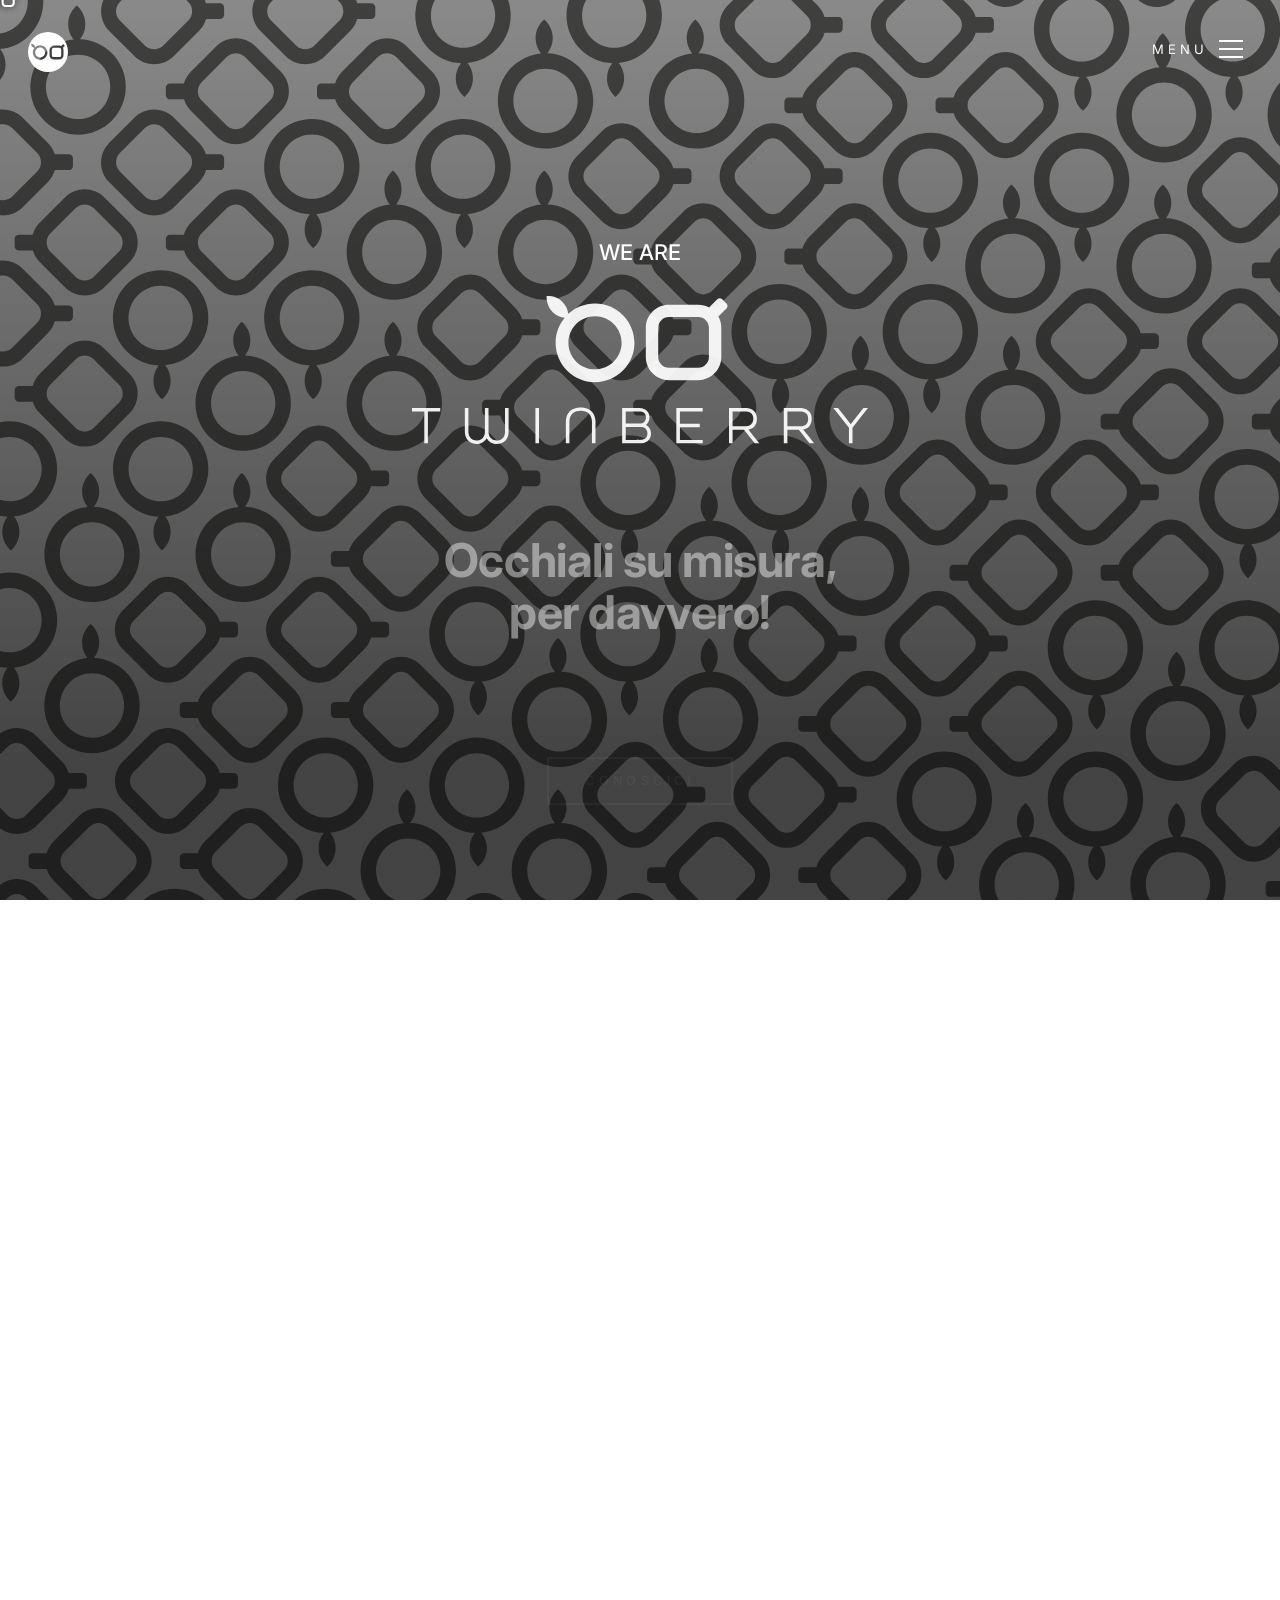
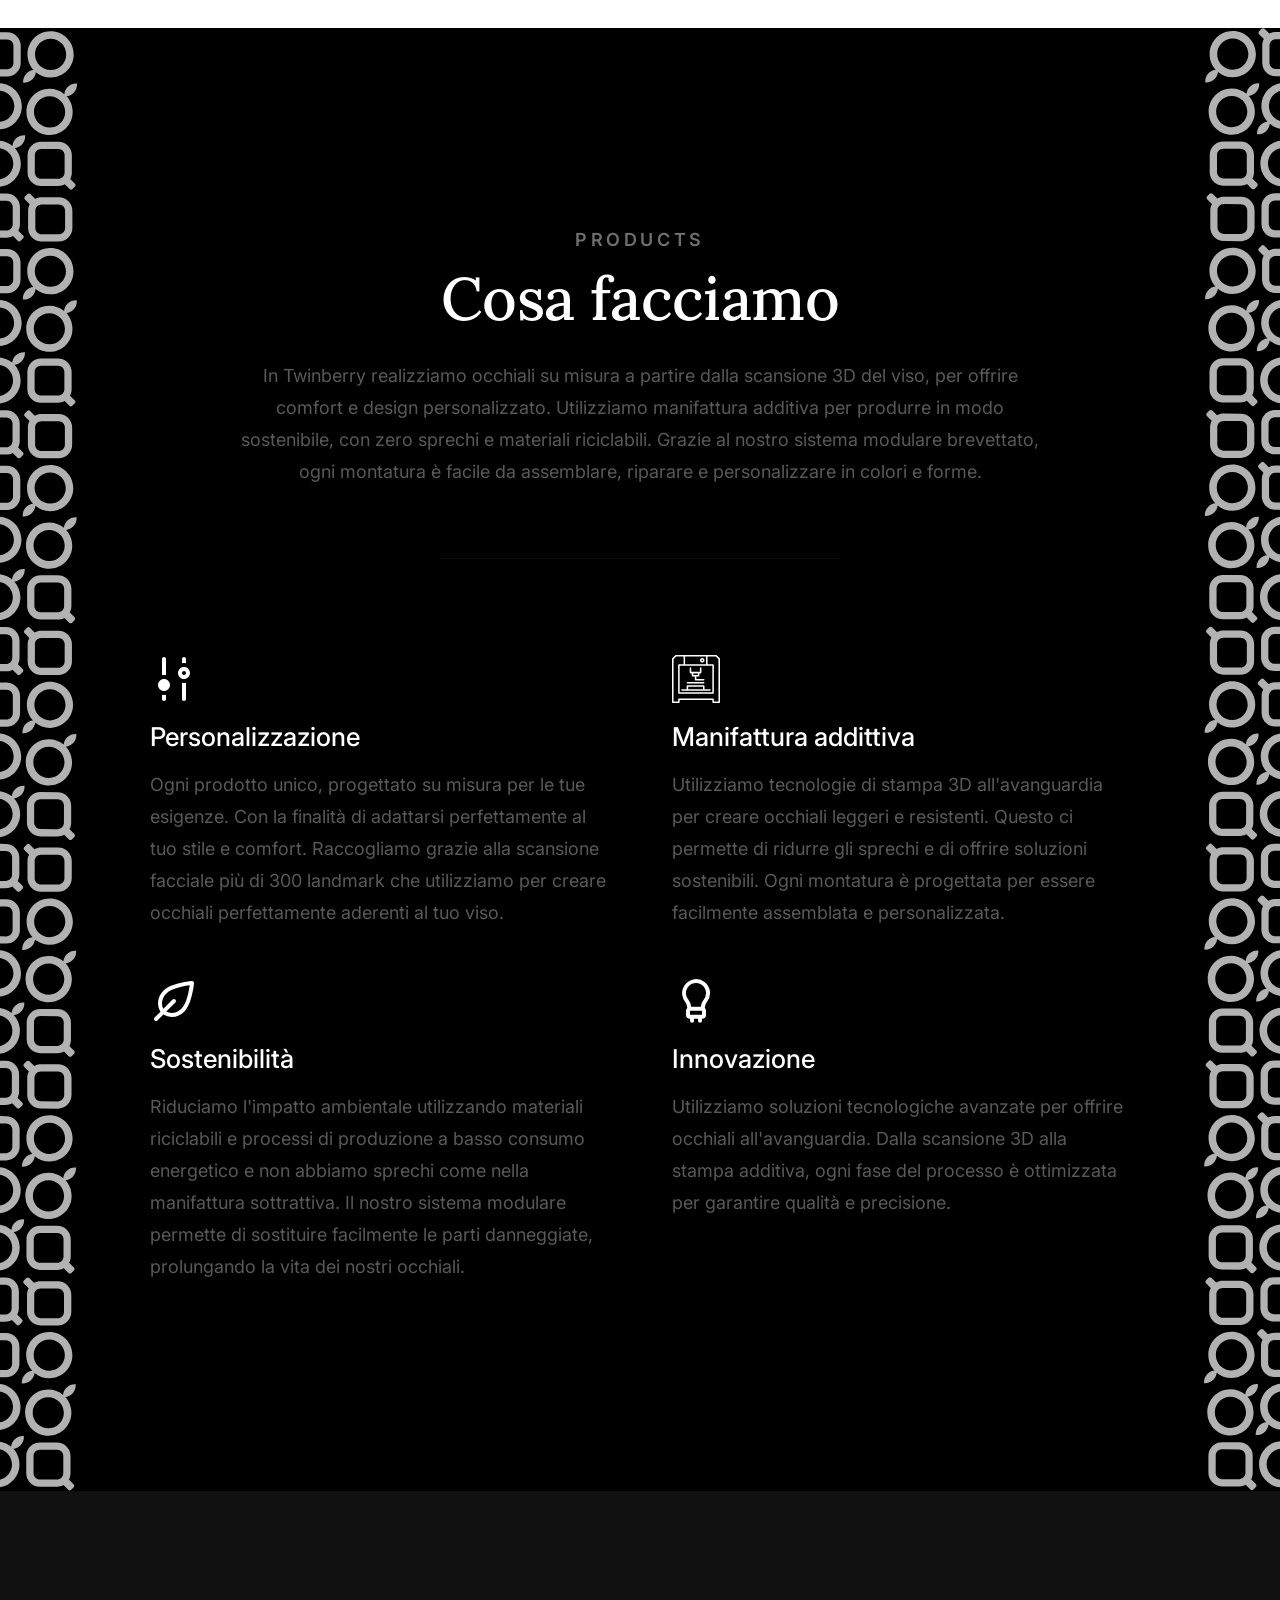
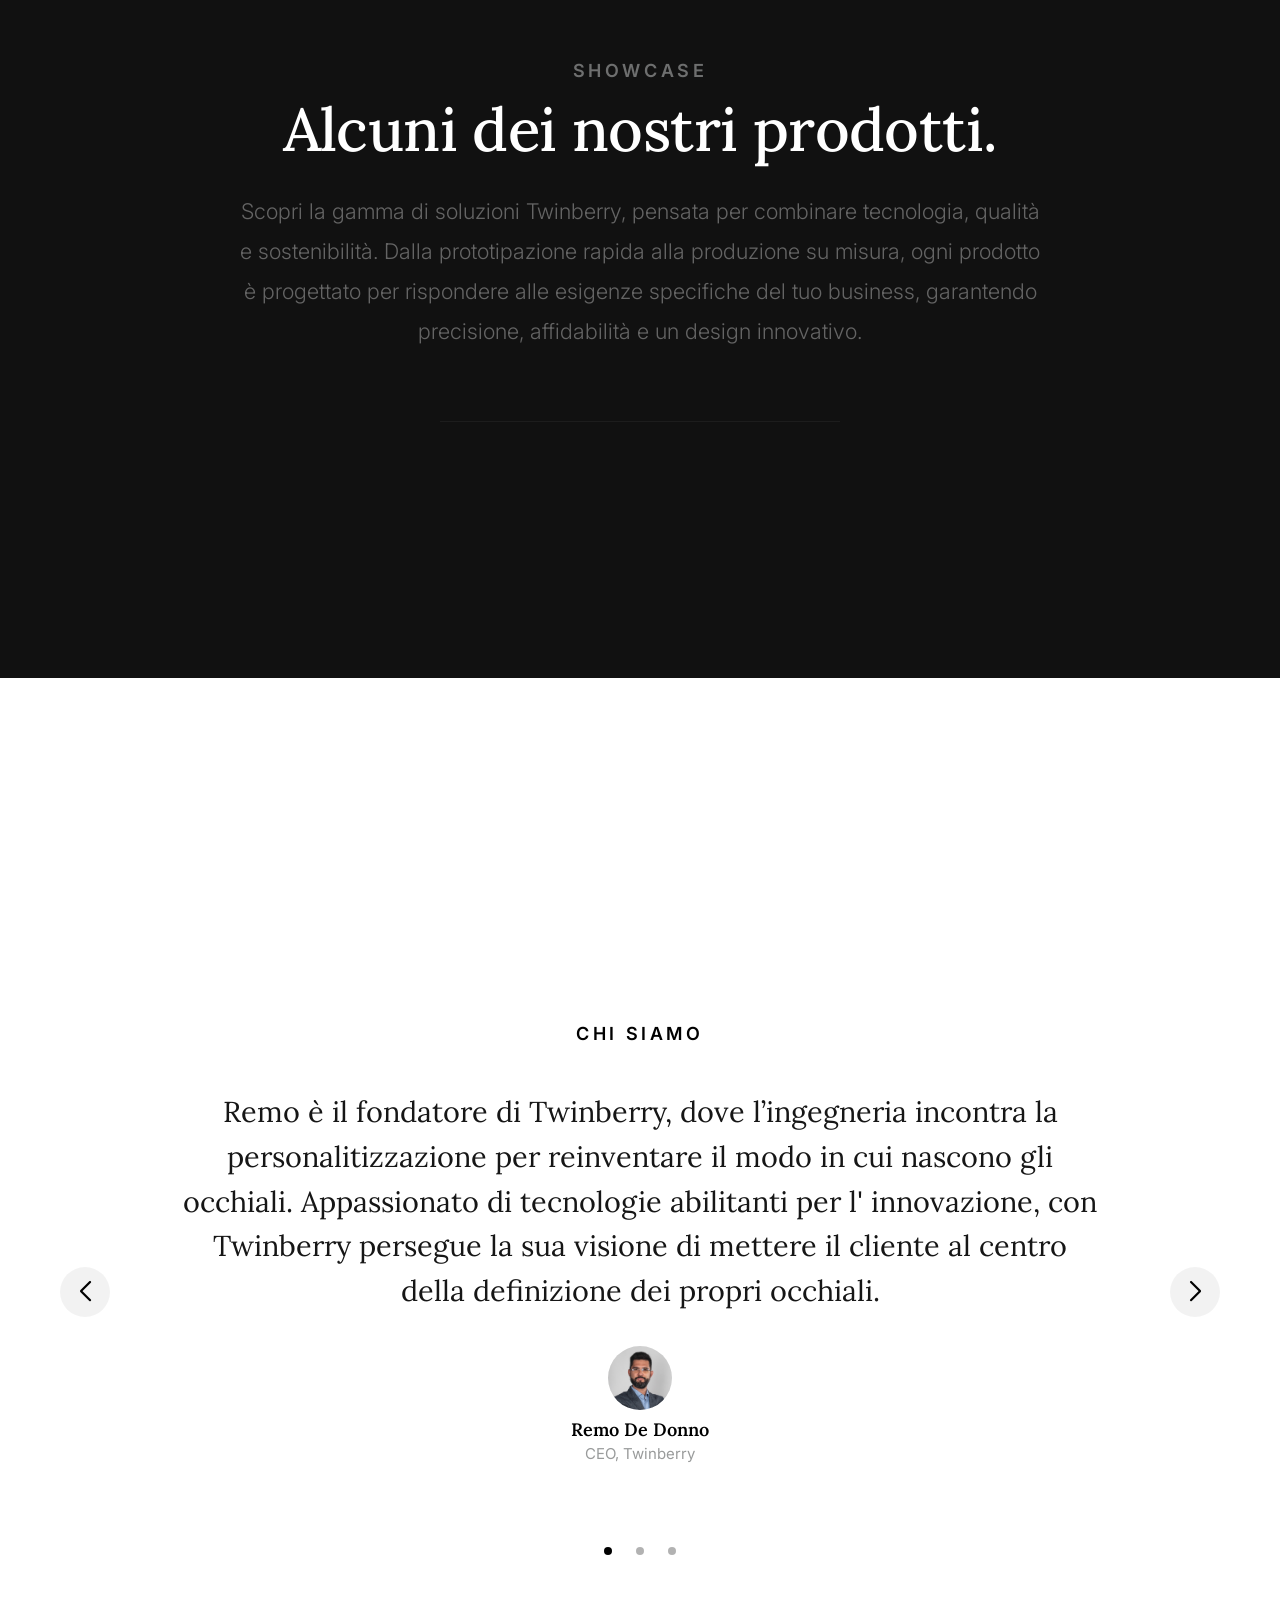
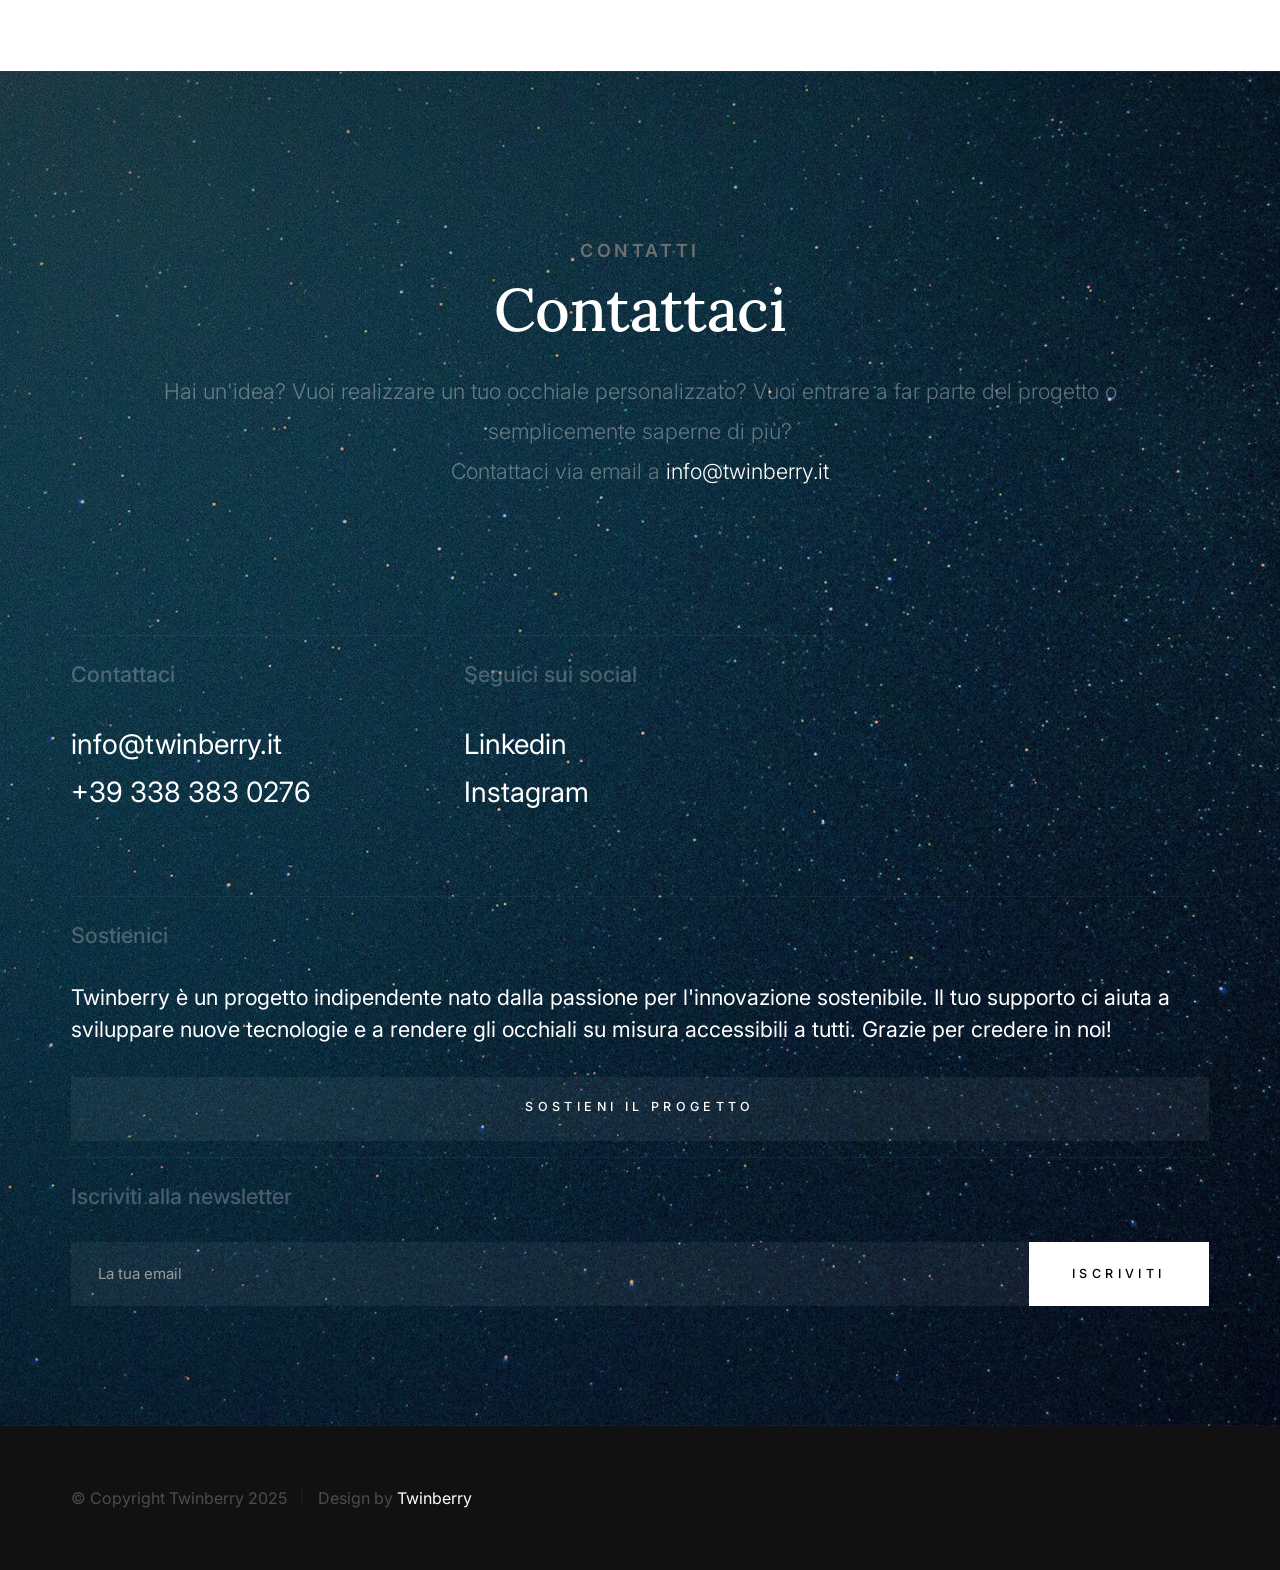
==== commit 5b79d372: "banner fix" ====
--- a/index.html
+++ b/index.html
@@ -26,19 +26,7 @@
     ================================================== -->
     <link rel="stylesheet" href="css/vendor.css" />
     <link rel="stylesheet" href="css/styles.css" />
-
-    <!-- Fix cursore per banner CookieYes -->
-    <style>
-      [data-cky-tag], .cky-consent-container, .cky-modal, .cky-btn, .cky-consent-bar {
-        cursor: auto !important;
-      }
-      [data-cky-tag] *, .cky-consent-container *, .cky-modal *, .cky-btn *, .cky-consent-bar * {
-        cursor: auto !important;
-      }
-      [data-cky-tag] a, [data-cky-tag] button, .cky-consent-container a, .cky-consent-container button {
-        cursor: pointer !important;
-      }
-    </style>
+    <link rel="stylesheet" href="css/cookieyes-fix.css" />
 
     <!-- favicons
     ================================================== -->
@@ -69,7 +57,7 @@
           </a>
         </div>
 
-        <a class="s-header__menu-toggle" href="#0" class="">
+        <a class="s-header__menu-toggle" href="#0">
           <span class="s-header__menu-text">Menu</span>
           <span class="s-header__menu-icon"></span>
         </a>
@@ -100,7 +88,7 @@
                   width="24"
                   height="24"
                   viewBox="0 0 24 24"
-                  style="fill: rgba(0, 0, 0, 1); transform: ; -ms-filter: "
+                  style="fill: rgba(0, 0, 0, 1)"
                 >
                   <path
                     d="M20 3H4a1 1 0 0 0-1 1v16a1 1 0 0 0 1 1h16a1 1 0 0 0 1-1V4a1 1 0 0 0-1-1zM8.339 18.337H5.667v-8.59h2.672v8.59zM7.003 8.574a1.548 1.548 0 1 1 0-3.096 1.548 1.548 0 0 1 0 3.096zm11.335 9.763h-2.669V14.16c0-.996-.018-2.277-1.388-2.277-1.39 0-1.601 1.086-1.601 2.207v4.248h-2.667v-8.59h2.56v1.174h.037c.355-.675 1.227-1.387 2.524-1.387 2.704 0 3.203 1.778 3.203 4.092v4.71z"
@@ -116,7 +104,7 @@
                   width="24"
                   height="24"
                   viewBox="0 0 24 24"
-                  style="fill: rgba(0, 0, 0, 1); transform: ; -ms-filter: "
+                  style="fill: rgba(0, 0, 0, 1)"
                 >
                   <path
                     d="M11.999,7.377c-2.554,0-4.623,2.07-4.623,4.623c0,2.554,2.069,4.624,4.623,4.624c2.552,0,4.623-2.07,4.623-4.624 C16.622,9.447,14.551,7.377,11.999,7.377L11.999,7.377z M11.999,15.004c-1.659,0-3.004-1.345-3.004-3.003 c0-1.659,1.345-3.003,3.004-3.003s3.002,1.344,3.002,3.003C15.001,13.659,13.658,15.004,11.999,15.004L11.999,15.004z"
@@ -167,7 +155,7 @@
                   width="24"
                   height="24"
                   viewBox="0 0 24 24"
-                  style="fill: rgba(0, 0, 0, 1); transform: ; -ms-filter: "
+                  style="fill: rgba(0, 0, 0, 1)"
                 >
                 <path
                   d="M20 3H4a1 1 0 0 0-1 1v16a1 1 0 0 0 1 1h16a1 1 0 0 0 1-1V4a1 1 0 0 0-1-1zM8.339 18.337H5.667v-8.59h2.672v8.59zM7.003 8.574a1.548 1.548 0 1 1 0-3.096 1.548 1.548 0 0 1 0 3.096zm11.335 9.763h-2.669V14.16c0-.996-.018-2.277-1.388-2.277-1.39 0-1.601 1.086-1.601 2.207v4.248h-2.667v-8.59h2.56v1.174h.037c.355-.675 1.227-1.387 2.524-1.387 2.704 0 3.203 1.778 3.203 4.092v4.71z"
@@ -183,7 +171,7 @@
                   width="24"
                   height="24"
                   viewBox="0 0 24 24"
-                  style="fill: rgba(0, 0, 0, 1); transform: ; -ms-filter: "
+                  style="fill: rgba(0, 0, 0, 1)"
                 >
                   <path
                     d="M11.999,7.377c-2.554,0-4.623,2.07-4.623,4.623c0,2.554,2.069,4.624,4.623,4.624c2.552,0,4.623-2.07,4.623-4.624 C16.622,9.447,14.551,7.377,11.999,7.377L11.999,7.377z M11.999,15.004c-1.659,0-3.004-1.345-3.004-3.003 c0-1.659,1.345-3.003,3.004-3.003s3.002,1.344,3.002,3.003C15.001,13.659,13.658,15.004,11.999,15.004L11.999,15.004z"
@@ -207,11 +195,7 @@
                 width="24"
                 height="24"
                 viewBox="0 0 24 24"
-                style="
-                  fill: rgba(0, 0, 0, 1);
-                  transform: rotate(180deg);
-                  msfilter: progid:DXImageTransform.Microsoft.BasicImage(rotation=2);
-                "
+                style="fill: rgba(0, 0, 0, 1); transform: rotate(180deg)"
               >
                 <path
                   d="M21 11H6.414l5.293-5.293-1.414-1.414L2.586 12l7.707 7.707 1.414-1.414L6.414 13H21z"
@@ -439,7 +423,7 @@
                       width="24"
                       height="24"
                       viewBox="0 0 24 24"
-                      style="fill: rgba(0, 0, 0, 1); transform: ; msfilter: "
+                      style="fill: rgba(0, 0, 0, 1)"
 >
                       <path
                         d="M4.222 19.778a4.983 4.983 0 0 0 3.535 1.462 4.986 4.986 0 0 0 3.536-1.462l2.828-2.829-1.414-1.414-2.828 2.829a3.007 3.007 0 0 1-4.243 0 3.005 3.005 0 0 1 0-4.243l2.829-2.828-1.414-1.414-2.829 2.828a5.006 5.006 0 0 0 0 7.071zm15.556-8.485a5.008 5.008 0 0 0 0-7.071 5.006 5.006 0 0 0-7.071 0L9.879 7.051l1.414 1.414 2.828-2.829a3.007 3.007 0 0 1 4.243 0 3.005 3.005 0 0 1 0 4.243l-2.829 2.828 1.414 1.414 2.829-2.828z"
@@ -492,7 +476,7 @@
                       width="24"
                       height="24"
                       viewBox="0 0 24 24"
-                      style="fill: rgba(0, 0, 0, 1); transform: ; msfilter: "
+                      style="fill: rgba(0, 0, 0, 1)"
                     >
                       <path
                         d="M4.222 19.778a4.983 4.983 0 0 0 3.535 1.462 4.986 4.986 0 0 0 3.536-1.462l2.828-2.829-1.414-1.414-2.828 2.829a3.007 3.007 0 0 1-4.243 0 3.005 3.005 0 0 1 0-4.243l2.829-2.828-1.414-1.414-2.829 2.828a5.006 5.006 0 0 0 0 7.071zm15.556-8.485a5.008 5.008 0 0 0 0-7.071 5.006 5.006 0 0 0-7.071 0L9.879 7.051l1.414 1.414 2.828-2.829a3.007 3.007 0 0 1 4.243 0 3.005 3.005 0 0 1 0 4.243l-2.829 2.828 1.414 1.414 2.829-2.828z"
@@ -544,7 +528,7 @@
                       width="24"
                       height="24"
                       viewBox="0 0 24 24"
-                      style="fill: rgba(0, 0, 0, 1); transform: ; msfilter: "
+                      style="fill: rgba(0, 0, 0, 1)"
                     >
                       <path
                         d="M4.222 19.778a4.983 4.983 0 0 0 3.535 1.462 4.986 4.986 0 0 0 3.536-1.462l2.828-2.829-1.414-1.414-2.828 2.829a3.007 3.007 0 0 1-4.243 0 3.005 3.005 0 0 1 0-4.243l2.829-2.828-1.414-1.414-2.829 2.828a5.006 5.006 0 0 0 0 7.071zm15.556-8.485a5.008 5.008 0 0 0 0-7.071 5.006 5.006 0 0 0-7.071 0L9.879 7.051l1.414 1.414 2.828-2.829a3.007 3.007 0 0 1 4.243 0 3.005 3.005 0 0 1 0 4.243l-2.829 2.828 1.414 1.414 2.829-2.828z"
@@ -596,7 +580,7 @@
                       width="24"
                       height="24"
                       viewBox="0 0 24 24"
-                      style="fill: rgba(0, 0, 0, 1); transform: ; msfilter: "
+                      style="fill: rgba(0, 0, 0, 1)"
                     >
                       <path
                         d="M4.222 19.778a4.983 4.983 0 0 0 3.535 1.462 4.986 4.986 0 0 0 3.536-1.462l2.828-2.829-1.414-1.414-2.828 2.829a3.007 3.007 0 0 1-4.243 0 3.005 3.005 0 0 1 0-4.243l2.829-2.828-1.414-1.414-2.829 2.828a5.006 5.006 0 0 0 0 7.071zm15.556-8.485a5.008 5.008 0 0 0 0-7.071 5.006 5.006 0 0 0-7.071 0L9.879 7.051l1.414 1.414 2.828-2.829a3.007 3.007 0 0 1 4.243 0 3.005 3.005 0 0 1 0 4.243l-2.829 2.828 1.414 1.414 2.829-2.828z"
@@ -648,7 +632,7 @@
                       width="24"
                       height="24"
                       viewBox="0 0 24 24"
-                      style="fill: rgba(0, 0, 0, 1); transform: ; msfilter: "
+                      style="fill: rgba(0, 0, 0, 1)"
                     >
                       <path
                         d="M4.222 19.778a4.983 4.983 0 0 0 3.535 1.462 4.986 4.986 0 0 0 3.536-1.462l2.828-2.829-1.414-1.414-2.828 2.829a3.007 3.007 0 0 1-4.243 0 3.005 3.005 0 0 1 0-4.243l2.829-2.828-1.414-1.414-2.829 2.828a5.006 5.006 0 0 0 0 7.071zm15.556-8.485a5.008 5.008 0 0 0 0-7.071 5.006 5.006 0 0 0-7.071 0L9.879 7.051l1.414 1.414 2.828-2.829a3.007 3.007 0 0 1 4.243 0 3.005 3.005 0 0 1 0 4.243l-2.829 2.828 1.414 1.414 2.829-2.828z"
@@ -700,7 +684,7 @@
                       width="24"
                       height="24"
                       viewBox="0 0 24 24"
-                      style="fill: rgba(0, 0, 0, 1); transform: ; msfilter: "
+                      style="fill: rgba(0, 0, 0, 1)"
                     >
                       <path
                         d="M4.222 19.778a4.983 4.983 0 0 0 3.535 1.462 4.986 4.986 0 0 0 3.536-1.462l2.828-2.829-1.414-1.414-2.828 2.829a3.007 3.007 0 0 1-4.243 0 3.005 3.005 0 0 1 0-4.243l2.829-2.828-1.414-1.414-2.829 2.828a5.006 5.006 0 0 0 0 7.071zm15.556-8.485a5.008 5.008 0 0 0 0-7.071 5.006 5.006 0 0 0-7.071 0L9.879 7.051l1.414 1.414 2.828-2.829a3.007 3.007 0 0 1 4.243 0 3.005 3.005 0 0 1 0 4.243l-2.829 2.828 1.414 1.414 2.829-2.828z"
@@ -986,7 +970,7 @@
               width="24"
               height="24"
               viewBox="0 0 24 24"
-              style="fill: rgba(0, 0, 0, 1); transform: ; msfilter: "
+              style="fill: rgba(0, 0, 0, 1)"
             >
               <path d="M6 4h12v2H6zm5 10v6h2v-6h5l-6-6-6 6z"></path>
             </svg>
--- a/css/cookieyes-fix.css
+++ b/css/cookieyes-fix.css
@@ -0,0 +1,48 @@
+/* ===================================================================
+ * CookieYes Banner Fix
+ * Fix per cursore, font e letter-spacing sul banner cookie
+ * ------------------------------------------------------------------- */
+
+/* Reset cursore */
+[data-cky-tag],
+.cky-consent-container,
+.cky-modal,
+.cky-btn,
+.cky-consent-bar {
+  cursor: auto !important;
+}
+
+[data-cky-tag] *,
+.cky-consent-container *,
+.cky-modal *,
+.cky-btn *,
+.cky-consent-bar * {
+  cursor: auto !important;
+}
+
+[data-cky-tag] a,
+[data-cky-tag] button,
+.cky-consent-container a,
+.cky-consent-container button {
+  cursor: pointer !important;
+}
+
+/* Reset font e letter-spacing per tutto il banner */
+[data-cky-tag] *,
+.cky-consent-container *,
+.cky-modal *,
+.cky-consent-bar * {
+  font-family:
+    -apple-system, BlinkMacSystemFont, "Segoe UI", Roboto, Helvetica, Arial,
+    sans-serif !important;
+  letter-spacing: normal !important;
+  text-transform: none !important;
+}
+
+/* Pulsanti uppercase ma senza letter-spacing eccessivo */
+[data-cky-tag] button,
+.cky-consent-container button,
+.cky-btn {
+  text-transform: uppercase !important;
+  letter-spacing: 0.05em !important;
+}
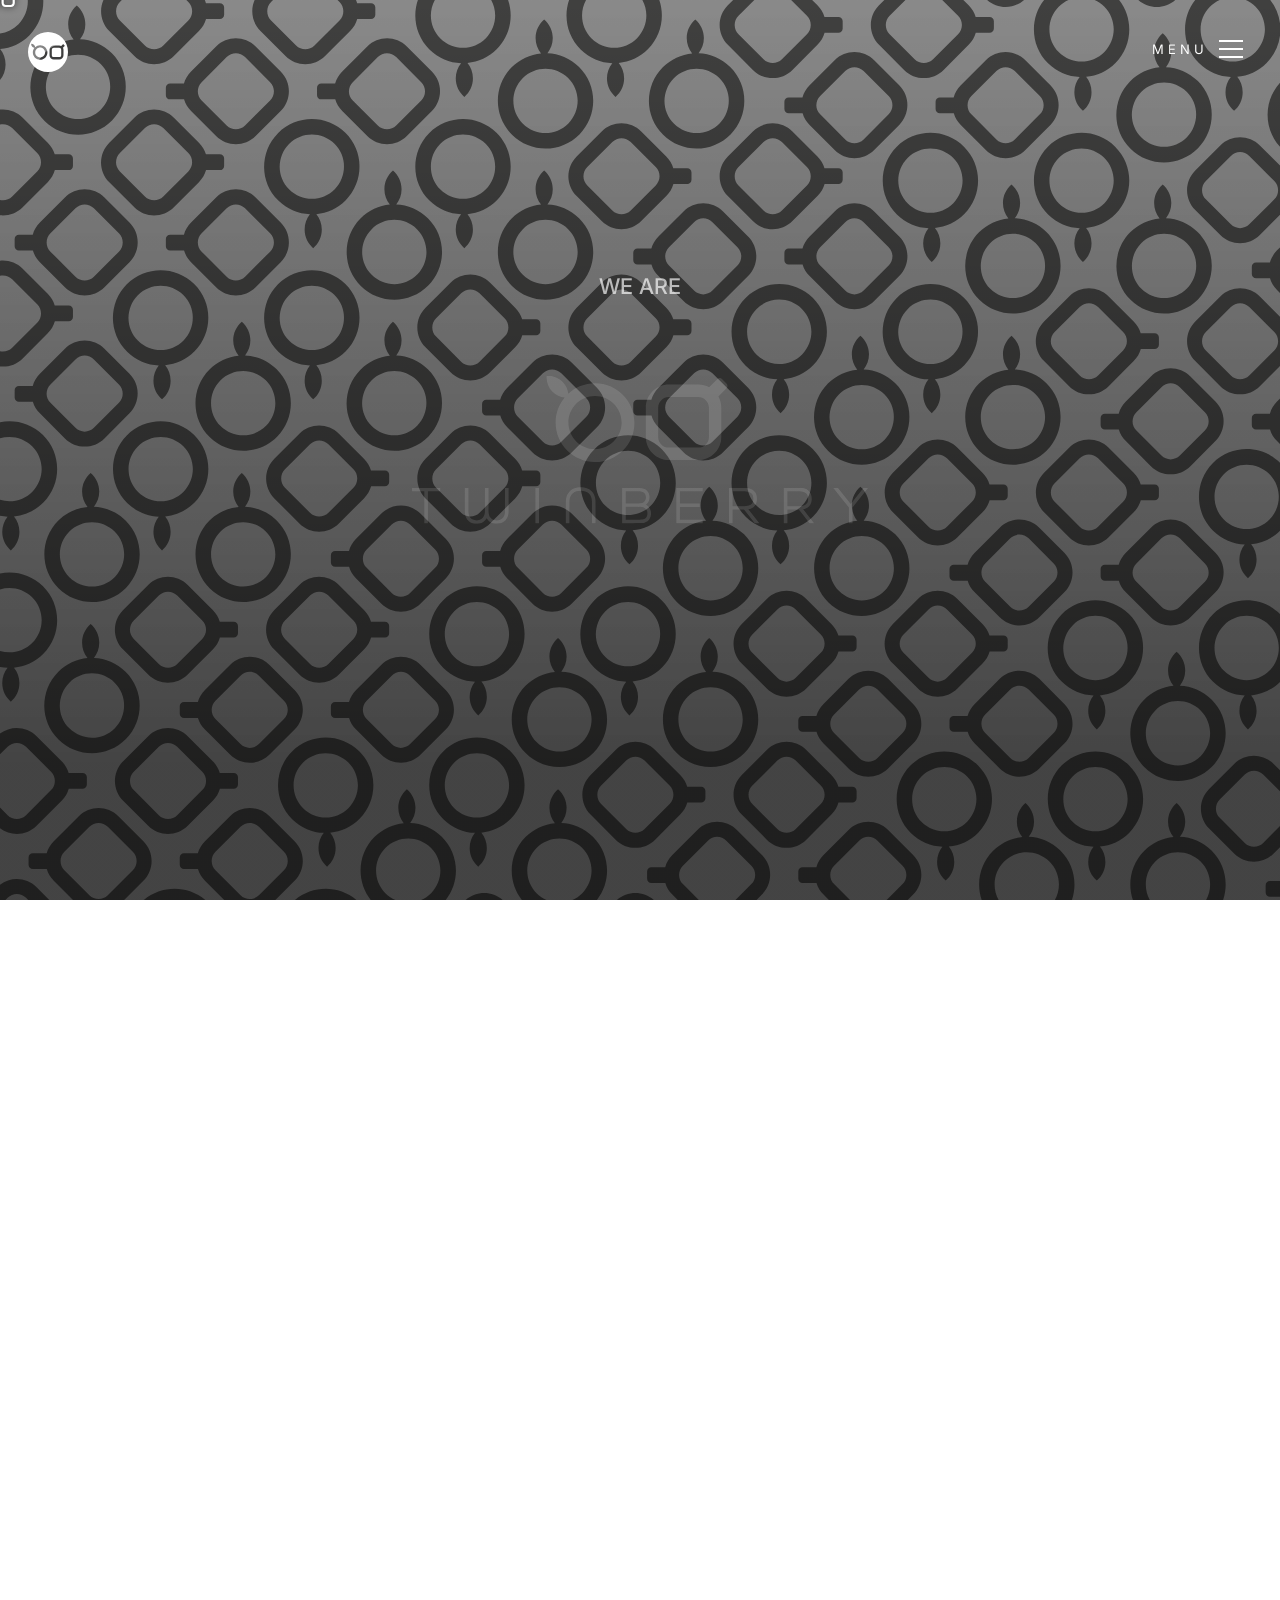
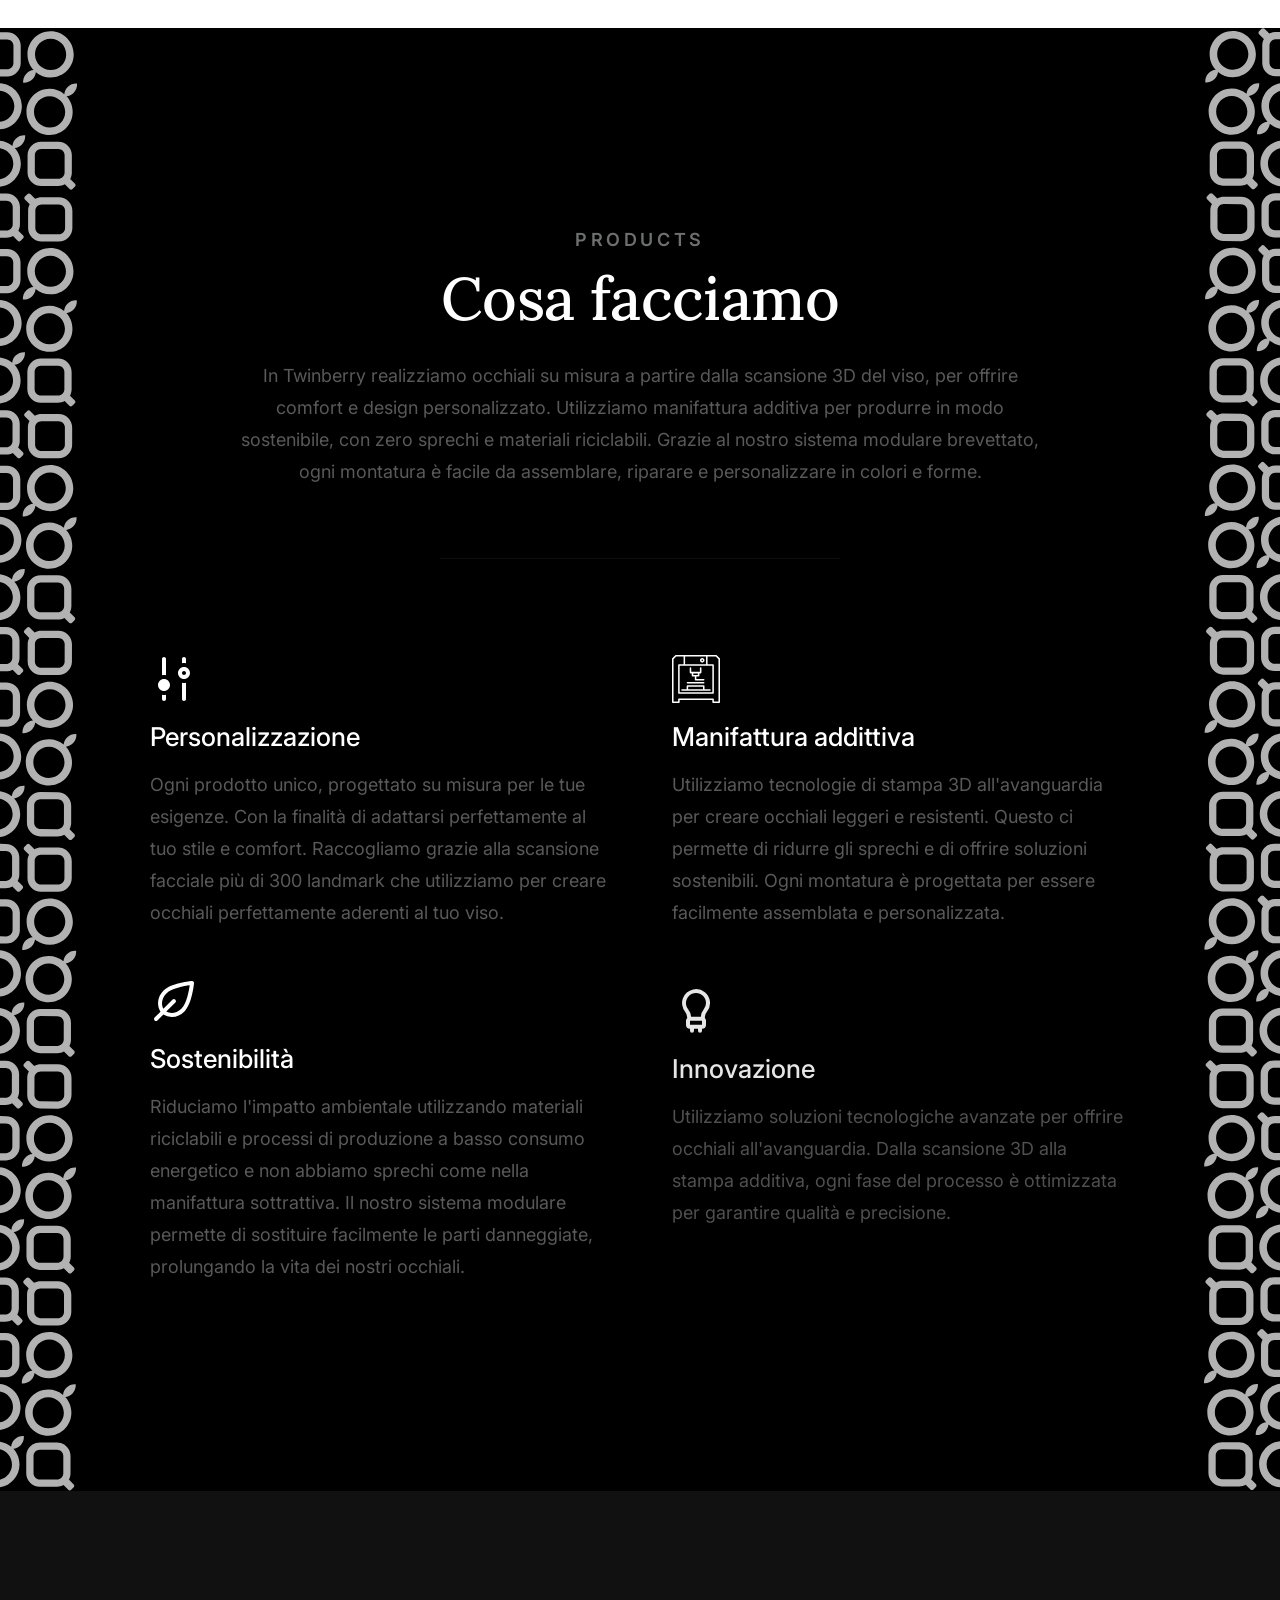
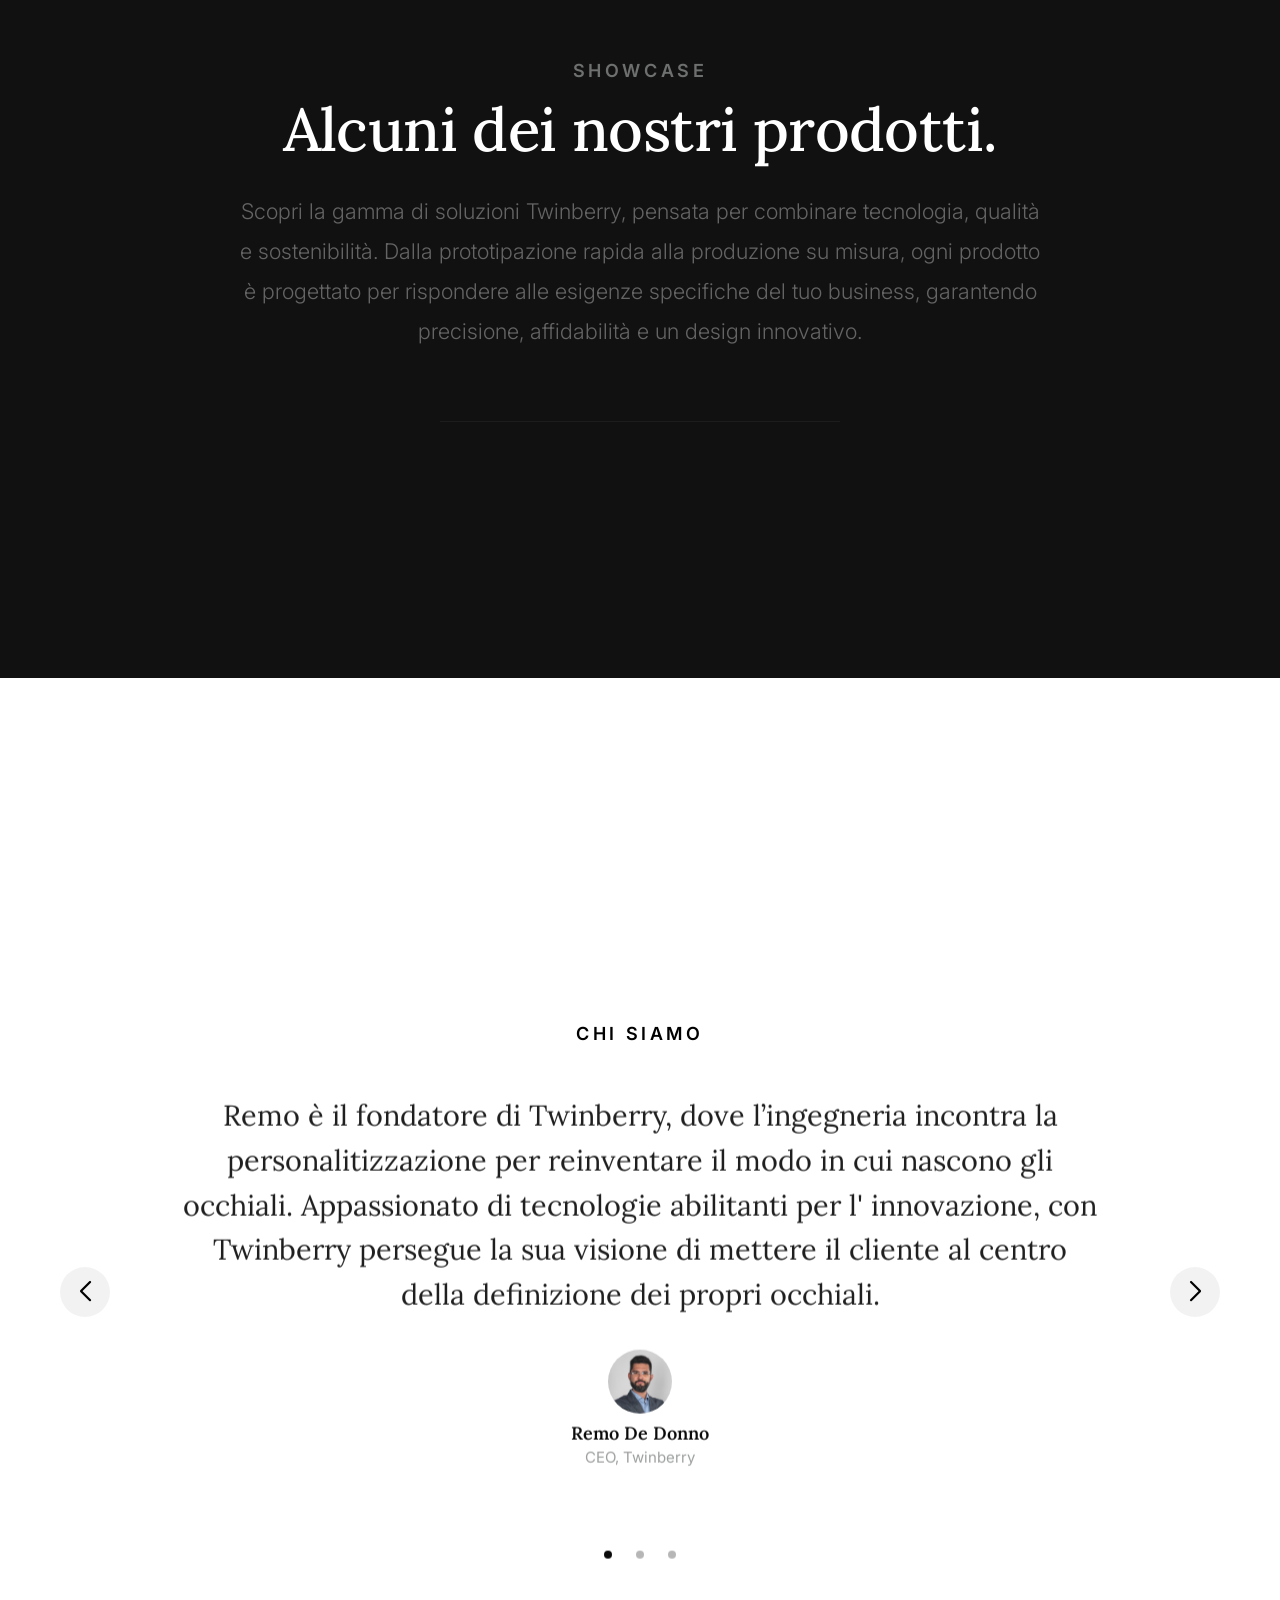
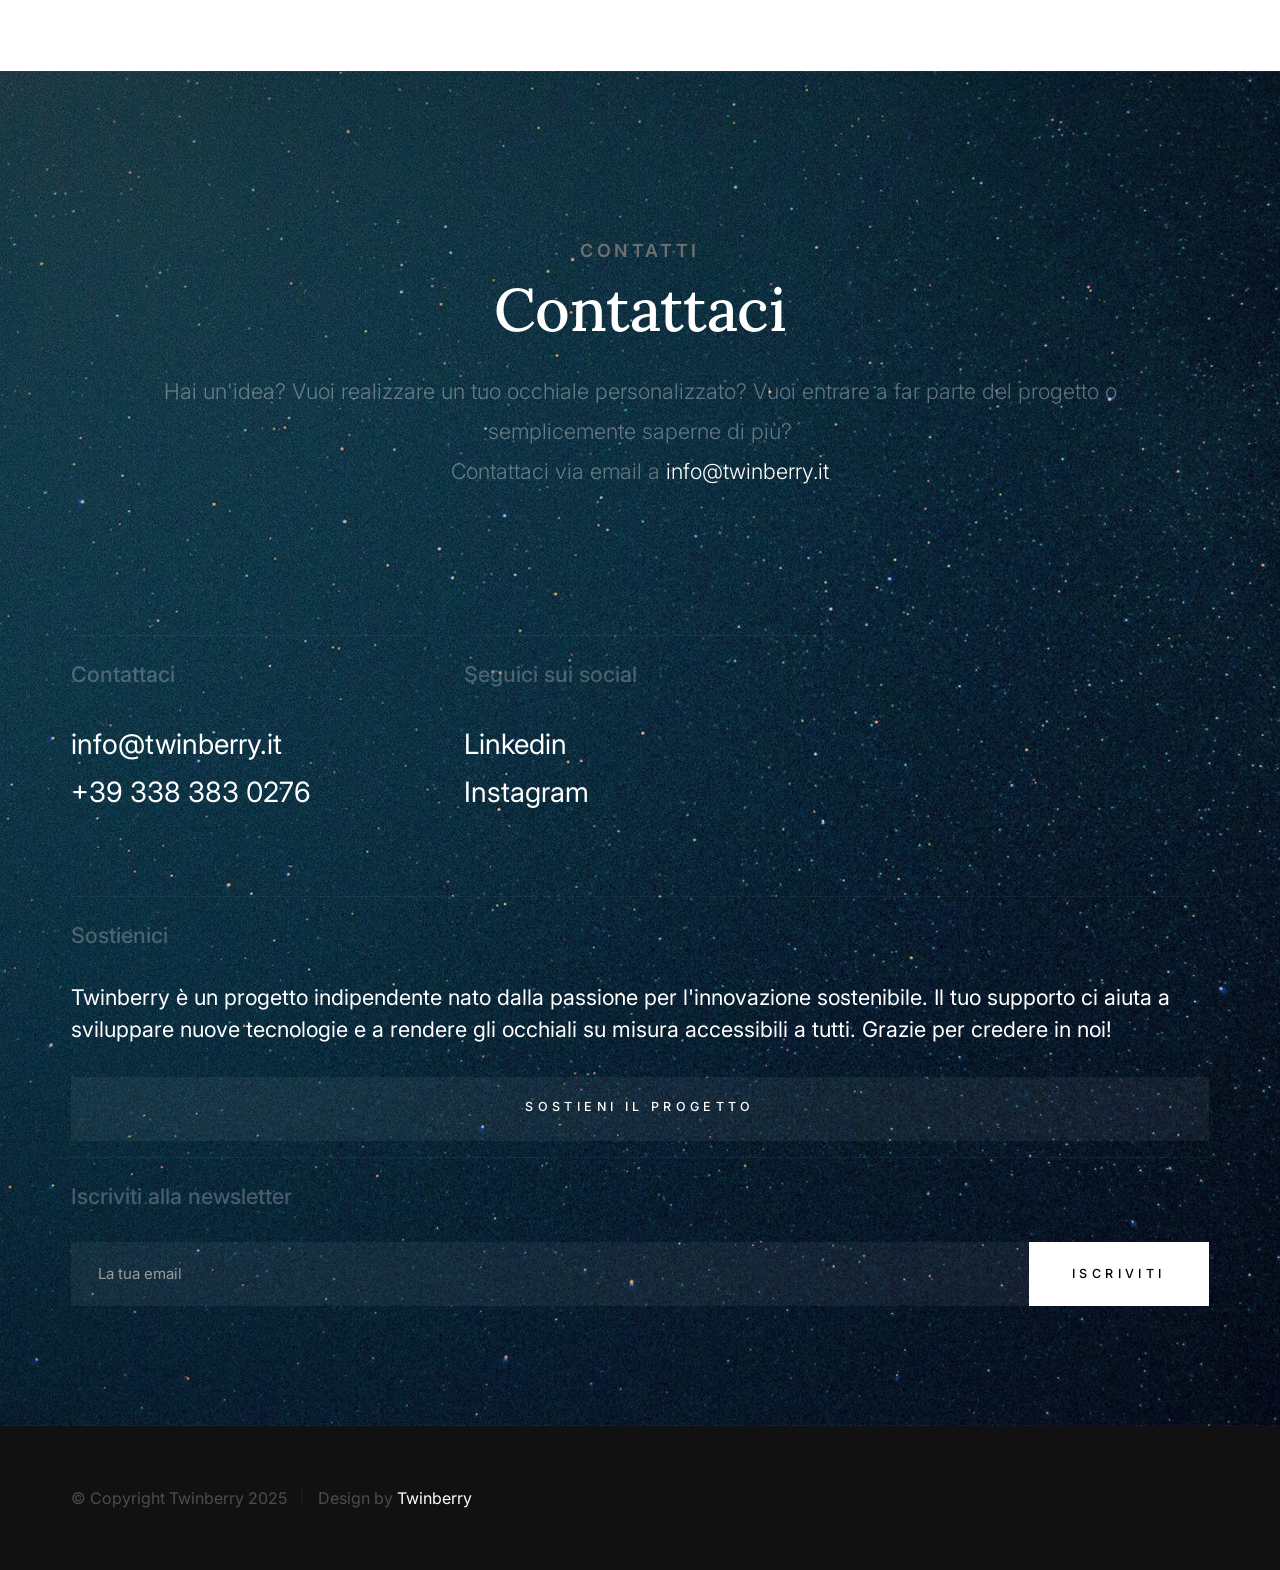
==== commit c74234b4: "aggiunto google tag" ====
--- a/index.html
+++ b/index.html
@@ -21,6 +21,15 @@
     <!-- Start cookieyes banner -->
     <script id="cookieyes" type="text/javascript" src="https://cdn-cookieyes.com/client_data/fd3a4803320b7d1b58e87c25f4fd7a1f/script.js"></script>
     <!-- End cookieyes banner -->
+
+    <!-- Google tag (gtag.js) -->
+    <script async src="https://www.googletagmanager.com/gtag/js?id=G-VT495ZP6BR"></script>
+    <script>
+      window.dataLayer = window.dataLayer || [];
+      function gtag(){dataLayer.push(arguments);}
+      gtag('js', new Date());
+      gtag('config', 'G-VT495ZP6BR');
+    </script>
 
     <!-- CSS
     ================================================== -->
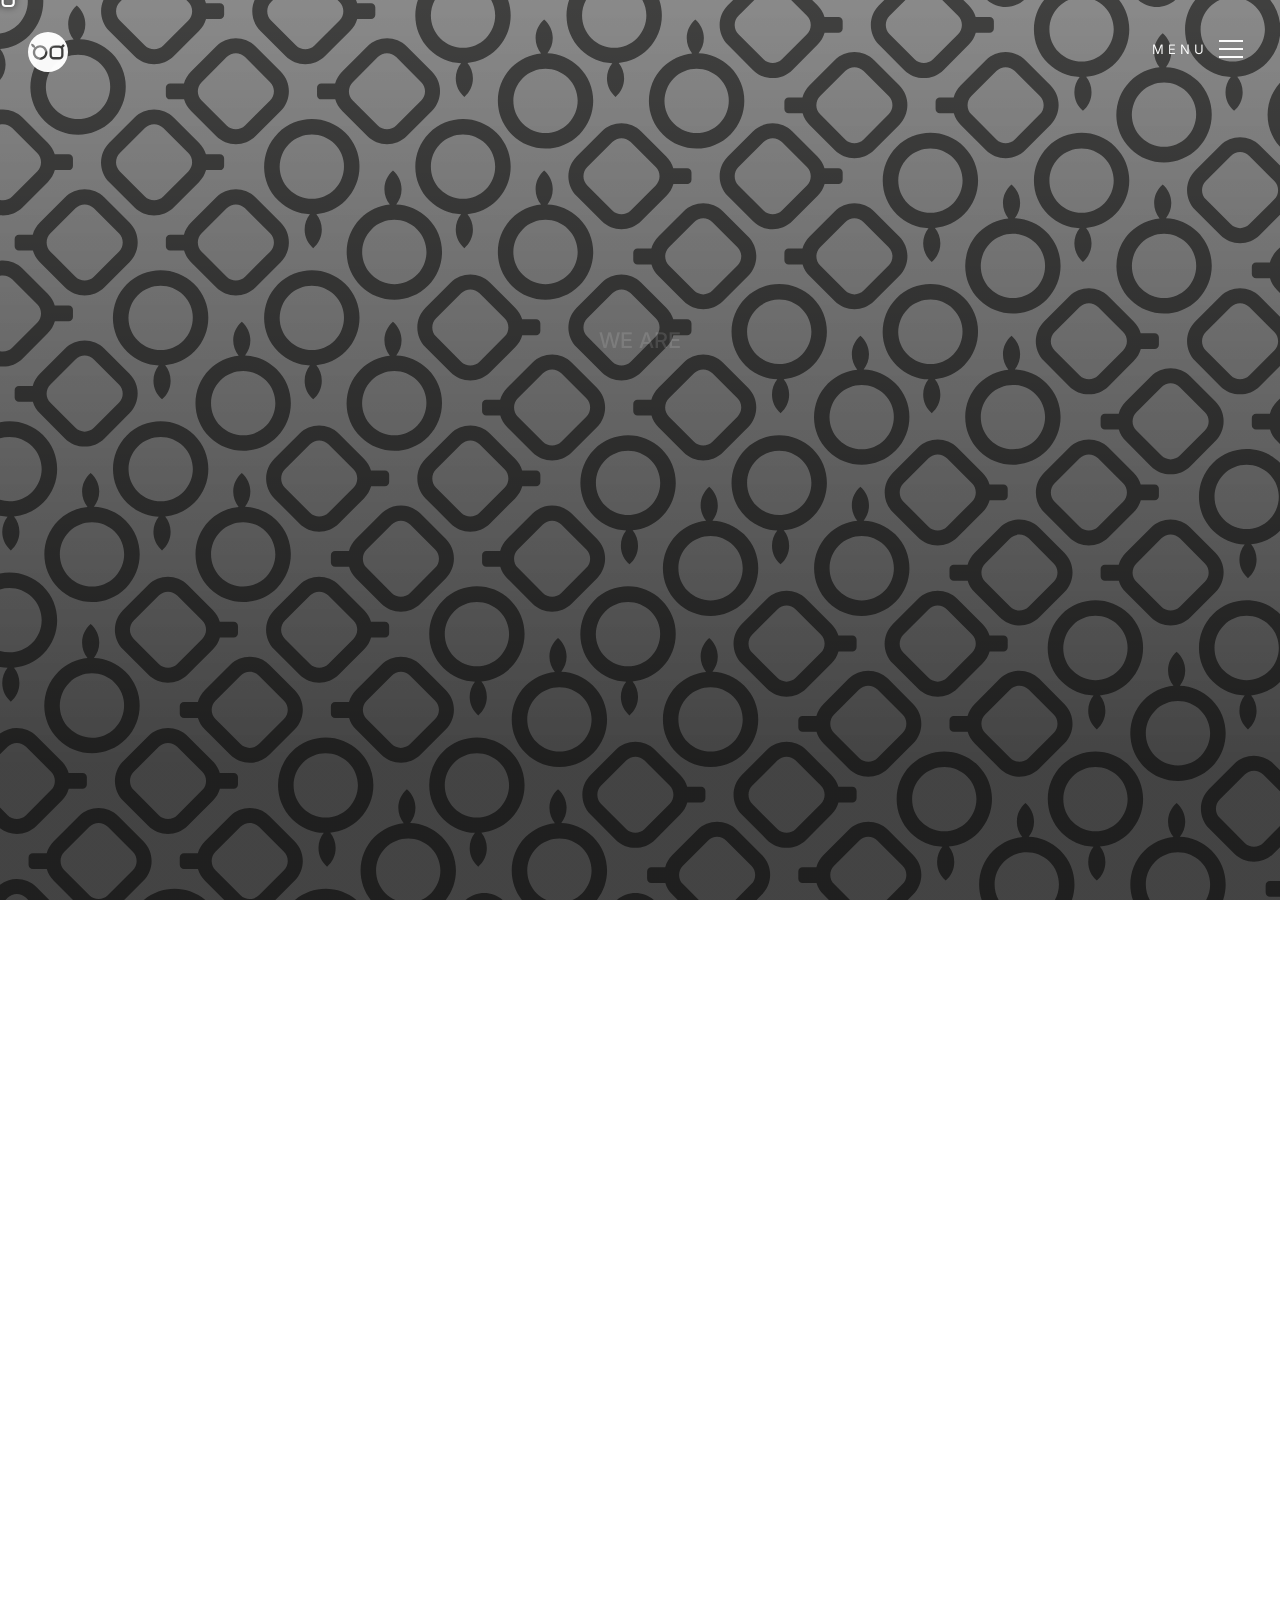
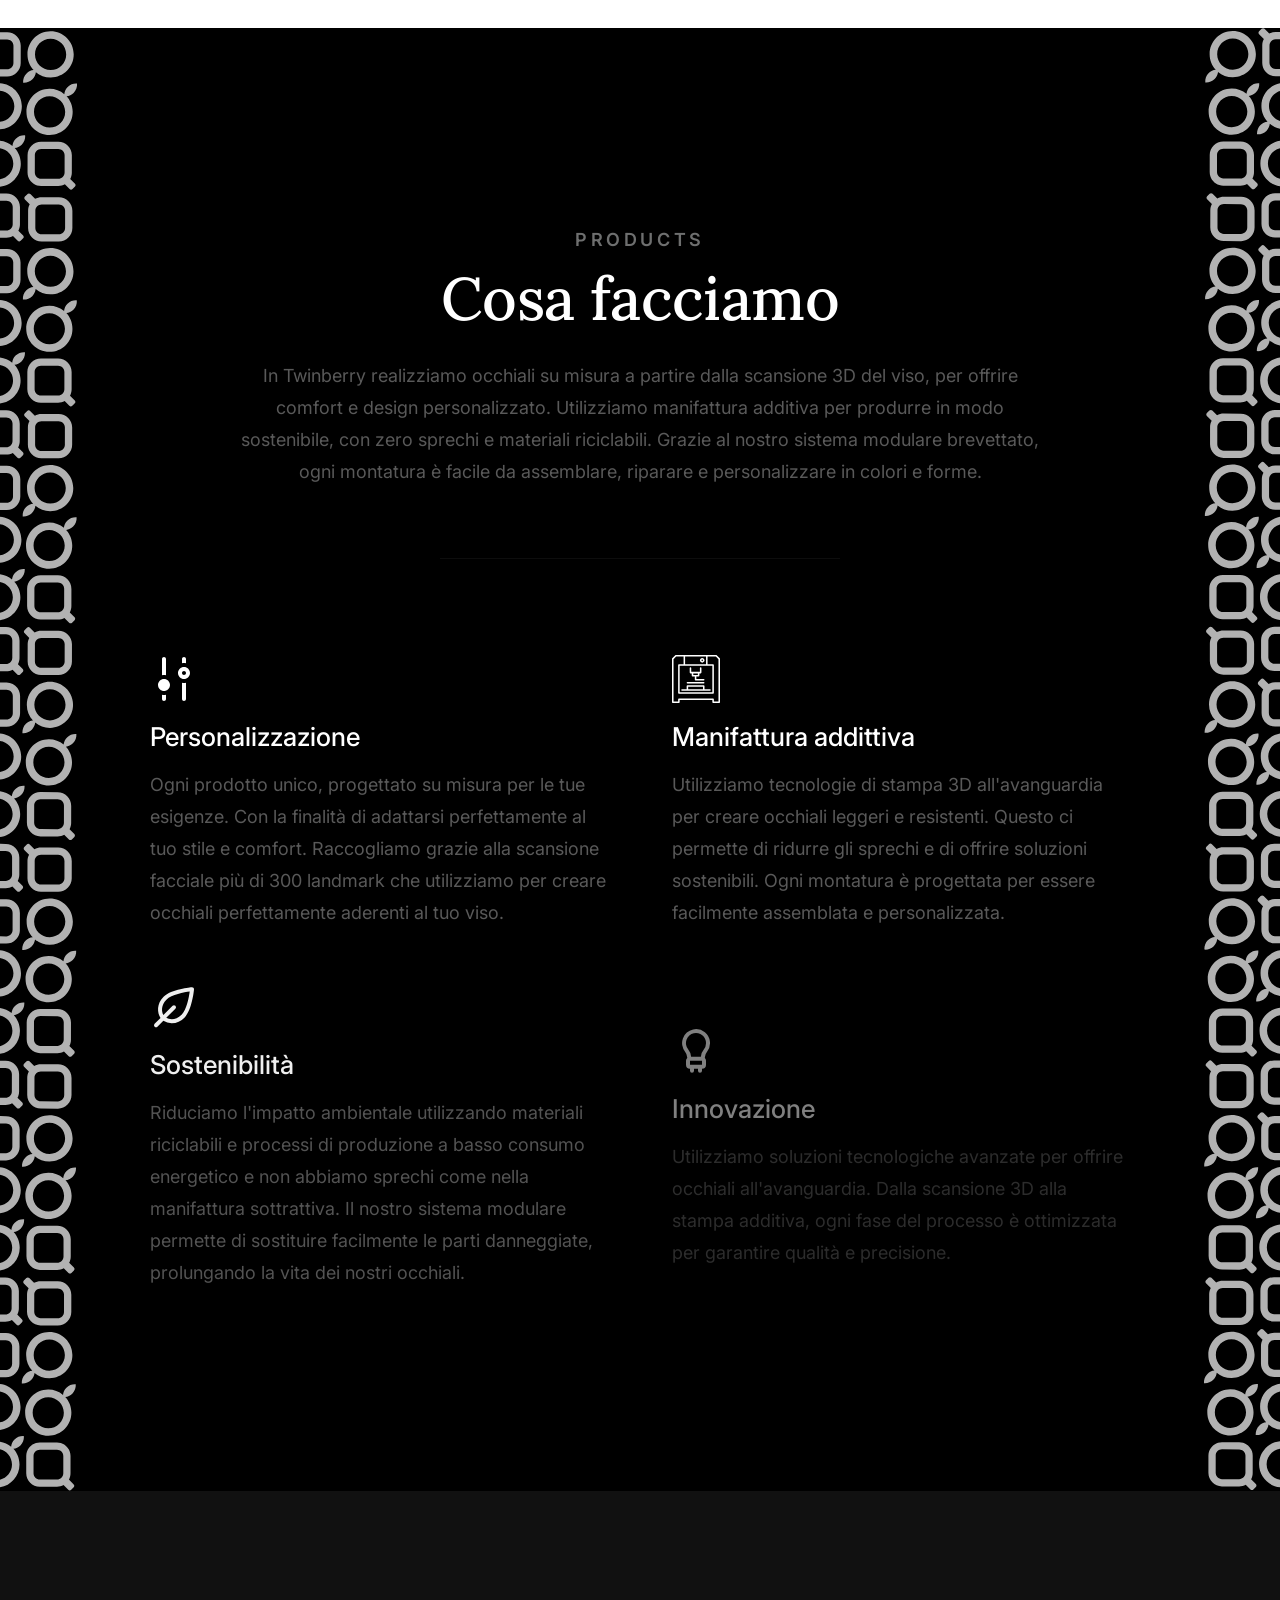
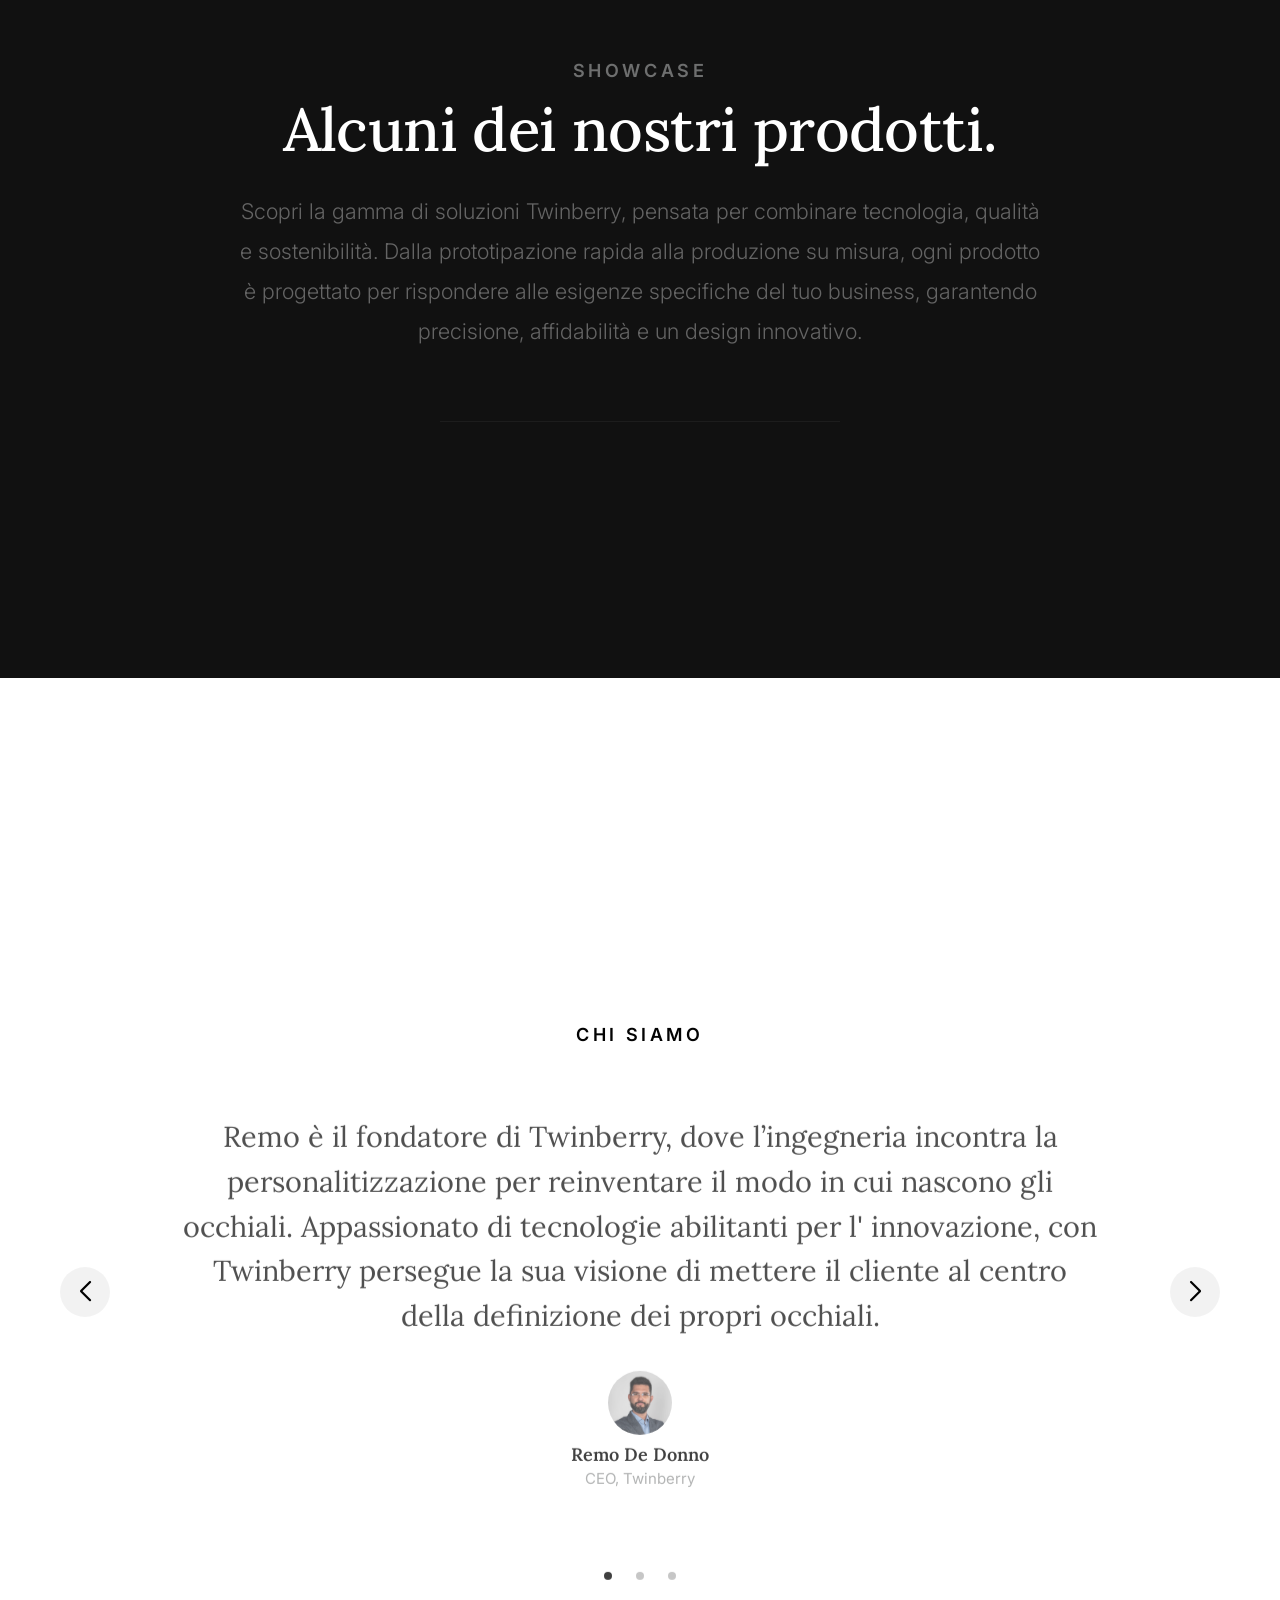
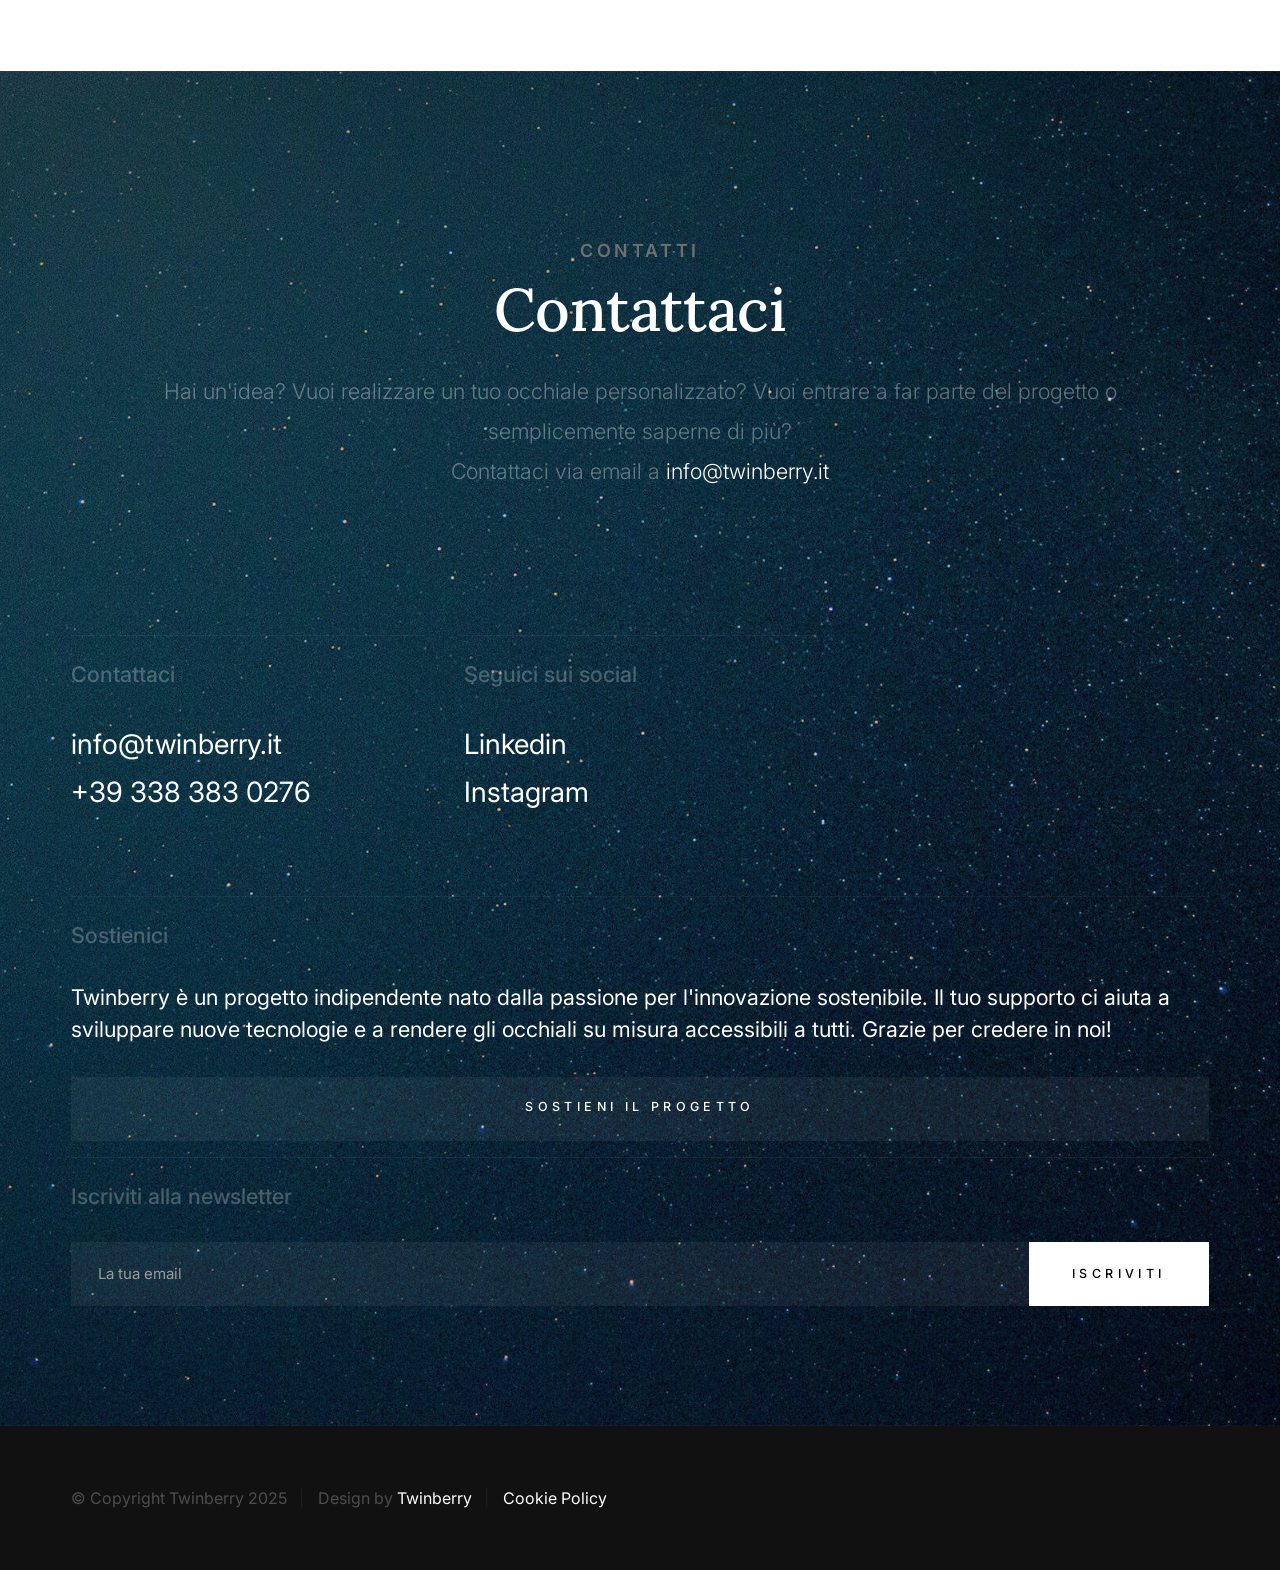
==== commit 863f5a89: "aggiunta coockie policy" ====
--- a/index.html
+++ b/index.html
@@ -965,10 +965,8 @@
         <div class="row">
           <div class="column lg-12 ss-copyright">
             <span>© Copyright Twinberry 2025</span>
-            <span
-              >Design by
-              <a href="https://www.twinberry.it">Twinberry</a></span
-            >
+            <span>Design by <a href="https://www.twinberry.it">Twinberry</a></span>
+            <span><a href="cookie-policy.html">Cookie Policy</a></span>
           </div>
         </div>
 
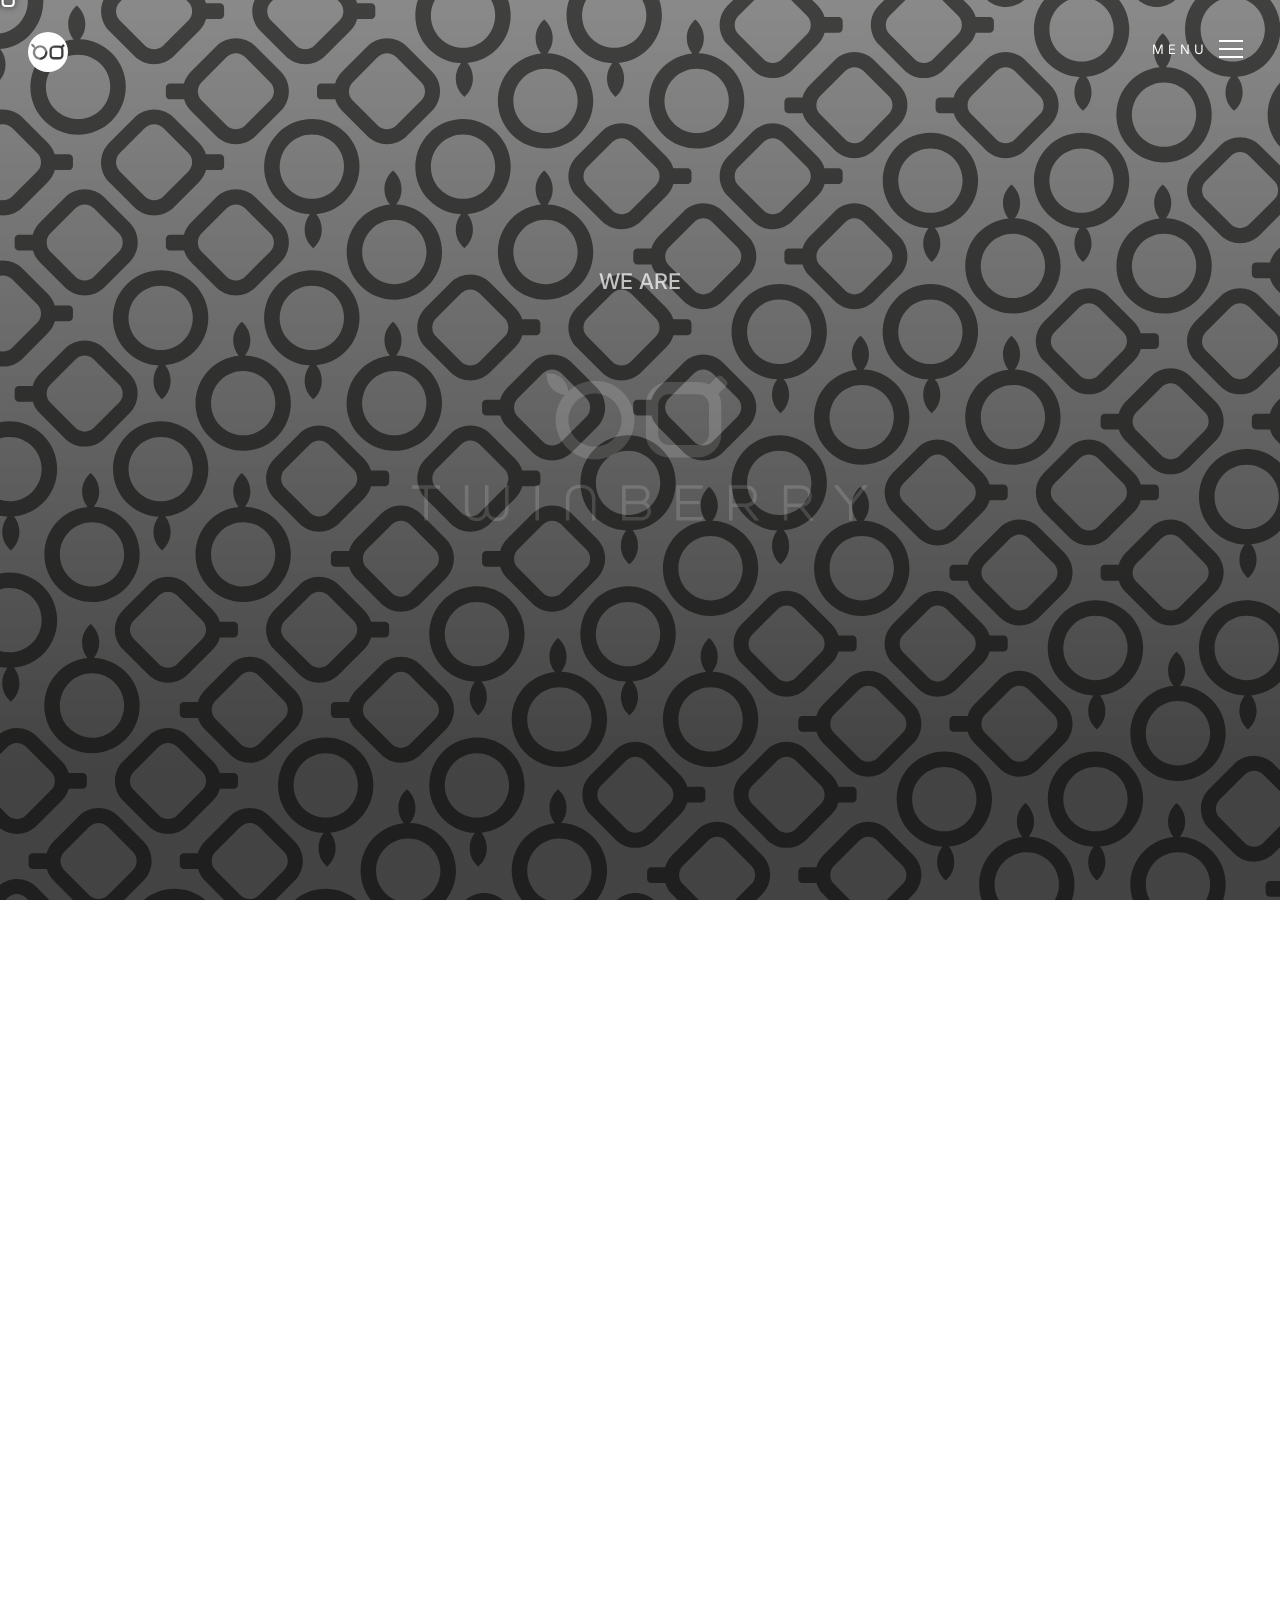
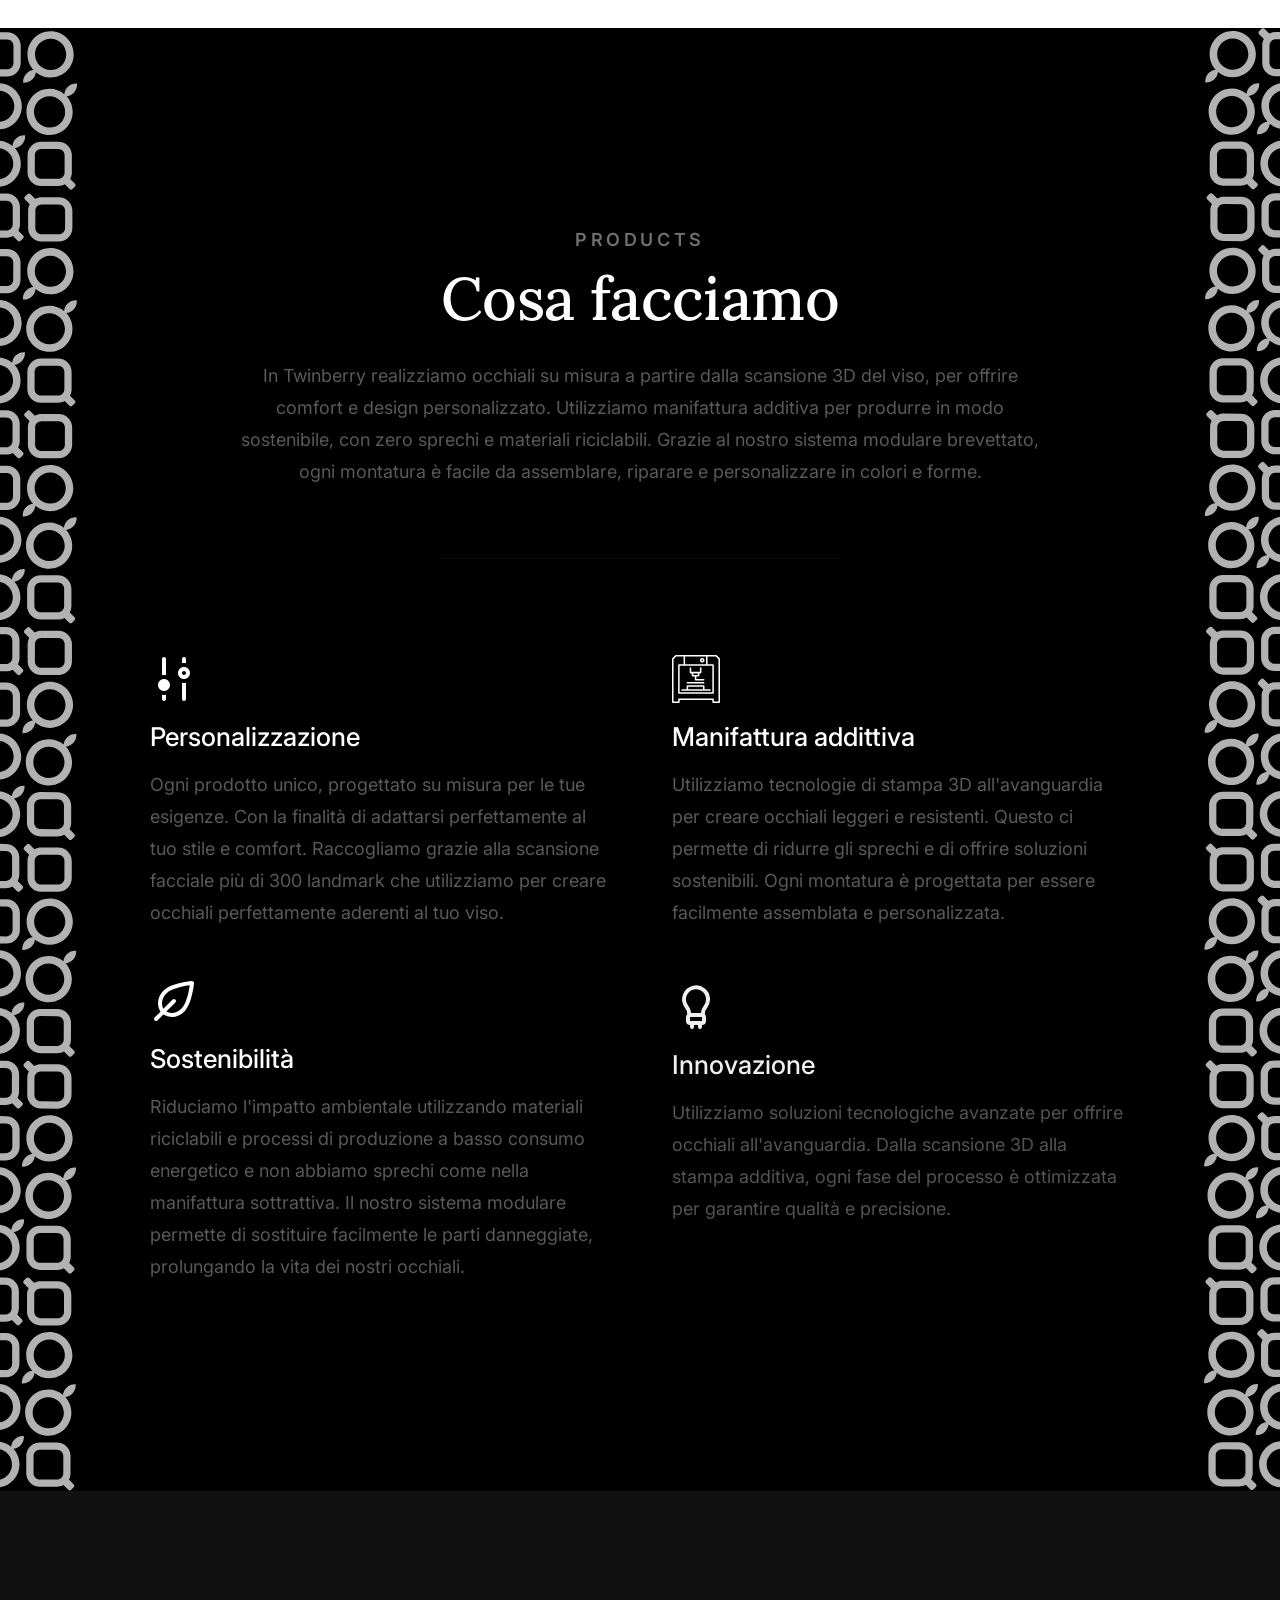
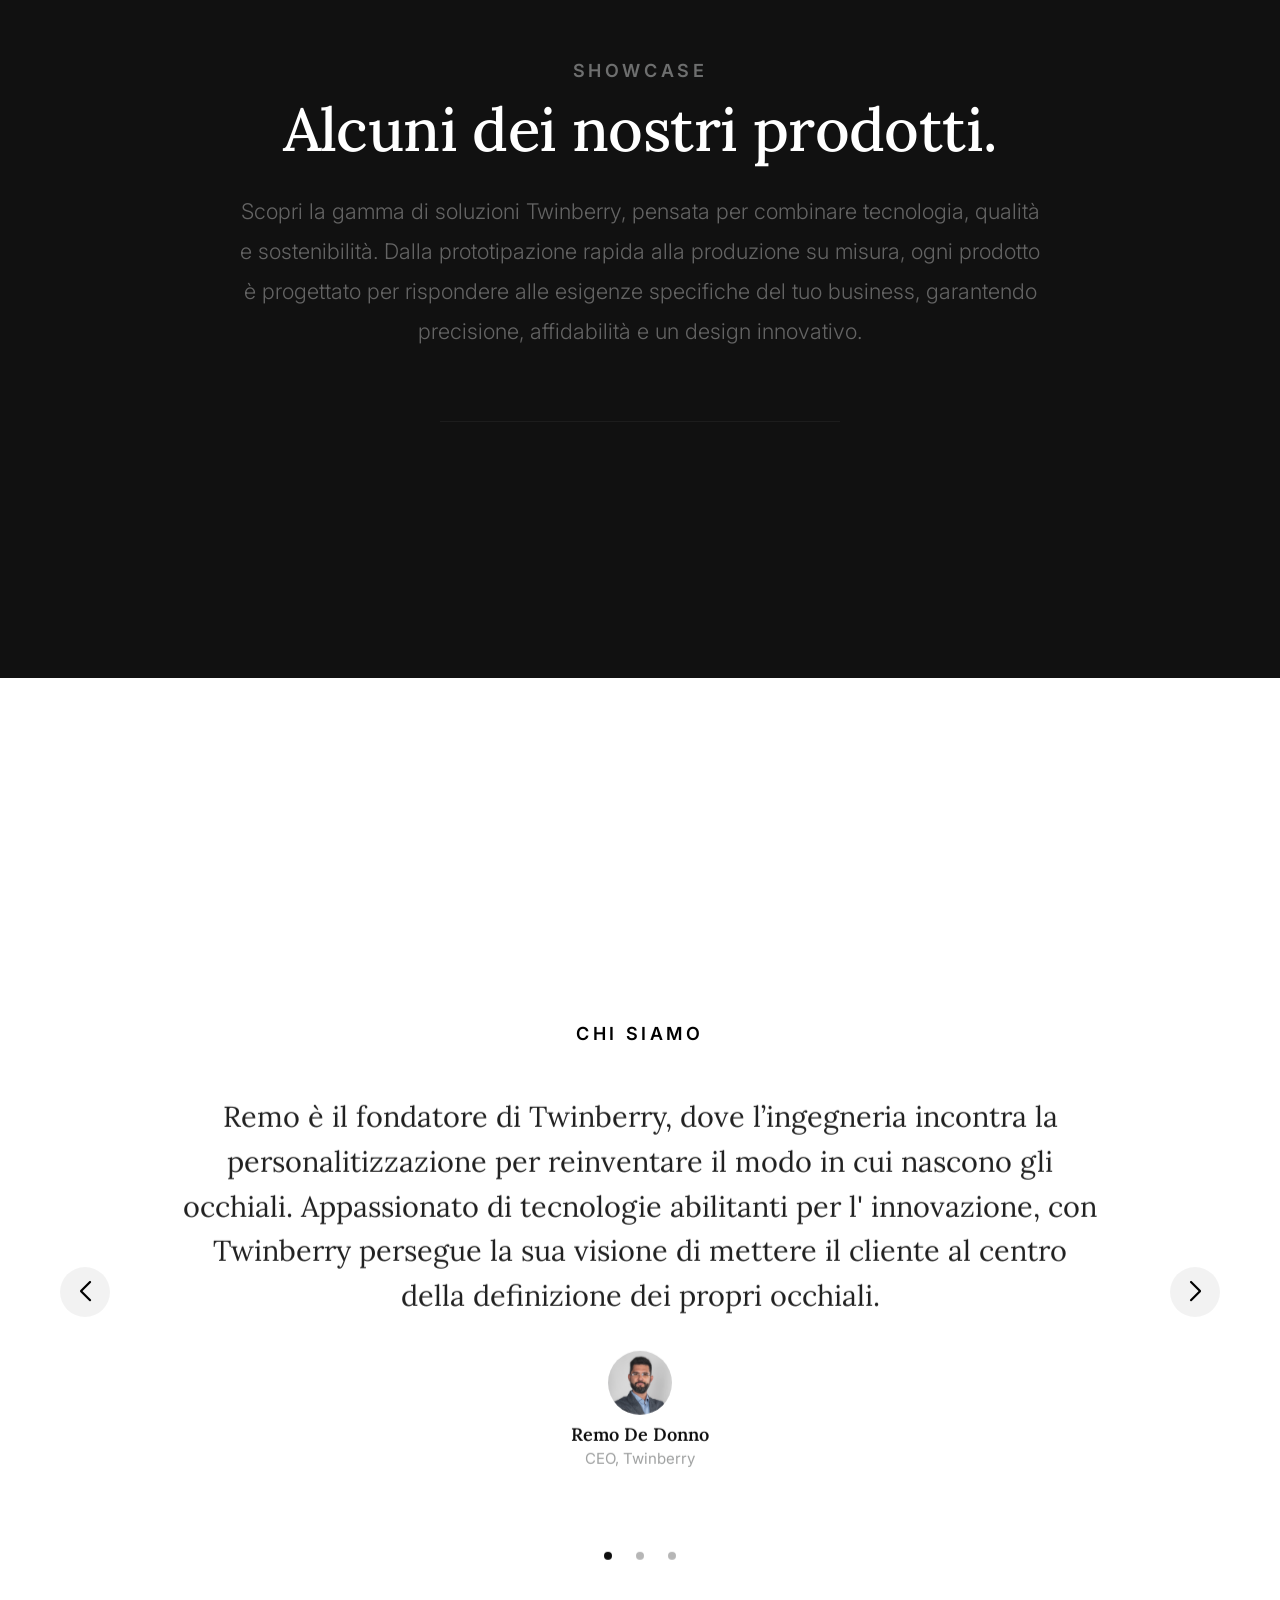
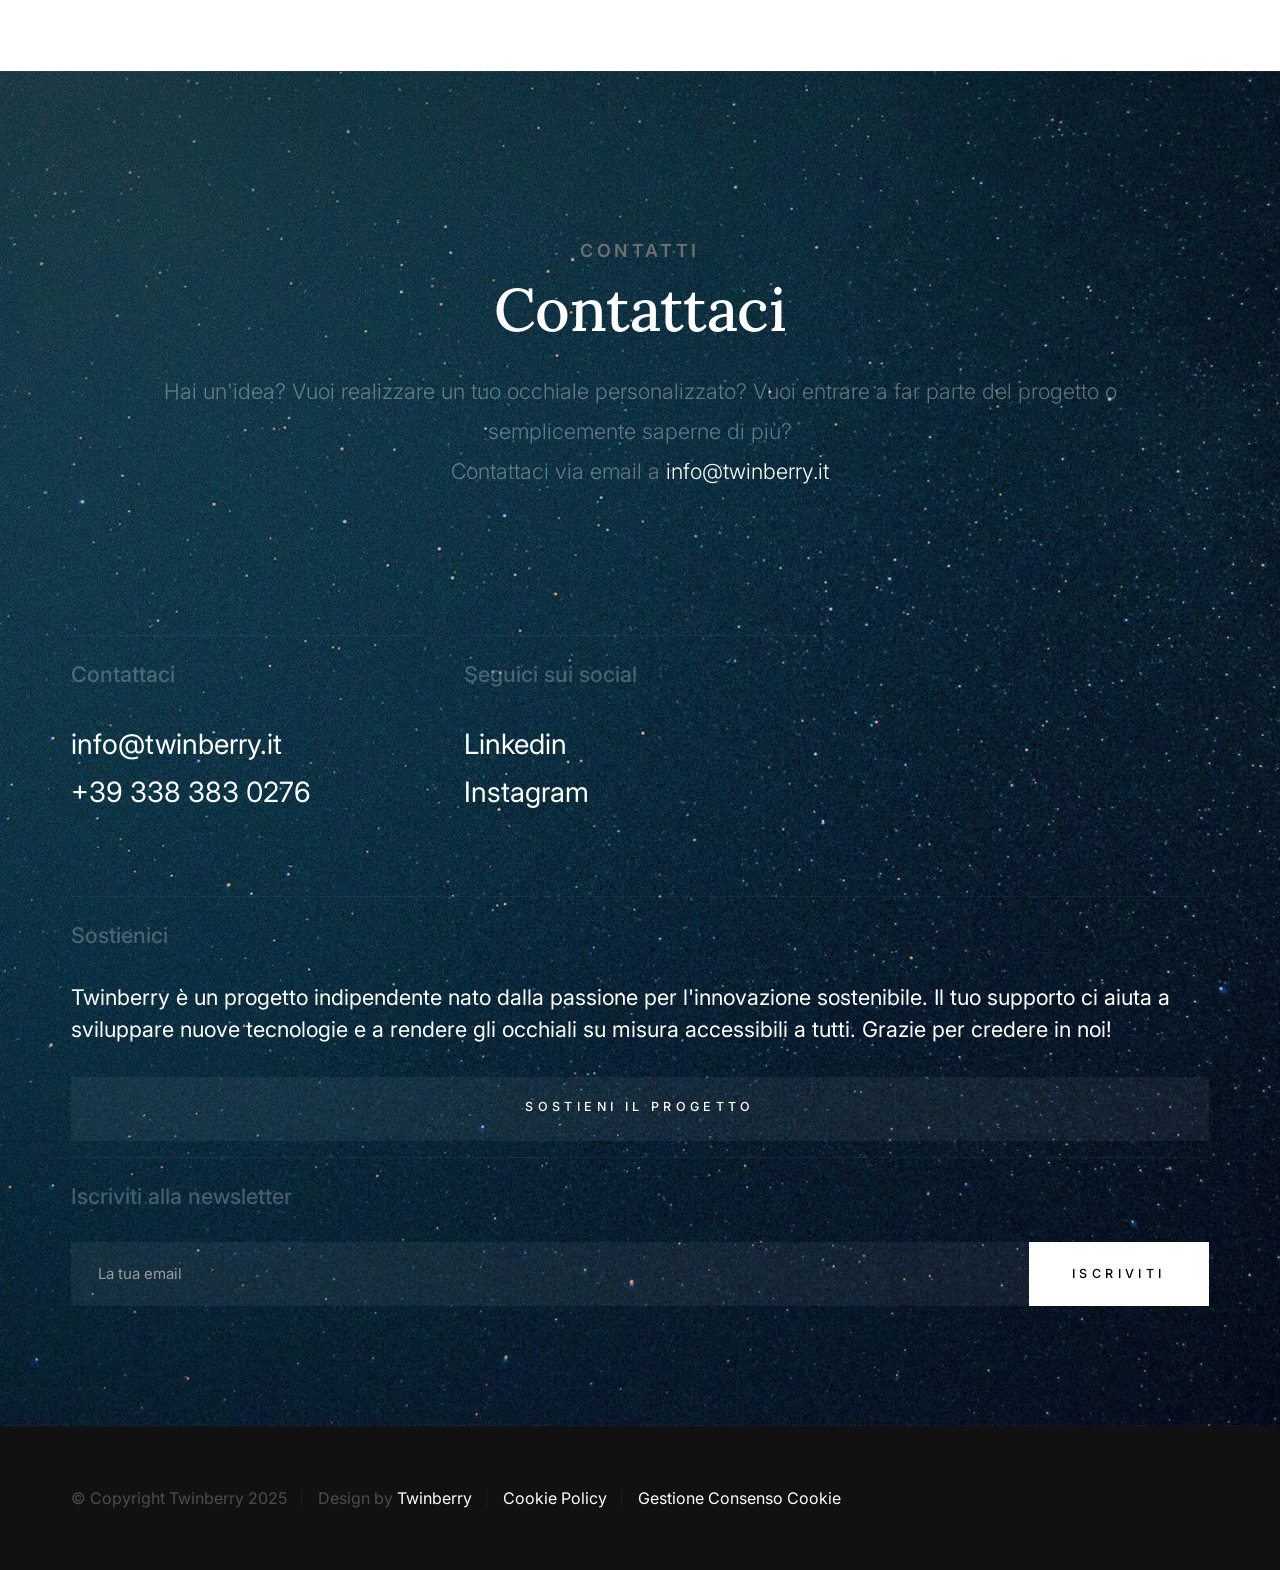
==== commit 8680f7d3: "preferenze consenso nascosto" ====
--- a/index.html
+++ b/index.html
@@ -967,6 +967,7 @@
             <span>© Copyright Twinberry 2025</span>
             <span>Design by <a href="https://www.twinberry.it">Twinberry</a></span>
             <span><a href="cookie-policy.html">Cookie Policy</a></span>
+            <span><a id="customCookieLink" href="#">Gestione Consenso Cookie</a></span>
           </div>
         </div>
 
--- a/css/cookieyes-fix.css
+++ b/css/cookieyes-fix.css
@@ -32,9 +32,8 @@
 .cky-consent-container *,
 .cky-modal *,
 .cky-consent-bar * {
-  font-family:
-    -apple-system, BlinkMacSystemFont, "Segoe UI", Roboto, Helvetica, Arial,
-    sans-serif !important;
+  font-family: -apple-system, BlinkMacSystemFont, "Segoe UI", Roboto, Helvetica,
+    Arial, sans-serif !important;
   letter-spacing: normal !important;
   text-transform: none !important;
 }
@@ -46,3 +45,61 @@
   text-transform: uppercase !important;
   letter-spacing: 0.05em !important;
 }
+
+/* Colori CookieYes: da blu a nero */
+.cky-btn-accept,
+.cky-btn-customize,
+.cky-btn-preferences {
+  background-color: #1a1a1a !important;
+  border-color: #1a1a1a !important;
+  color: #ffffff !important;
+}
+
+.cky-btn-accept:hover,
+.cky-btn-customize:hover,
+.cky-btn-preferences:hover {
+  background-color: #333333 !important;
+  border-color: #333333 !important;
+}
+
+.cky-btn-reject {
+  background-color: transparent !important;
+  border-color: #1a1a1a !important;
+  color: #1a1a1a !important;
+}
+
+.cky-btn-reject:hover {
+  background-color: #1a1a1a !important;
+  color: #ffffff !important;
+}
+
+/* Link nel banner */
+.cky-consent-bar a,
+.cky-consent-container a {
+  color: #1a1a1a !important;
+}
+
+.cky-consent-bar a:hover,
+.cky-consent-container a:hover {
+  color: #333333 !important;
+}
+
+/* Toggle switch */
+.cky-switch input:checked + .cky-slider {
+  background-color: #1a1a1a !important;
+}
+
+/* Preferenze modal */
+.cky-preference-btn-wrapper .cky-btn {
+  background-color: #1a1a1a !important;
+  border-color: #1a1a1a !important;
+}
+
+.cky-preference-btn-wrapper .cky-btn:hover {
+  background-color: #333333 !important;
+  border-color: #333333 !important;
+}
+
+.cky-btn-revisit-wrapper {
+  visibility: hidden;
+}
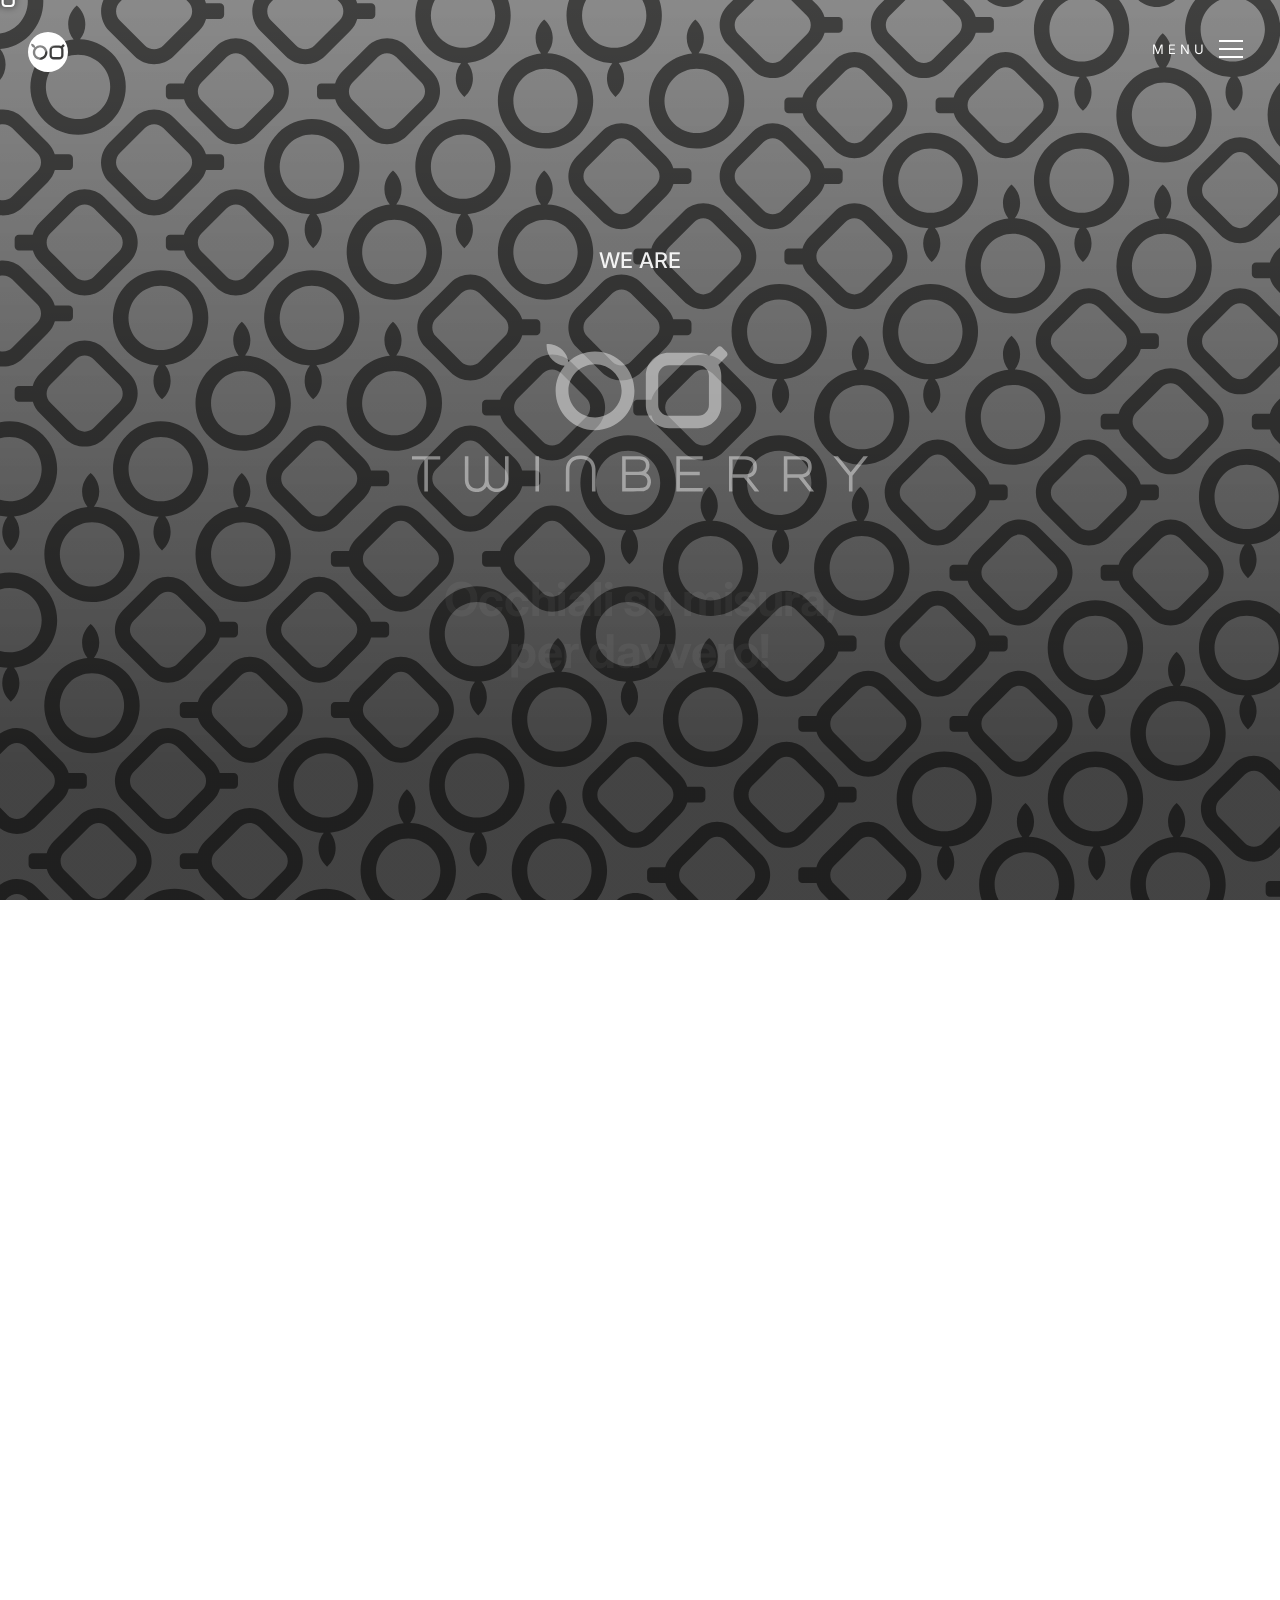
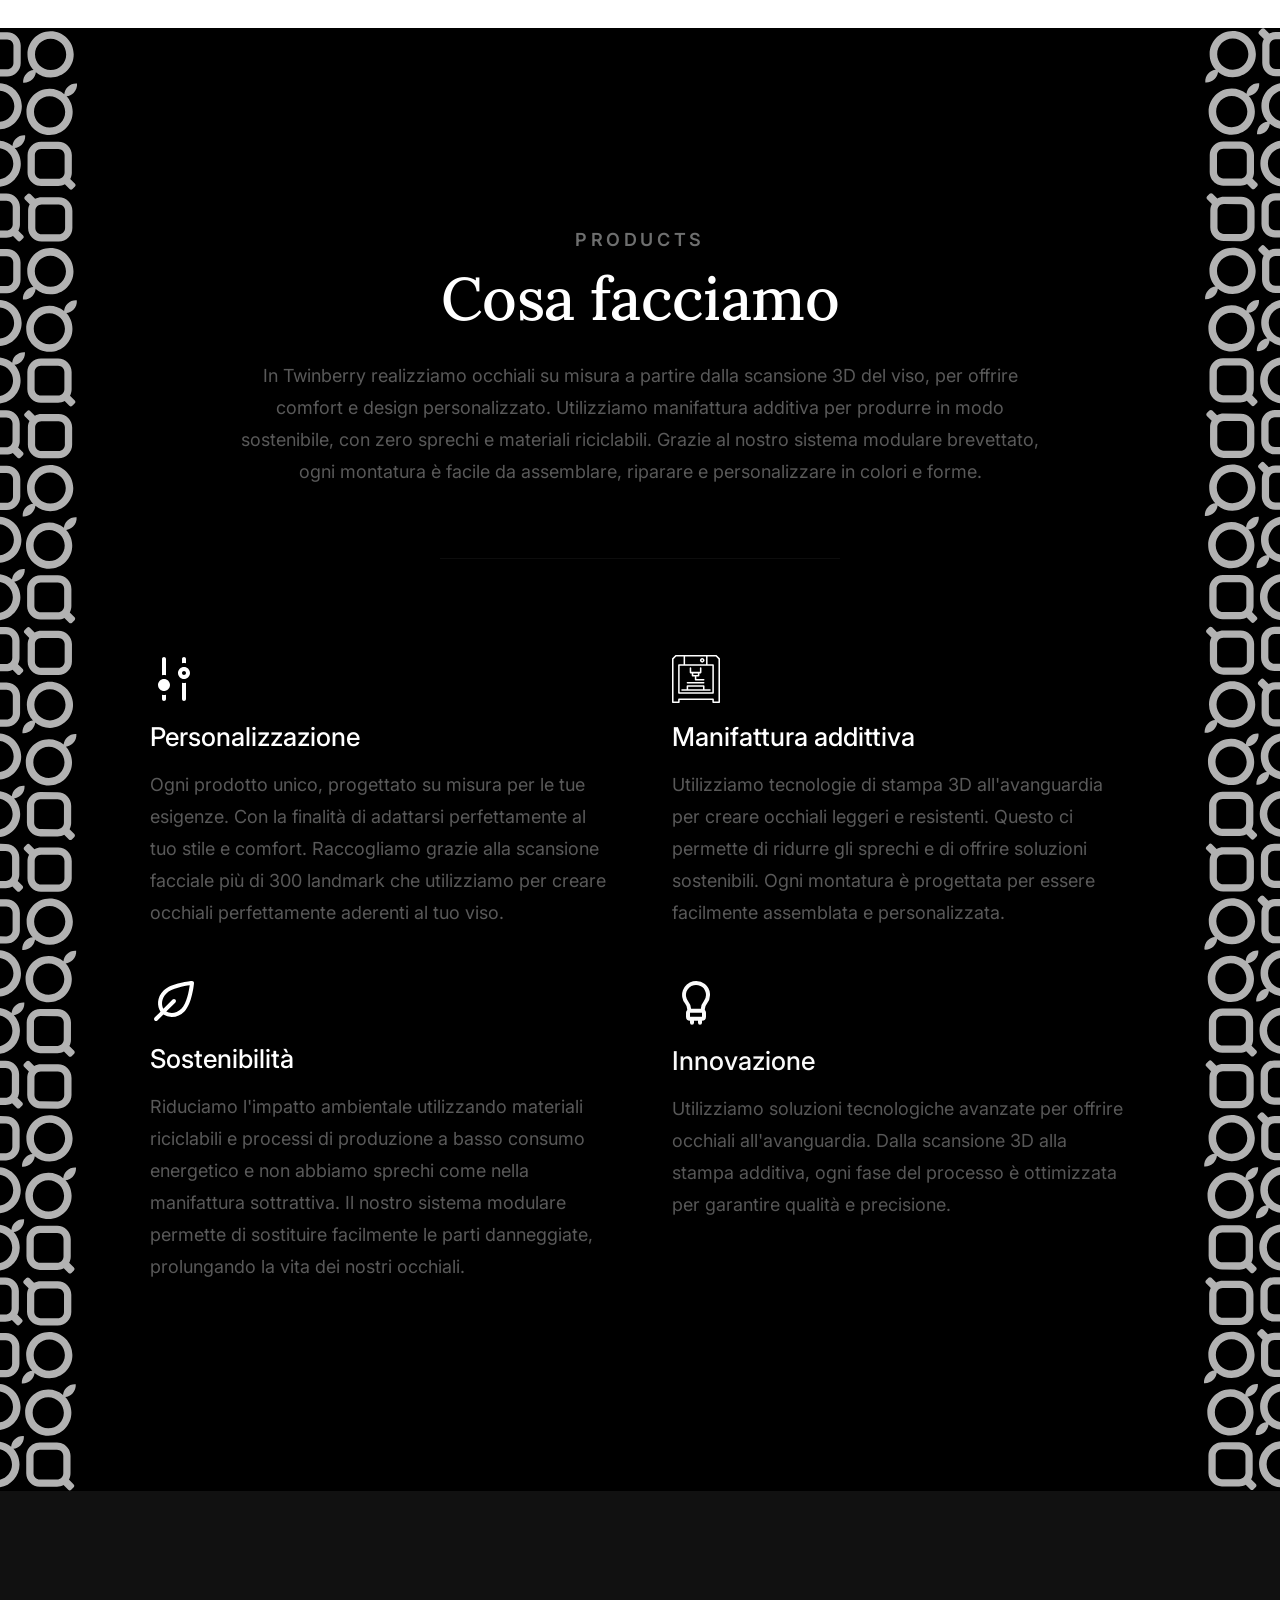
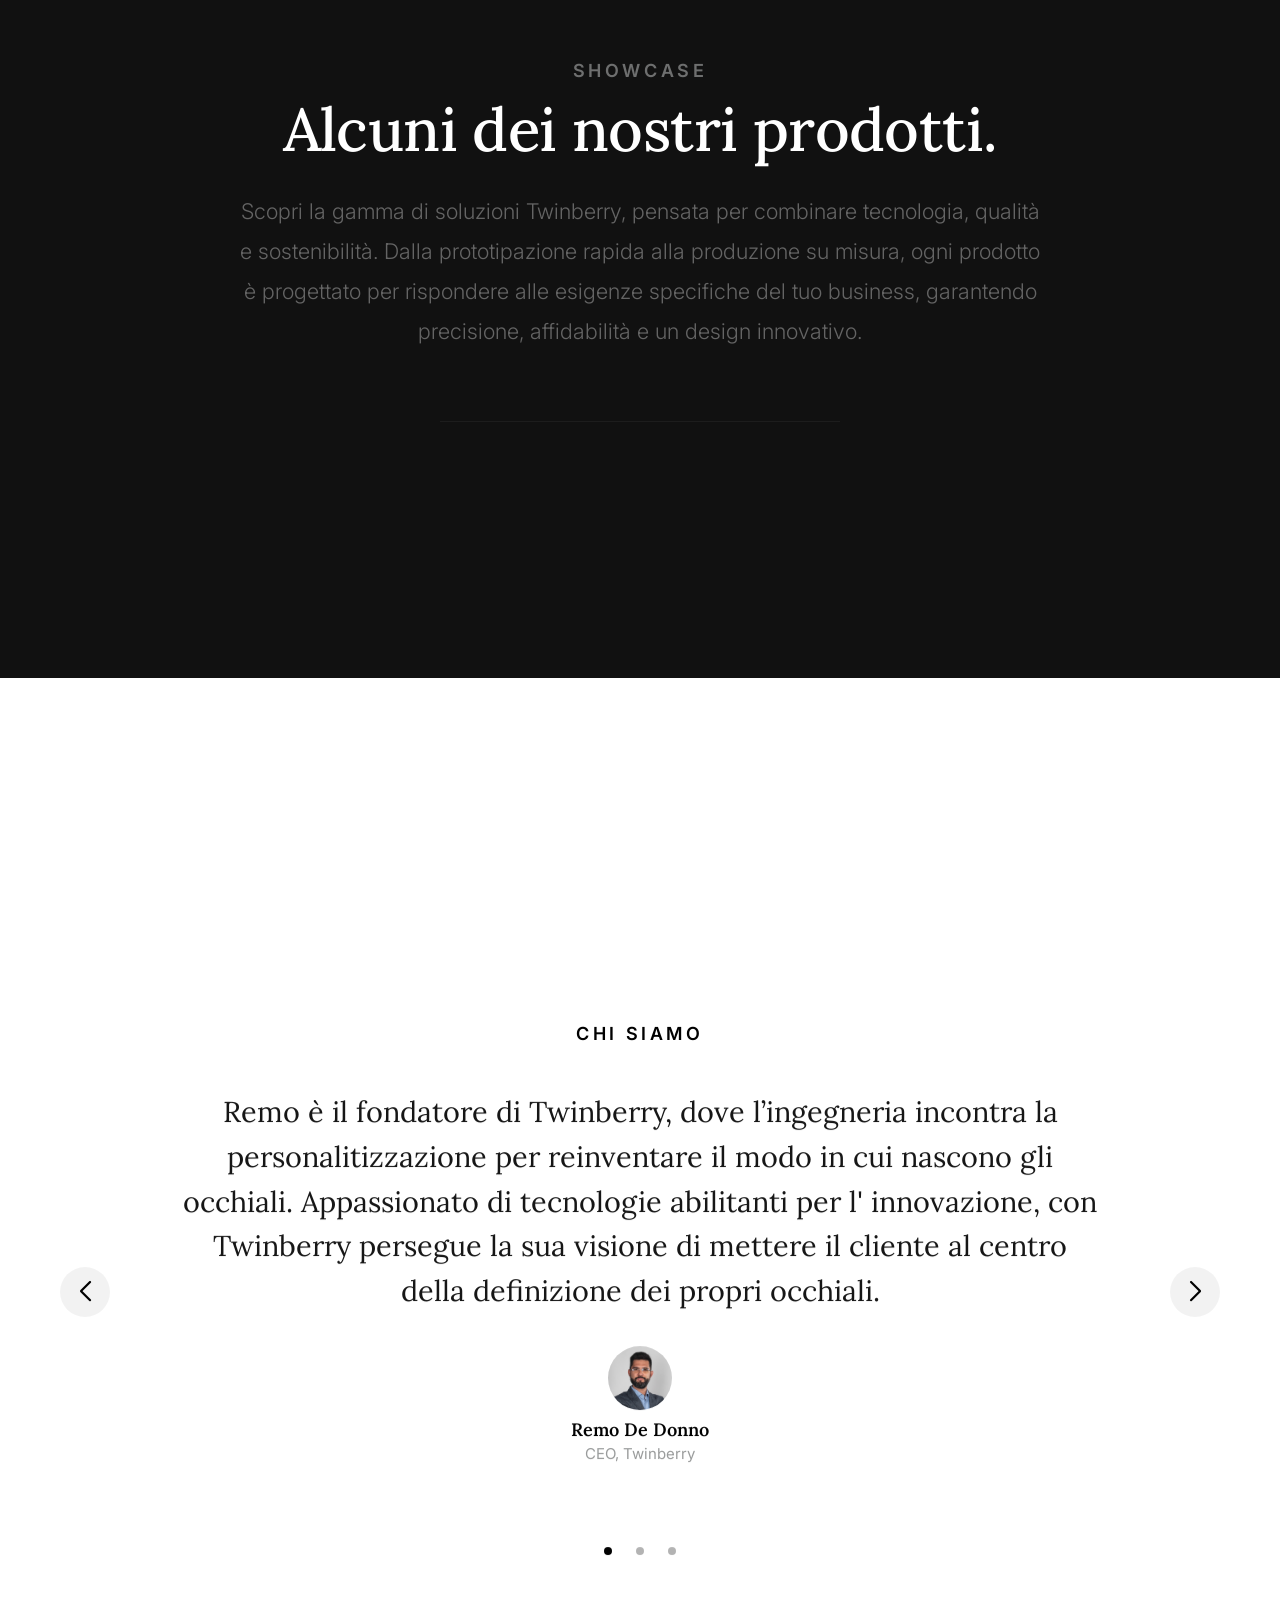
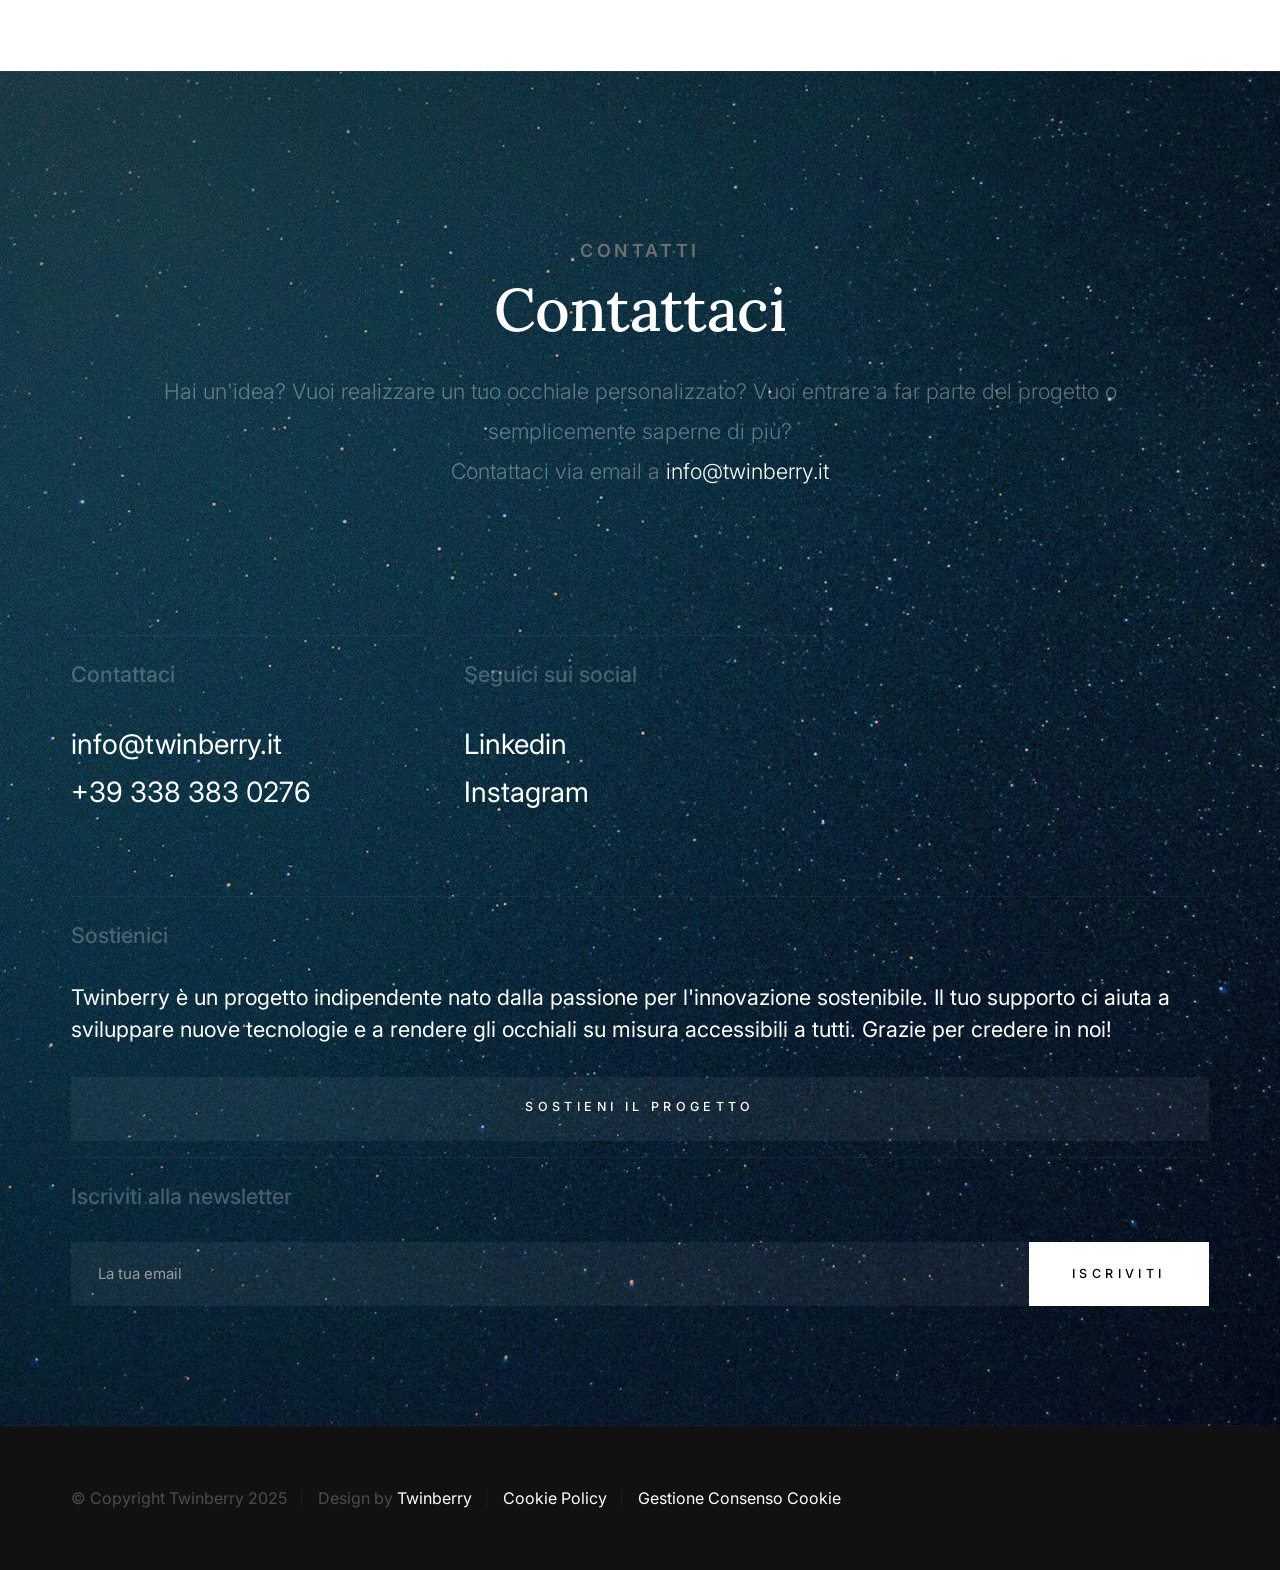
==== commit ed9d7cda: "prova fix 2" ====
--- a/index.html
+++ b/index.html
@@ -965,7 +965,7 @@
         <div class="row">
           <div class="column lg-12 ss-copyright">
             <span>© Copyright Twinberry 2025</span>
-            <span>Design by <a href="https://www.twinberry.it">Twinberry</a></span>
+            <span>Design by <a href="https://twinberry.it">Twinberry</a></span>
             <span><a href="cookie-policy.html">Cookie Policy</a></span>
             <span><a id="customCookieLink" href="#">Gestione Consenso Cookie</a></span>
           </div>
@@ -1053,5 +1053,28 @@
     ================================================== -->
     <script src="js/plugins.js"></script>
     <script src="js/main.js"></script>
+
+    <!-- CookieYes Consent Link -->
+    <script>
+      document.addEventListener('DOMContentLoaded', function() {
+        var cookieLink = document.getElementById('customCookieLink');
+        if (cookieLink) {
+          cookieLink.addEventListener('click', function(e) {
+            e.preventDefault();
+            // Metodo 1: API ufficiale CookieYes
+            if (typeof revisitCkyConsent === 'function') {
+              revisitCkyConsent();
+            } 
+            // Metodo 2: Clicca sul pulsante nascosto di revisit
+            else {
+              var revisitBtn = document.querySelector('.cky-btn-revisit-wrapper button, [data-cky-tag="revisit-consent"] button');
+              if (revisitBtn) {
+                revisitBtn.click();
+              }
+            }
+          });
+        }
+      });
+    </script>
   </body>
 </html>
--- a/css/cookieyes-fix.css
+++ b/css/cookieyes-fix.css
@@ -100,6 +100,10 @@
   border-color: #333333 !important;
 }
 
+/* Nasconde visivamente il pulsante revisit ma lo mantiene accessibile per lo script */
 .cky-btn-revisit-wrapper {
-  visibility: hidden;
+  position: fixed !important;
+  left: -9999px !important;
+  opacity: 0 !important;
+  pointer-events: none !important;
 }
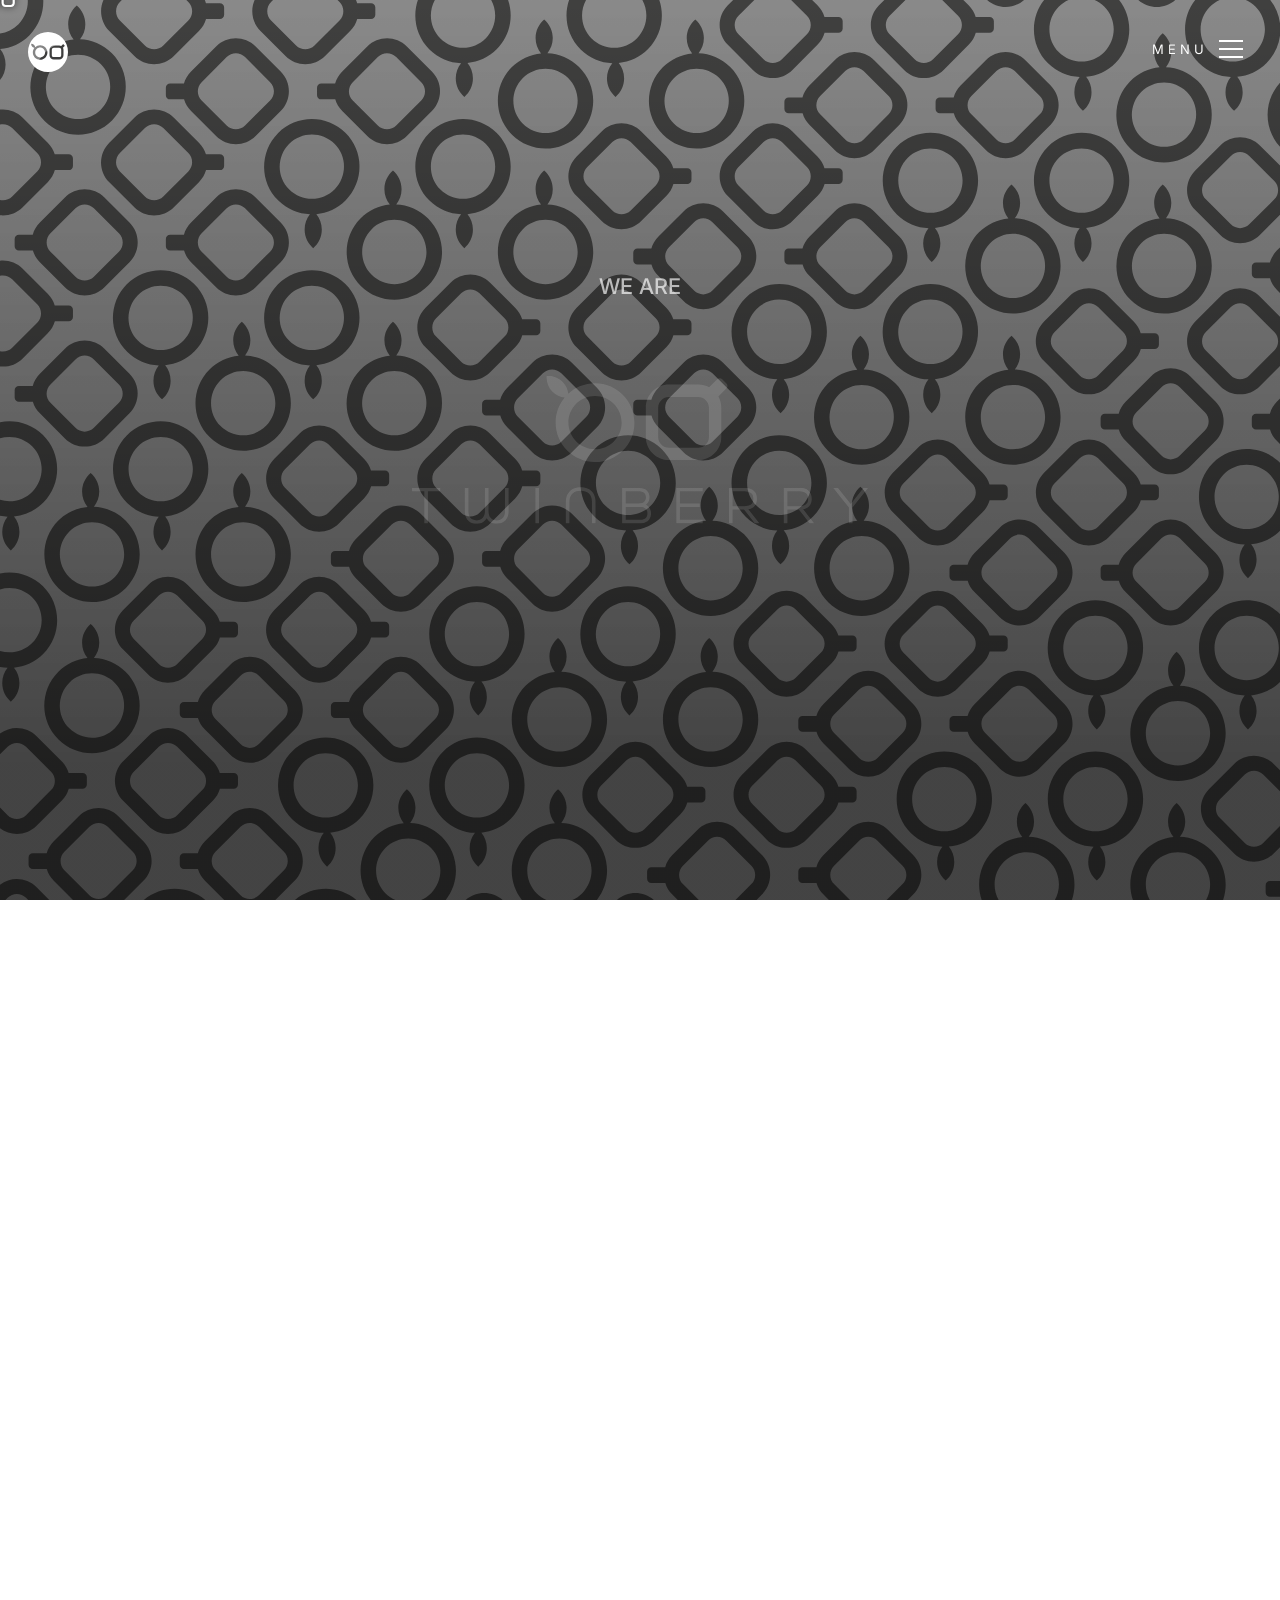
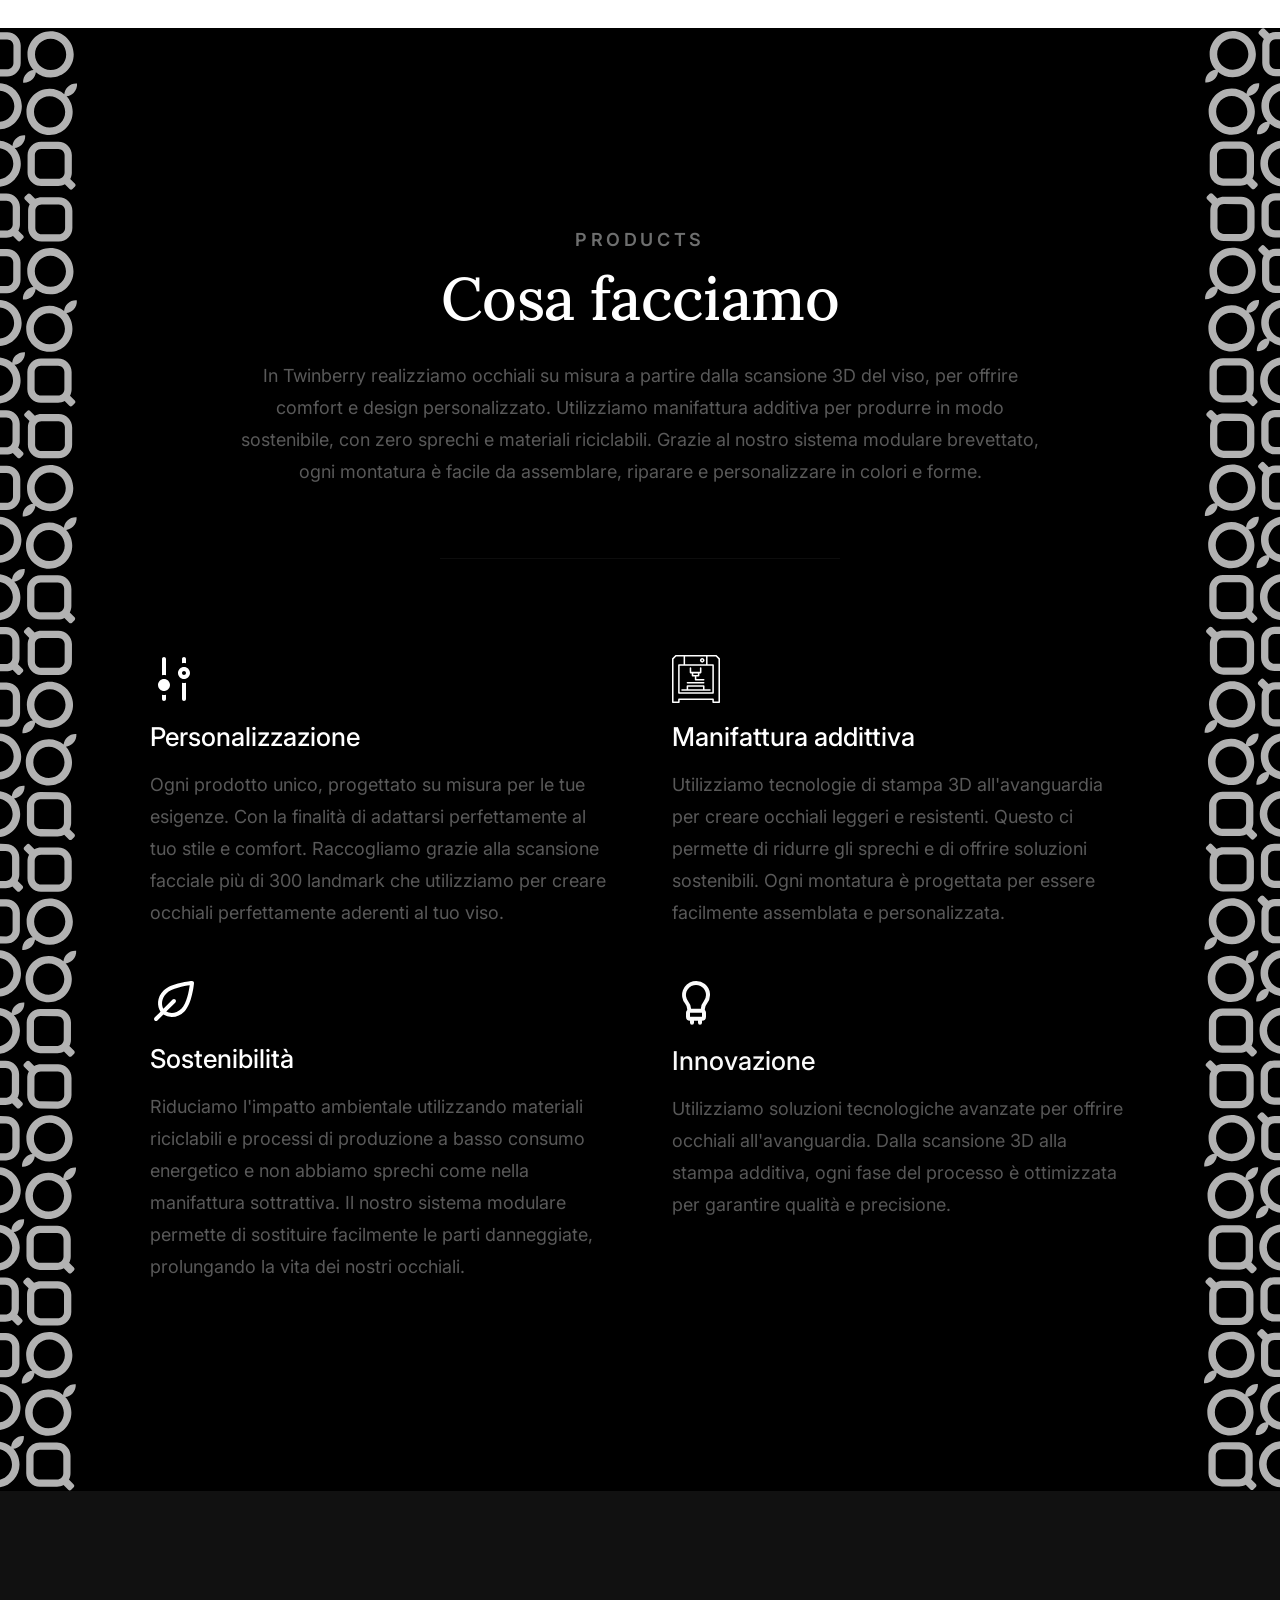
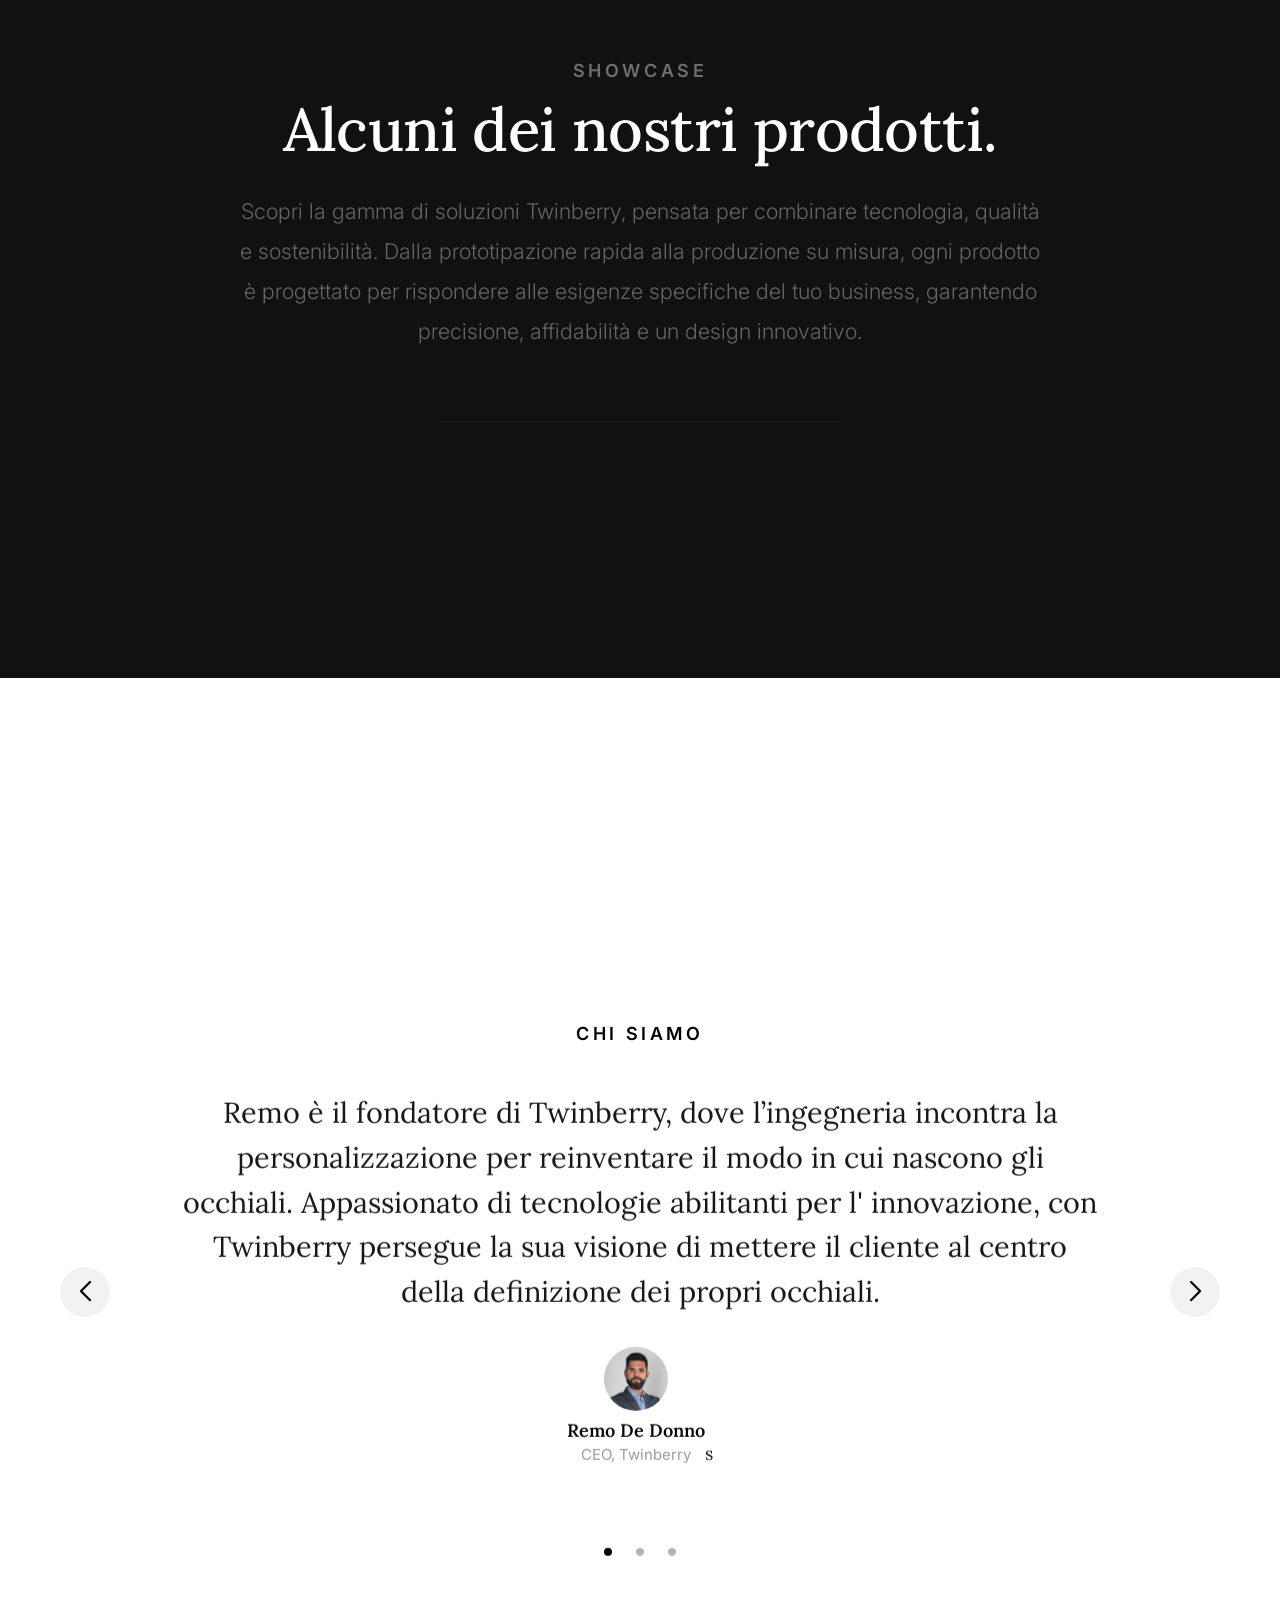
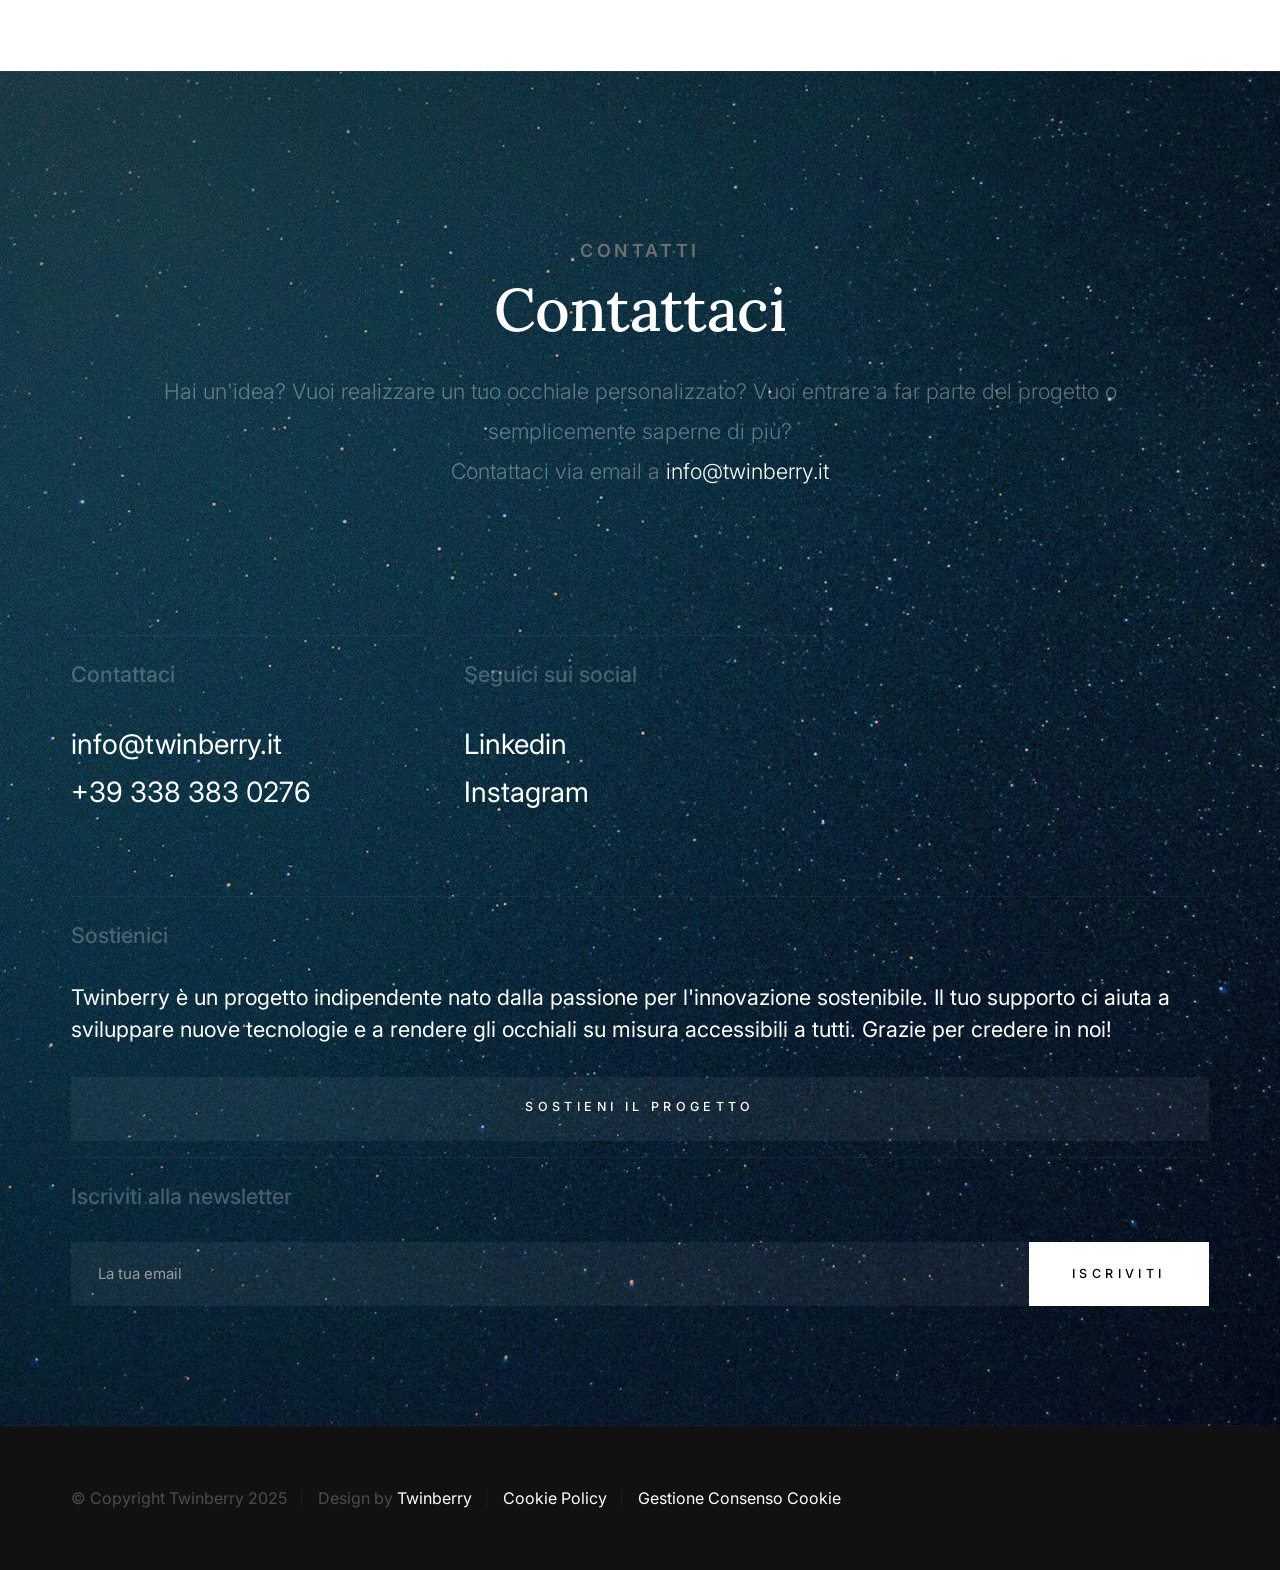
==== commit 578e51f6: "corretta scritta errata" ====
--- a/index.html
+++ b/index.html
@@ -729,7 +729,7 @@
                 <div class="swiper-wrapper">
                   <div class="testimonial-slider__slide swiper-slide">
                     <p>
-                     Remo è il fondatore di Twinberry, dove l’ingegneria incontra la personalitizzazione per reinventare il modo in cui nascono gli occhiali. Appassionato di tecnologie abilitanti per l' innovazione, con Twinberry persegue la sua visione di mettere il cliente al centro della definizione dei propri occhiali.
+                     Remo è il fondatore di Twinberry, dove l’ingegneria incontra la personalizzazione per reinventare il modo in cui nascono gli occhiali. Appassionato di tecnologie abilitanti per l' innovazione, con Twinberry persegue la sua visione di mettere il cliente al centro della definizione dei propri occhiali.
                     </p>
                     <div class="testimonial-slider__author">
                       <img
@@ -741,7 +741,7 @@
                         <strong>Remo De Donno</strong>
                         <span>CEO, Twinberry</span>
                       </cite>
-                    </div>
+                    </div>s
                   </div>
                   <!-- end testimonial-slider__slide -->
 
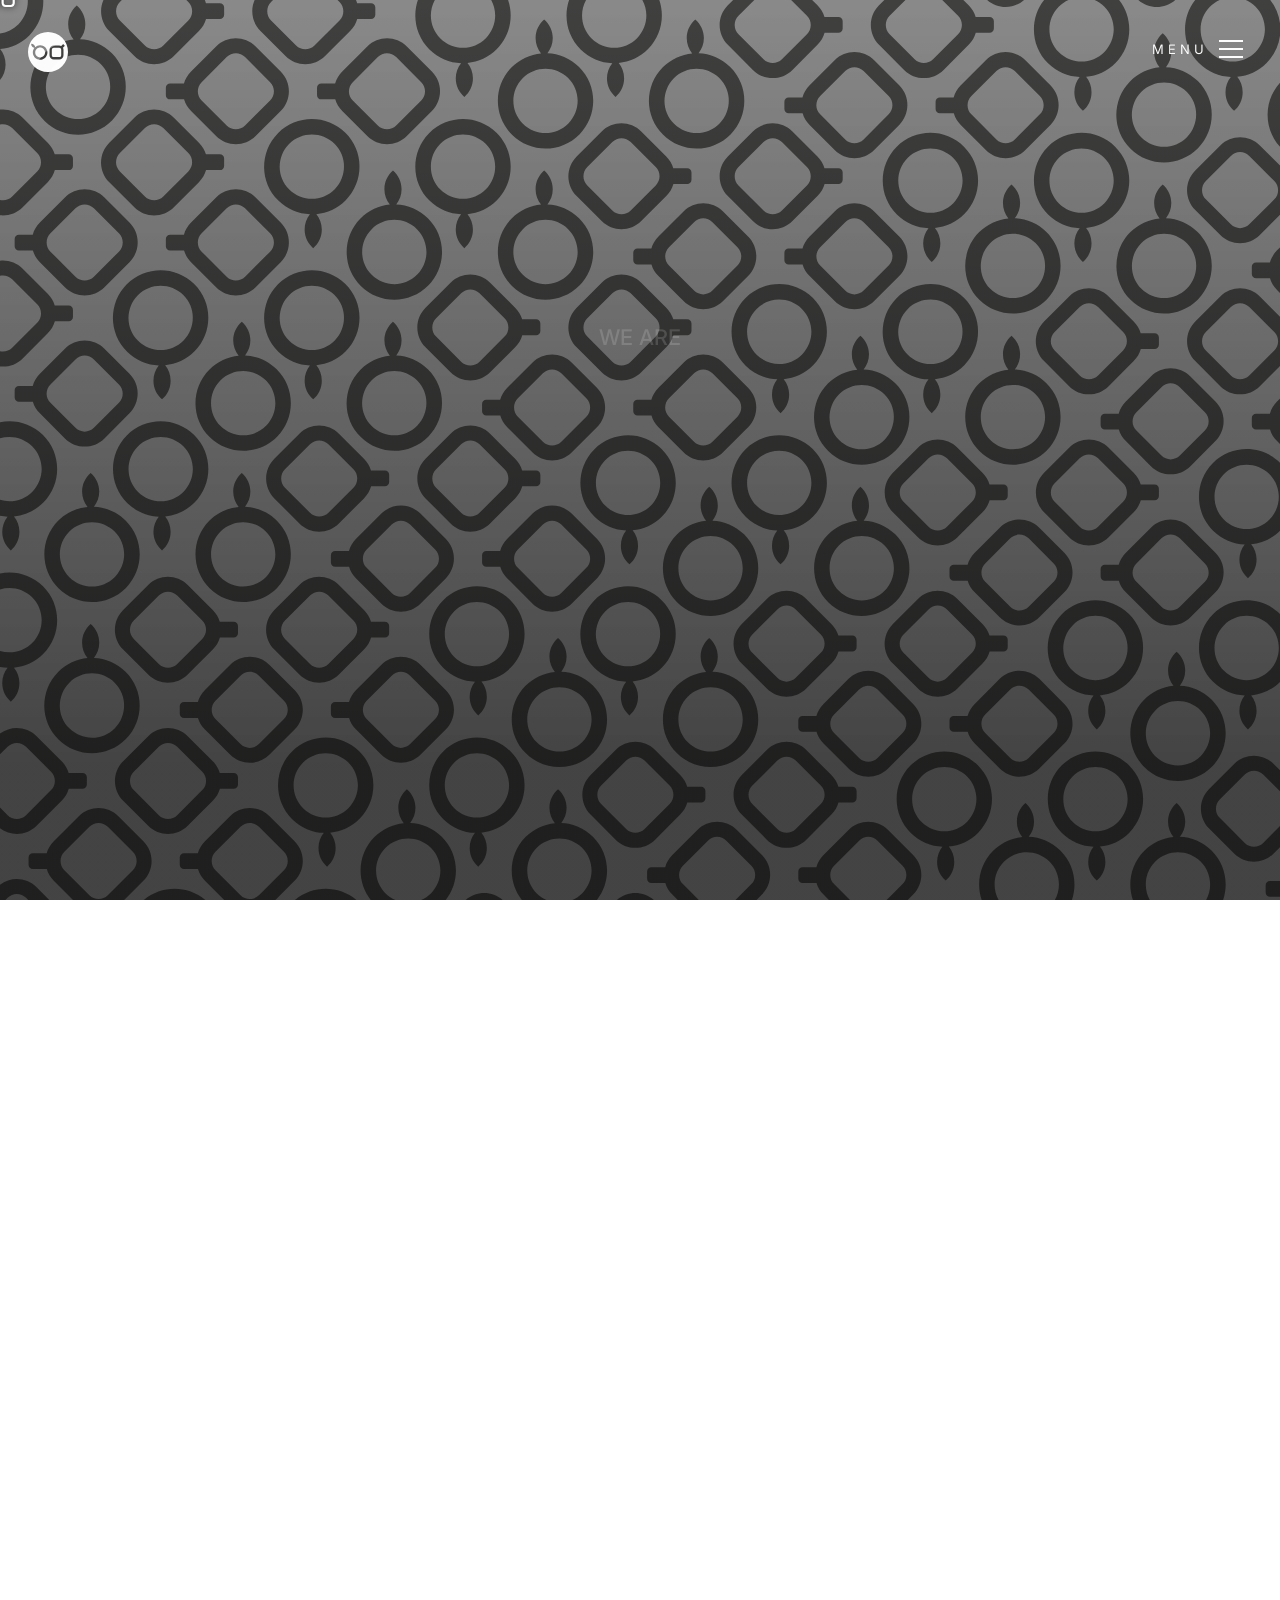
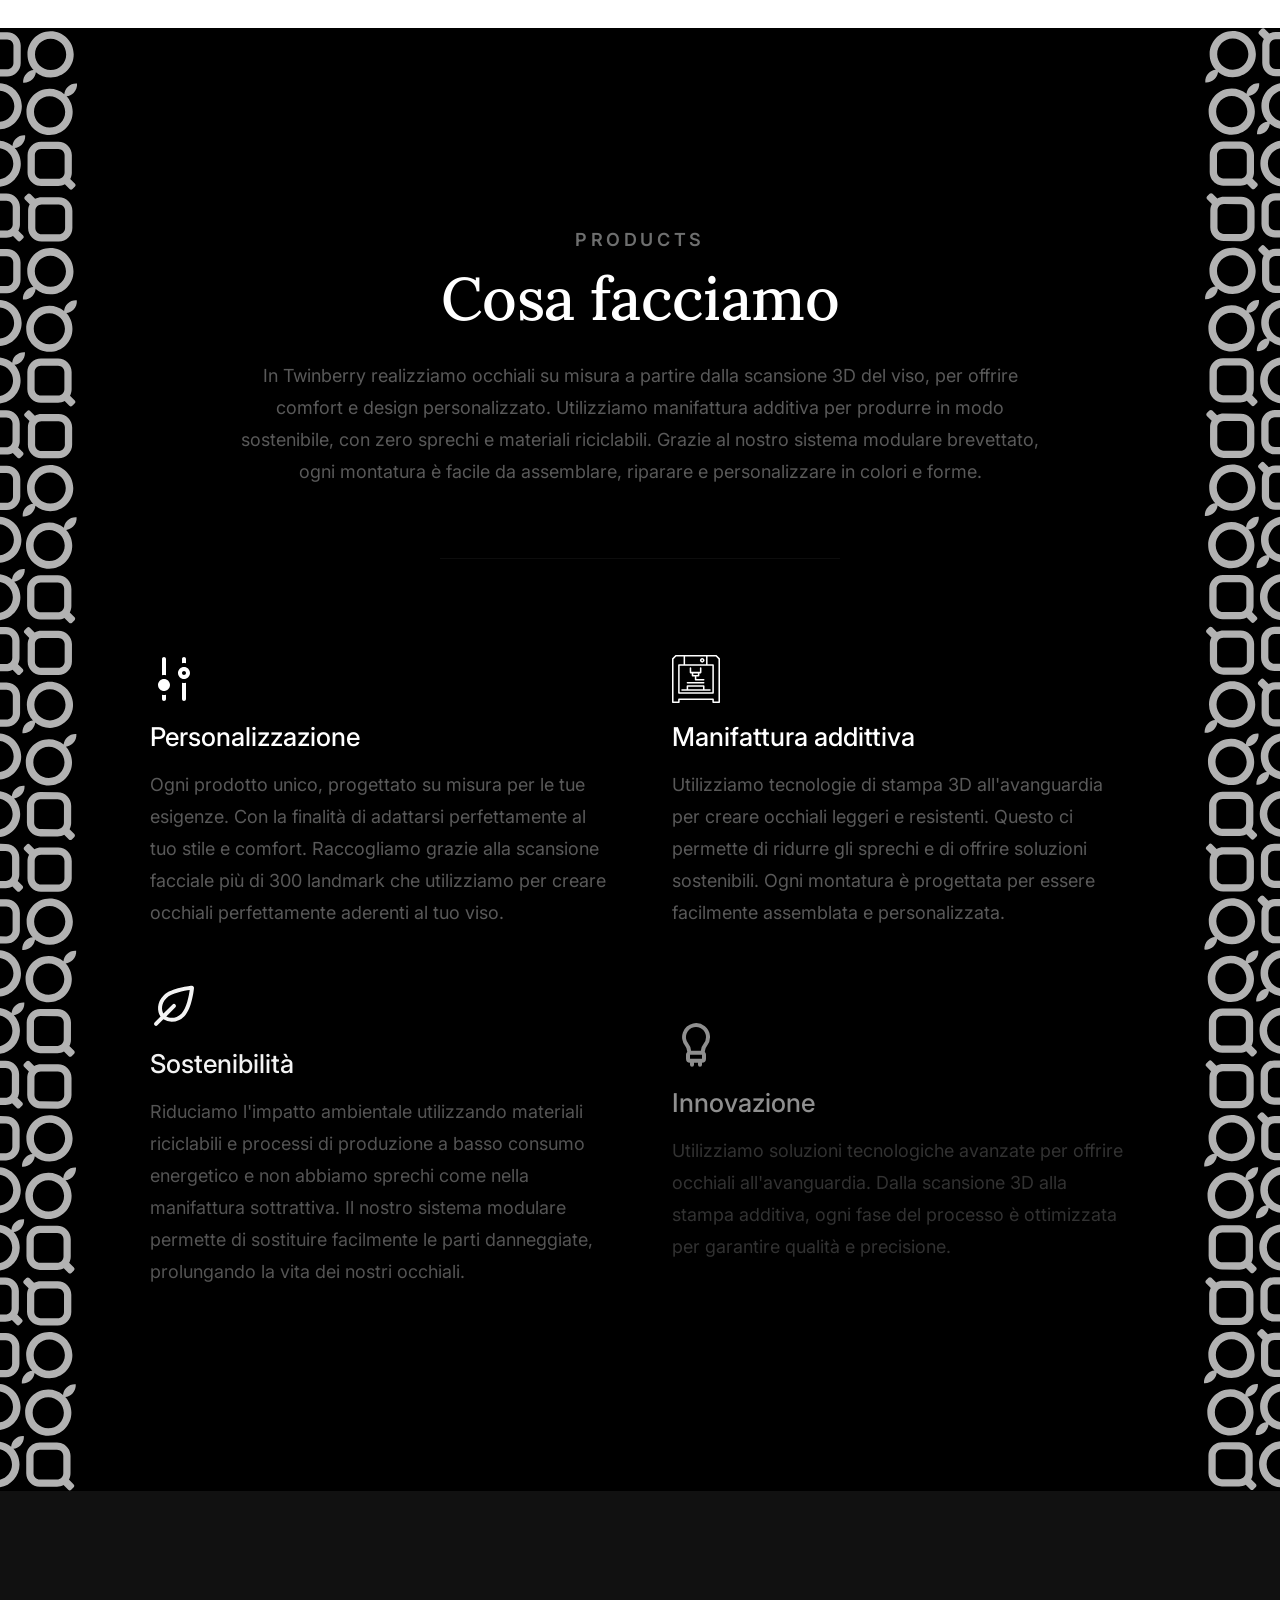
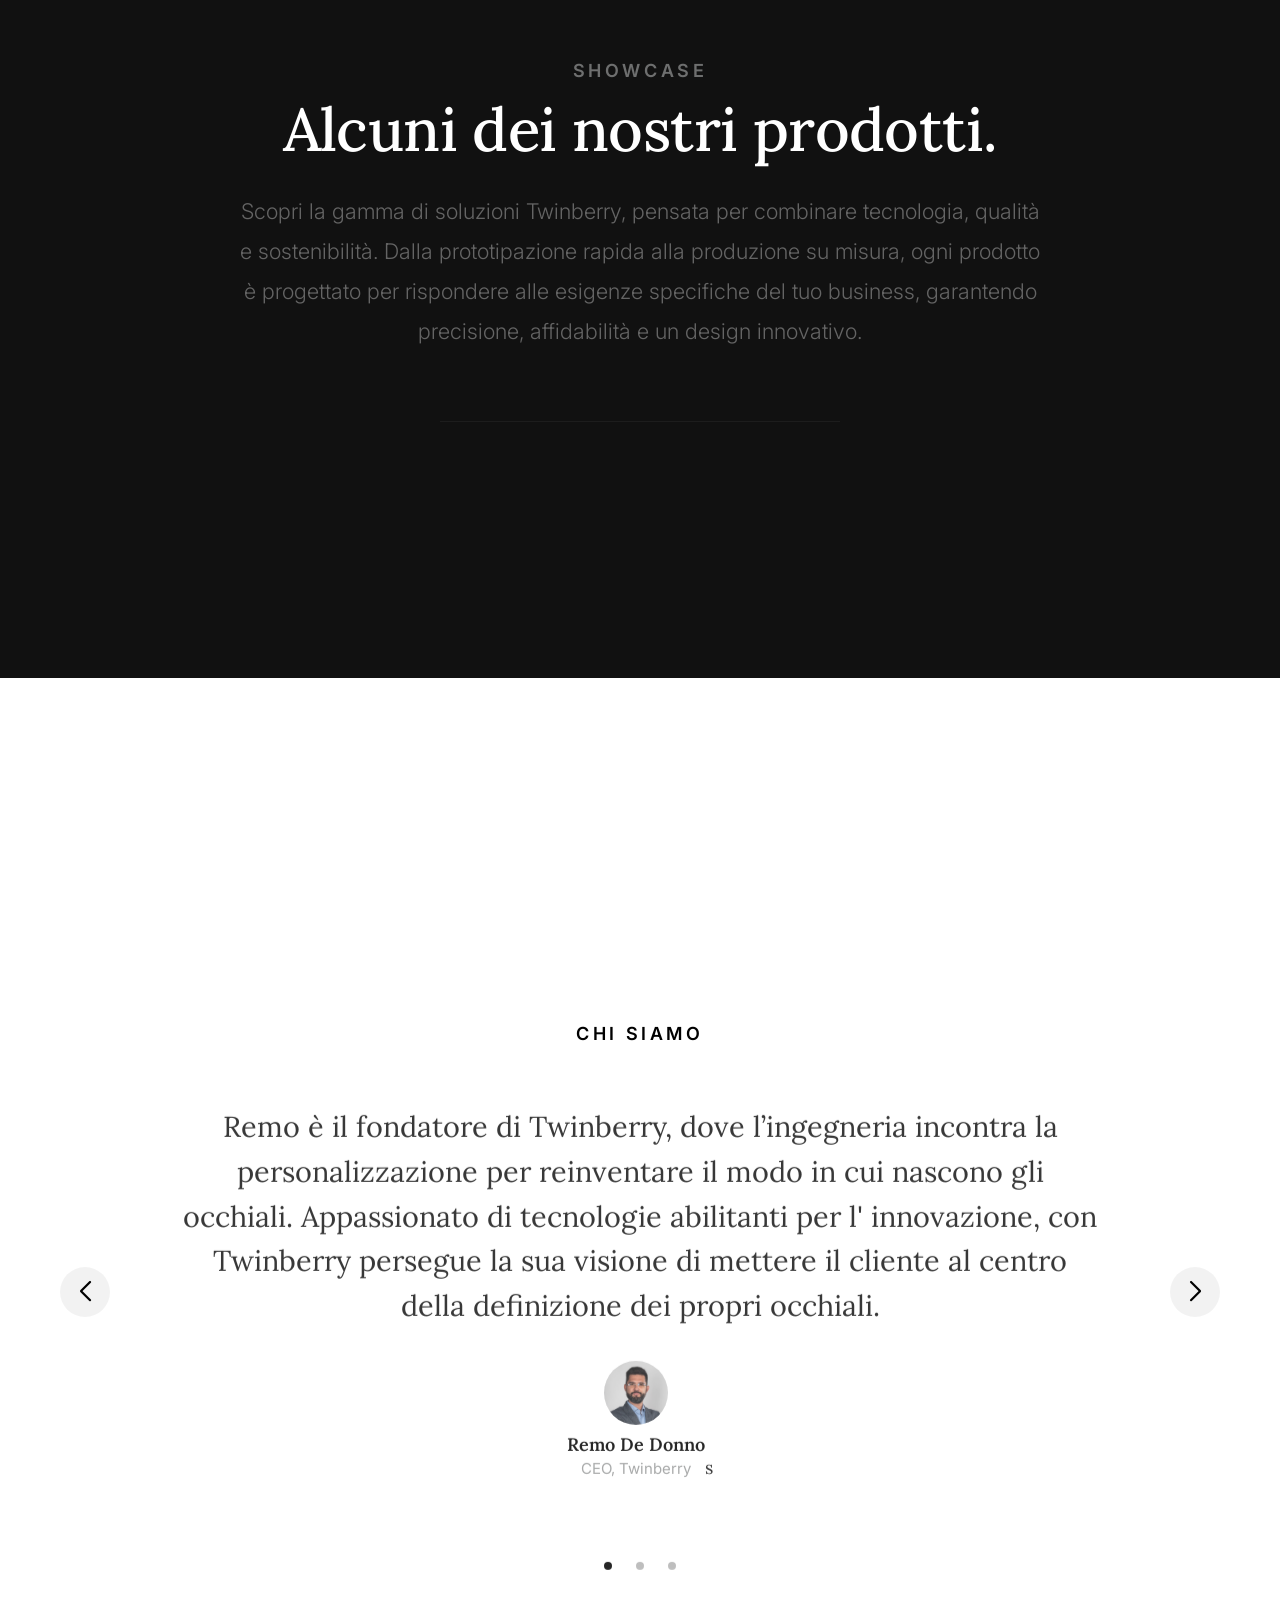
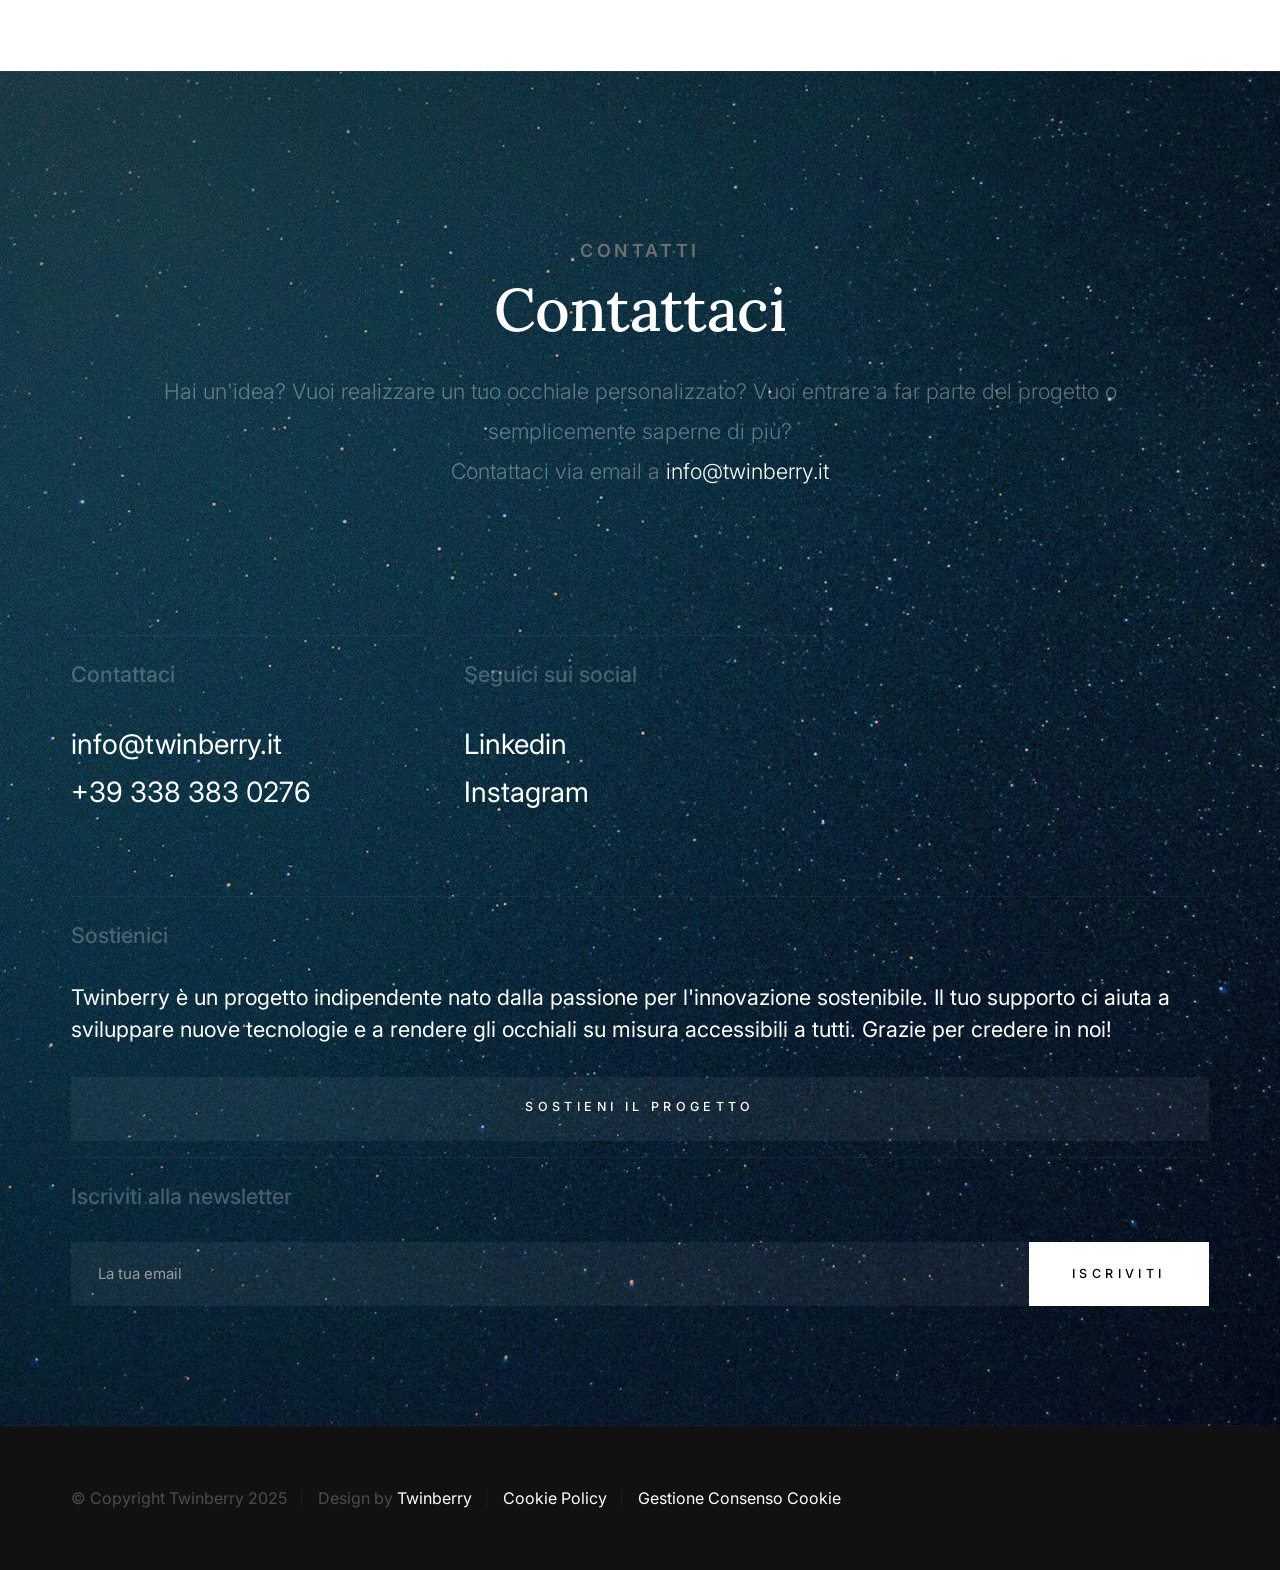
==== commit 29b14a7e: "redesing-2026" ====
--- a/index.html
+++ b/index.html
@@ -1,12 +1,18 @@
 <!DOCTYPE html>
-<html lang="en" class="no-js">
+<html lang="it" class="no-js">
   <head>
     <!--- basic page needs
     ================================================== -->
     <meta charset="utf-8" />
     <meta name="viewport" content="width=device-width, initial-scale=1" />
-    <title>Twinberry</title>
-
+    <title>Twinberry – Occhiali su misura con scansione 3D</title>
+<meta name="description" content="Twinberry crea occhiali su misura tramite scansione 3D del volto, stampa 3D additiva e design modulare. Tecnologia, sostenibilità e personalizzazione per clienti e investitori.">
+<link rel="canonical" href="https://twinberry.it/" />
+<meta property="og:title" content="Twinberry – Occhiali su misura">
+<meta property="og:description" content="Scansione 3D, stampa 3D additiva e design modulare per occhiali personalizzati.">
+<meta property="og:image" content="https://twinberry.it/images/loghi/LOGOTBbianco.svg">
+<meta property="og:url" content="https://twinberry.it/">
+<meta property="og:type" content="website">
     <script>
       document.documentElement.classList.remove("no-js");
       document.documentElement.classList.add("js");
@@ -56,7 +62,8 @@
 
     <!-- page wrap
     ================================================== -->
-    <div id="page" class="s-pagewrap">
+    <header class="s-header" role="banner">
+  <div id="page" class="s-pagewrap">
       <!-- # site header 
         ================================================== -->
       <header class="s-header">
@@ -71,7 +78,7 @@
           <span class="s-header__menu-icon"></span>
         </a>
 
-        <nav class="s-header__nav">
+        <nav class="s-header__nav" role="navigation" aria-label="Main navigation">
           <a href="#0" class="s-header__nav-close-btn" title="close"
             ><span>Chiudi</span></a
           >
@@ -133,7 +140,7 @@
 
       <!-- # site-content
         ================================================== -->
-      <section id="content" class="s-content">
+      <main id="content" class="s-content" role="main">
         <!-- intro
             ----------------------------------------------- -->
         <section id="intro" class="s-intro target-section">
@@ -409,12 +416,12 @@
                       data-size="1050x700"
                     >
                       <img
-                        src="images/portfolio/gallery/occhiali.jpg"
+                        src="images/portfolio/occhiali.jpg"
                         srcset="
                           images/portfolio/occhiali.jpg    1x,
                           images/portfolio/occhiali@2x.jpg 2x
                         "
-                        alt=""
+                        alt="Twinberry product image" loading="lazy" decoding="async"
                       />
                     </a>
                   </div>
@@ -467,7 +474,8 @@
                           images/portfolio/yellowwall.jpg    1x,
                           images/portfolio/yellowwall@2x.jpg 2x
                         "
-                        alt=""
+                        alt="Twinberry product image"
+                        loading="lazy"
                       />
                     </a>
                   </div>
@@ -519,7 +527,8 @@
                           images/portfolio/architecture.jpg    1x,
                           images/portfolio/architecture@2x.jpg 2x
                         "
-                        alt=""
+                        alt="Twinberry product image"
+                        loading="lazy"
                       />
                     </a>
                   </div>
@@ -571,7 +580,8 @@
                           images/portfolio/minimalismo.jpg    1x,
                           images/portfolio/minimalismo@2x.jpg 2x
                         "
-                        alt=""
+                        alt="Twinberry product image"
+                        loading="lazy"
                       />
                     </a>
                   </div>
@@ -623,7 +633,8 @@
                           images/portfolio/skaterboy.jpg    1x,
                           images/portfolio/skaterboy@2x.jpg 2x
                         "
-                        alt=""
+                        alt="Twinberry product image"
+                        loading="lazy"
                       />
                     </a>
                   </div>
@@ -675,7 +686,8 @@
                           images/portfolio/salad.jpg    1x,
                           images/portfolio/salad@2x.jpg 2x
                         "
-                        alt=""
+                        alt="Twinberry product image"
+                        loading="lazy"
                       />
                     </a>
                   </div>
@@ -825,28 +837,28 @@
                 <div class="swiper-container clients" data-animate-el>
                   <div class="swiper-wrapper clients__content">
                     <a href="#0" title="" class="swiper-slide clients__slide"
-                      ><img src="images/icons/clients/dropbox.svg"
+                      ><img src="images/icons/clients/dropbox.svg" alt="Dropbox logo" loading="lazy" decoding="async"
                     /></a>
                     <a href="#0" title="" class="swiper-slide clients__slide"
-                      ><img src="images/icons/clients/atom.svg"
+                      ><img src="images/icons/clients/atom.svg" alt="Atom logo" loading="lazy" decoding="async"
                     /></a>
                     <a href="#0" title="" class="swiper-slide clients__slide"
-                      ><img src="images/icons/clients/github.svg"
+                      ><img src="images/icons/clients/github.svg" alt="GitHub logo" loading="lazy" decoding="async"
                     /></a>
                     <a href="#0" title="" class="swiper-slide clients__slide"
-                      ><img src="images/icons/clients/redhat.svg"
+                      ><img src="images/icons/clients/redhat.svg" alt="Red Hat logo" loading="lazy" decoding="async"
                     /></a>
                     <a href="#0" title="" class="swiper-slide clients__slide"
-                      ><img src="images/icons/clients/medium.svg"
+                      ><img src="images/icons/clients/medium.svg" alt="Medium logo" loading="lazy" decoding="async"
                     /></a>
                     <a href="#0" title="" class="swiper-slide clients__slide"
-                      ><img src="images/icons/clients/messenger.svg"
+                      ><img src="images/icons/clients/messenger.svg" alt="Messenger logo" loading="lazy" decoding="async"
                     /></a>
                     <a href="#0" title="" class="swiper-slide clients__slide"
-                      ><img src="images/icons/clients/steam.svg"
+                      ><img src="images/icons/clients/steam.svg" alt="Steam logo" loading="lazy" decoding="async"
                     /></a>
                     <a href="#0" title="" class="swiper-slide clients__slide"
-                      ><img src="images/icons/clients/spotify.svg"
+                      ><img src="images/icons/clients/spotify.svg" alt="Spotify logo" loading="lazy" decoding="async"
                     /></a>
                   </div> -->
 
@@ -1051,8 +1063,8 @@
 
     <!-- Java Script
     ================================================== -->
-    <script src="js/plugins.js"></script>
-    <script src="js/main.js"></script>
+    <script src="js/plugins.js" defer></script>
+    <script src="js/main.js" defer></script>
 
     <!-- CookieYes Consent Link -->
     <script>
